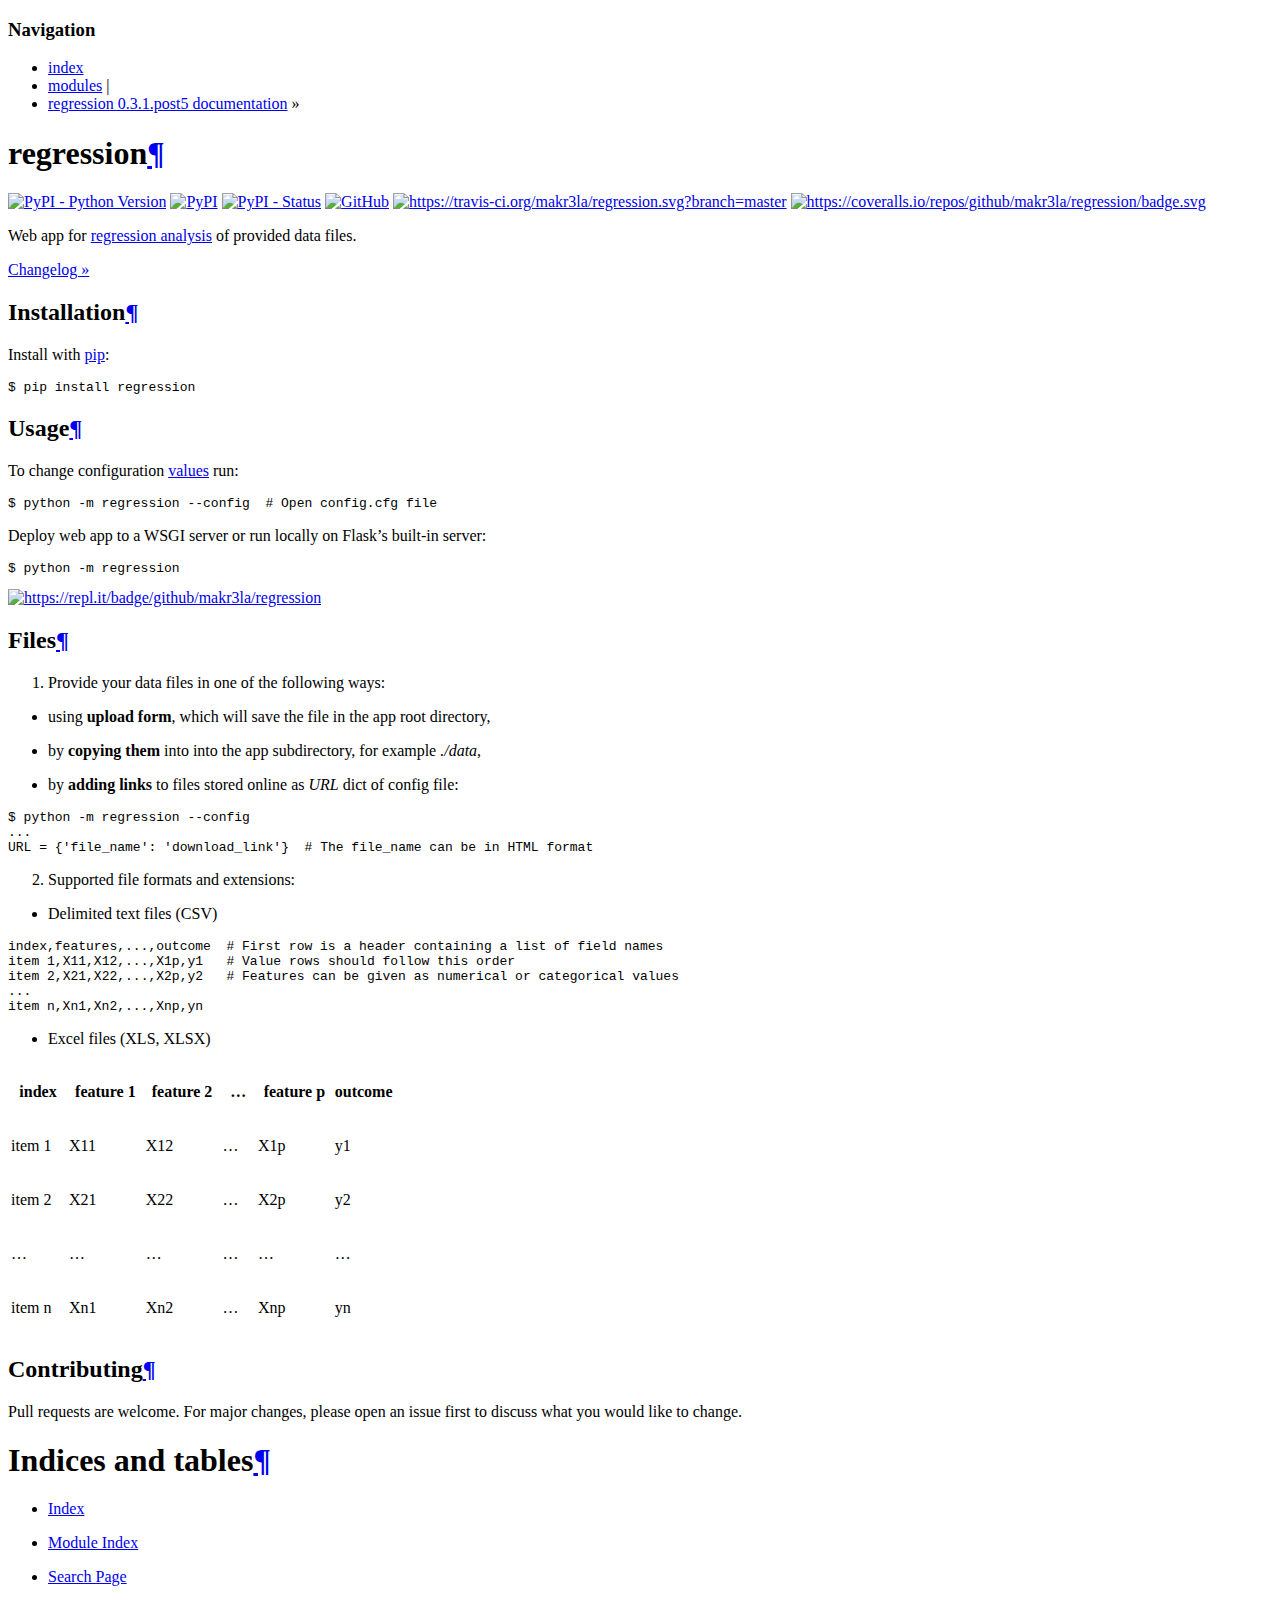
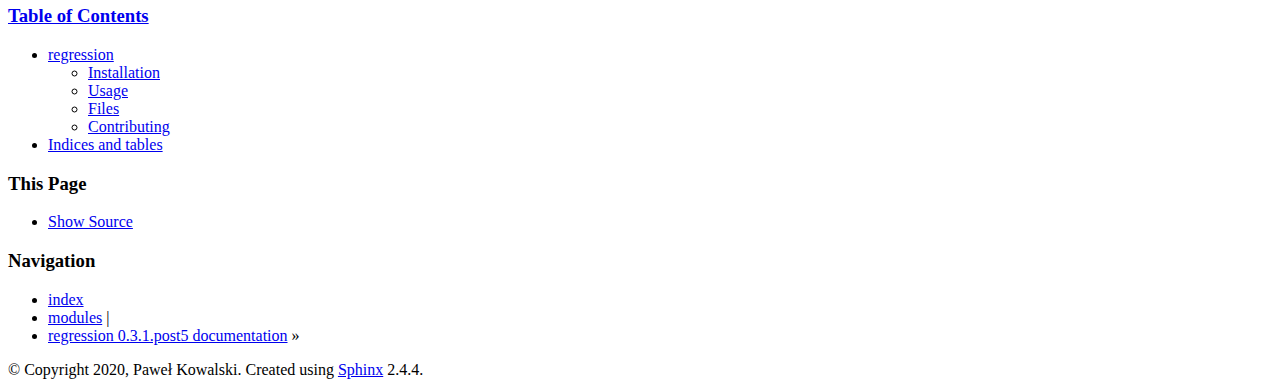
==== index.html @ ebc9d499 "Travis build 49 pushed to gh-pages" ====
<!DOCTYPE html>

<html xmlns="http://www.w3.org/1999/xhtml">
  <head>
    <meta charset="utf-8" />
    <title>regression &#8212; regression 0.3.1.post5 documentation</title>
    <link rel="stylesheet" href="_static/classic.css" type="text/css" />
    <link rel="stylesheet" href="_static/pygments.css" type="text/css" />
    
    <script id="documentation_options" data-url_root="./" src="_static/documentation_options.js"></script>
    <script src="_static/jquery.js"></script>
    <script src="_static/underscore.js"></script>
    <script src="_static/doctools.js"></script>
    <script src="_static/language_data.js"></script>
    
    <link rel="index" title="Index" href="genindex.html" />
    <link rel="search" title="Search" href="search.html" /> 
  </head><body>
    <div class="related" role="navigation" aria-label="related navigation">
      <h3>Navigation</h3>
      <ul>
        <li class="right" style="margin-right: 10px">
          <a href="genindex.html" title="General Index"
             accesskey="I">index</a></li>
        <li class="right" >
          <a href="py-modindex.html" title="Python Module Index"
             >modules</a> |</li>
        <li class="nav-item nav-item-0"><a href="#">regression 0.3.1.post5 documentation</a> &#187;</li> 
      </ul>
    </div>  

    <div class="document">
      <div class="documentwrapper">
        <div class="bodywrapper">
          <div class="body" role="main">
            
  <div class="section" id="regression">
<h1>regression<a class="headerlink" href="#regression" title="Permalink to this headline">¶</a></h1>
<a class="reference external image-reference" href="https://pypi.org/project/regression/"><img alt="PyPI - Python Version" src="https://img.shields.io/pypi/pyversions/regression" /></a>
<a class="reference external image-reference" href="https://pypi.org/project/regression/"><img alt="PyPI" src="https://img.shields.io/pypi/v/regression" /></a>
<a class="reference external image-reference" href="https://pypi.org/project/regression/"><img alt="PyPI - Status" src="https://img.shields.io/pypi/status/regression" /></a>
<a class="reference external image-reference" href="https://github.com/makr3la/regression/blob/master/LICENSE"><img alt="GitHub" src="https://img.shields.io/github/license/makr3la/regression" /></a>
<a class="reference external image-reference" href="https://travis-ci.org/makr3la/regression"><img alt="https://travis-ci.org/makr3la/regression.svg?branch=master" src="https://travis-ci.org/makr3la/regression.svg?branch=master" /></a>
<a class="reference external image-reference" href="https://coveralls.io/github/makr3la/regression"><img alt="https://coveralls.io/repos/github/makr3la/regression/badge.svg" src="https://coveralls.io/repos/github/makr3la/regression/badge.svg" /></a>
<p>Web app for
<a class="reference external" href="https://en.wikipedia.org/wiki/Regression_analysis">regression analysis</a>
of provided data files.</p>
<p><a class="reference external" href="https://github.com/makr3la/regression/releases">Changelog »</a></p>
<div class="section" id="installation">
<h2>Installation<a class="headerlink" href="#installation" title="Permalink to this headline">¶</a></h2>
<p>Install with <a class="reference external" href="https://pip.pypa.io/en/stable/">pip</a>:</p>
<div class="highlight-bash notranslate"><div class="highlight"><pre><span></span>$ pip install regression
</pre></div>
</div>
</div>
<div class="section" id="usage">
<h2>Usage<a class="headerlink" href="#usage" title="Permalink to this headline">¶</a></h2>
<p>To change configuration
<a class="reference external" href="https://flask.palletsprojects.com/en/1.1.x/config/#builtin-configuration-values">values</a>
run:</p>
<div class="highlight-bash notranslate"><div class="highlight"><pre><span></span>$ python -m regression --config  <span class="c1"># Open config.cfg file</span>
</pre></div>
</div>
<p>Deploy web app to a WSGI server or run locally on Flask’s built-in server:</p>
<div class="highlight-bash notranslate"><div class="highlight"><pre><span></span>$ python -m regression
</pre></div>
</div>
<a class="reference external image-reference" href="https://repl.it/github/makr3la/regression"><img alt="https://repl.it/badge/github/makr3la/regression" src="https://repl.it/badge/github/makr3la/regression" /></a>
</div>
<div class="section" id="files">
<h2>Files<a class="headerlink" href="#files" title="Permalink to this headline">¶</a></h2>
<ol class="arabic simple">
<li><p>Provide your data files in one of the following ways:</p></li>
</ol>
<ul class="simple">
<li><p>using <strong>upload form</strong>, which will save the file in the app root directory,</p></li>
<li><p>by <strong>copying them</strong> into into the app subdirectory, for example <em>./data</em>,</p></li>
<li><p>by <strong>adding links</strong> to files stored online as <cite>URL</cite> dict of config file:</p></li>
</ul>
<div class="highlight-bash notranslate"><div class="highlight"><pre><span></span>$ python -m regression --config
...
<span class="nv">URL</span> <span class="o">=</span> <span class="o">{</span><span class="s1">&#39;file_name&#39;</span>: <span class="s1">&#39;download_link&#39;</span><span class="o">}</span>  <span class="c1"># The file_name can be in HTML format</span>
</pre></div>
</div>
<ol class="arabic simple" start="2">
<li><p>Supported file formats and extensions:</p></li>
</ol>
<ul class="simple">
<li><p>Delimited text files (CSV)</p></li>
</ul>
<div class="highlight-bash notranslate"><div class="highlight"><pre><span></span>index,features,...,outcome  <span class="c1"># First row is a header containing a list of field names</span>
item <span class="m">1</span>,X11,X12,...,X1p,y1   <span class="c1"># Value rows should follow this order</span>
item <span class="m">2</span>,X21,X22,...,X2p,y2   <span class="c1"># Features can be given as numerical or categorical values</span>
...
item n,Xn1,Xn2,...,Xnp,yn
</pre></div>
</div>
<ul class="simple">
<li><p>Excel files (XLS, XLSX)</p></li>
</ul>
<table class="docutils align-default">
<colgroup>
<col style="width: 15%" />
<col style="width: 20%" />
<col style="width: 20%" />
<col style="width: 9%" />
<col style="width: 20%" />
<col style="width: 16%" />
</colgroup>
<thead>
<tr class="row-odd"><th class="head"><p>index</p></th>
<th class="head"><p>feature 1</p></th>
<th class="head"><p>feature 2</p></th>
<th class="head"><p>…</p></th>
<th class="head"><p>feature p</p></th>
<th class="head"><p>outcome</p></th>
</tr>
</thead>
<tbody>
<tr class="row-even"><td><p>item 1</p></td>
<td><p>X11</p></td>
<td><p>X12</p></td>
<td><p>…</p></td>
<td><p>X1p</p></td>
<td><p>y1</p></td>
</tr>
<tr class="row-odd"><td><p>item 2</p></td>
<td><p>X21</p></td>
<td><p>X22</p></td>
<td><p>…</p></td>
<td><p>X2p</p></td>
<td><p>y2</p></td>
</tr>
<tr class="row-even"><td><p>…</p></td>
<td><p>…</p></td>
<td><p>…</p></td>
<td><p>…</p></td>
<td><p>…</p></td>
<td><p>…</p></td>
</tr>
<tr class="row-odd"><td><p>item n</p></td>
<td><p>Xn1</p></td>
<td><p>Xn2</p></td>
<td><p>…</p></td>
<td><p>Xnp</p></td>
<td><p>yn</p></td>
</tr>
</tbody>
</table>
</div>
<div class="section" id="contributing">
<h2>Contributing<a class="headerlink" href="#contributing" title="Permalink to this headline">¶</a></h2>
<p>Pull requests are welcome. For major changes, please open an issue first to
discuss what you would like to change.</p>
</div>
</div>
<div class="section" id="indices-and-tables">
<h1>Indices and tables<a class="headerlink" href="#indices-and-tables" title="Permalink to this headline">¶</a></h1>
<ul class="simple">
<li><p><a class="reference internal" href="genindex.html"><span class="std std-ref">Index</span></a></p></li>
<li><p><a class="reference internal" href="py-modindex.html"><span class="std std-ref">Module Index</span></a></p></li>
<li><p><a class="reference internal" href="search.html"><span class="std std-ref">Search Page</span></a></p></li>
</ul>
</div>


          </div>
        </div>
      </div>
      <div class="sphinxsidebar" role="navigation" aria-label="main navigation">
        <div class="sphinxsidebarwrapper">
  <h3><a href="#">Table of Contents</a></h3>
  <ul>
<li><a class="reference internal" href="#">regression</a><ul>
<li><a class="reference internal" href="#installation">Installation</a></li>
<li><a class="reference internal" href="#usage">Usage</a></li>
<li><a class="reference internal" href="#files">Files</a></li>
<li><a class="reference internal" href="#contributing">Contributing</a></li>
</ul>
</li>
<li><a class="reference internal" href="#indices-and-tables">Indices and tables</a></li>
</ul>

  <div role="note" aria-label="source link">
    <h3>This Page</h3>
    <ul class="this-page-menu">
      <li><a href="_sources/index.rst.txt"
            rel="nofollow">Show Source</a></li>
    </ul>
   </div>
<div id="searchbox" style="display: none" role="search">
  <h3 id="searchlabel">Quick search</h3>
    <div class="searchformwrapper">
    <form class="search" action="search.html" method="get">
      <input type="text" name="q" aria-labelledby="searchlabel" />
      <input type="submit" value="Go" />
    </form>
    </div>
</div>
<script>$('#searchbox').show(0);</script>
        </div>
      </div>
      <div class="clearer"></div>
    </div>
    <div class="related" role="navigation" aria-label="related navigation">
      <h3>Navigation</h3>
      <ul>
        <li class="right" style="margin-right: 10px">
          <a href="genindex.html" title="General Index"
             >index</a></li>
        <li class="right" >
          <a href="py-modindex.html" title="Python Module Index"
             >modules</a> |</li>
        <li class="nav-item nav-item-0"><a href="#">regression 0.3.1.post5 documentation</a> &#187;</li> 
      </ul>
    </div>
    <div class="footer" role="contentinfo">
        &#169; Copyright 2020, Paweł Kowalski.
      Created using <a href="http://sphinx-doc.org/">Sphinx</a> 2.4.4.
    </div>
  </body>
</html>
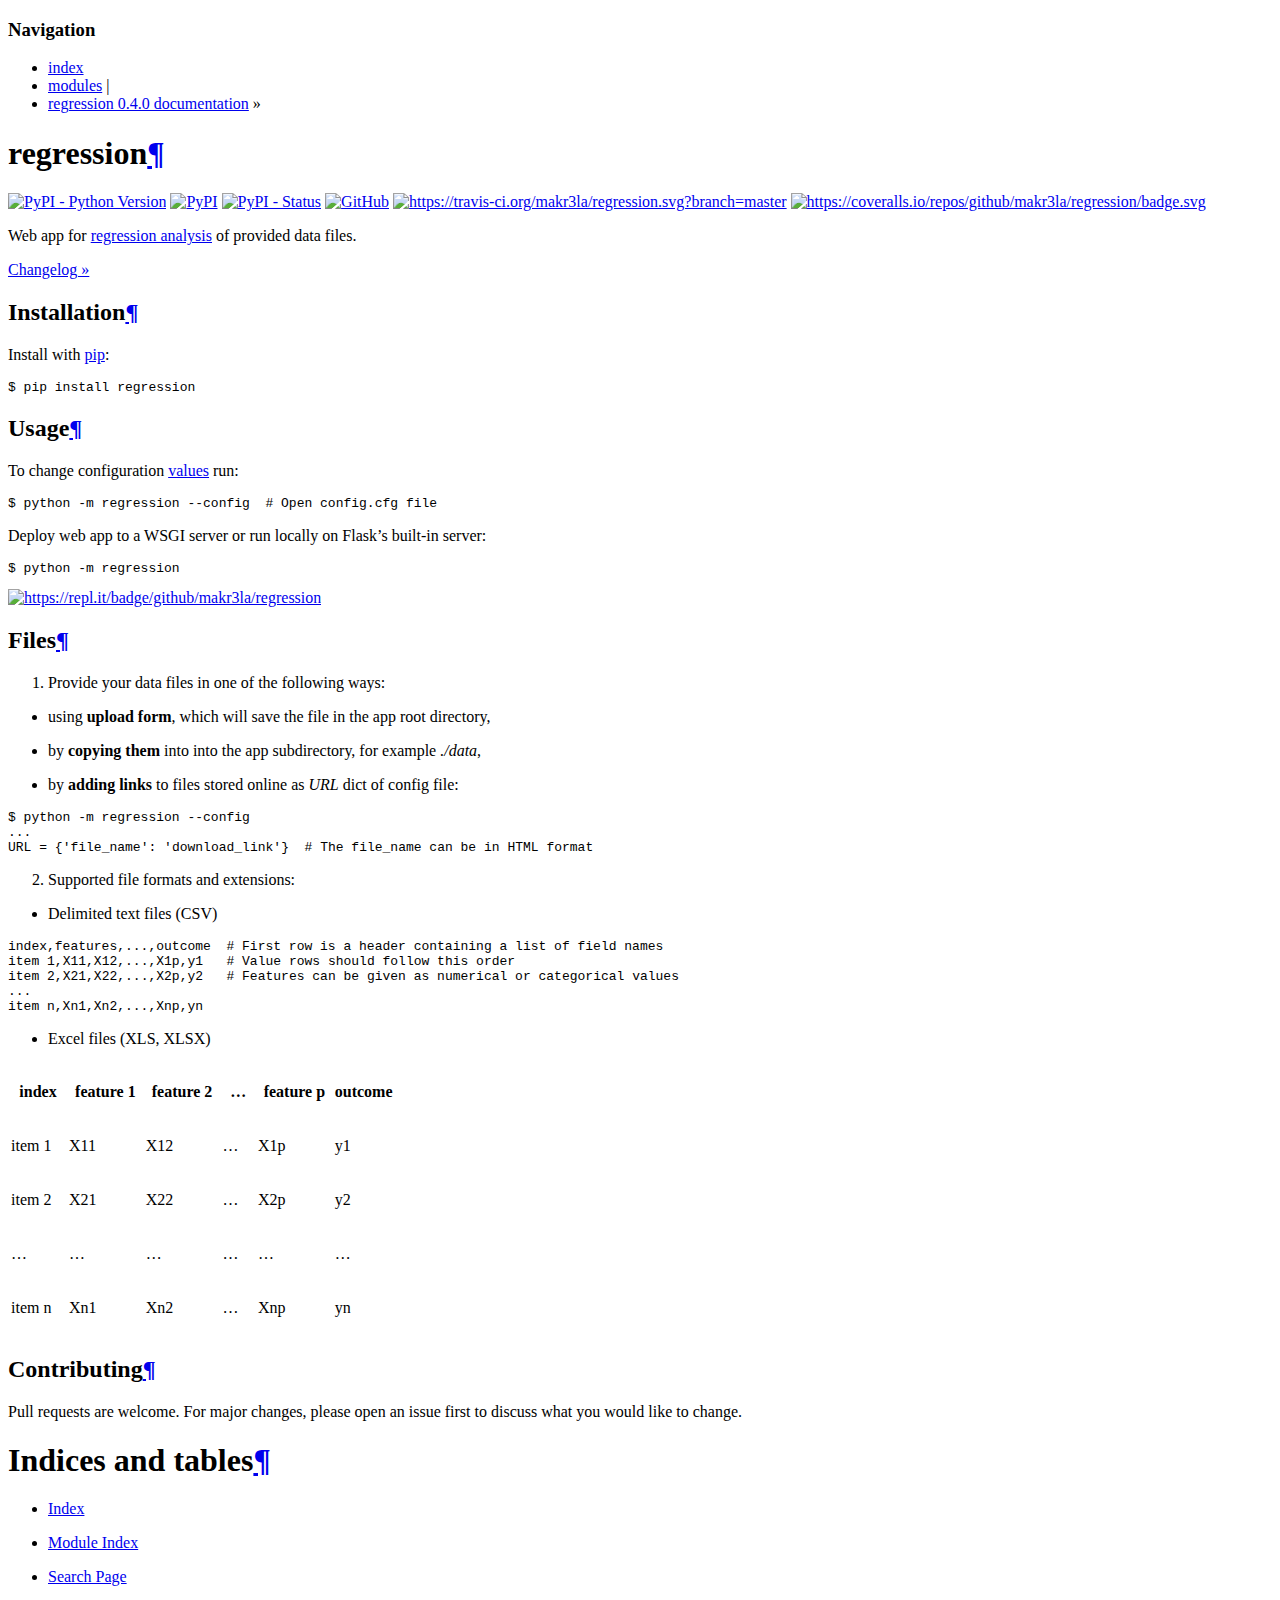
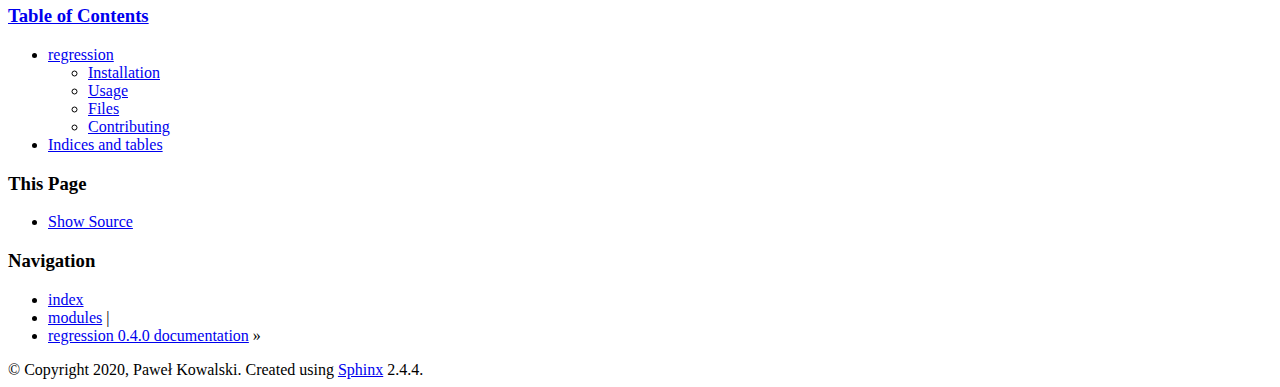
==== commit 44f4625e: "Travis build 58 pushed to gh-pages" ====
--- a/index.html
+++ b/index.html
@@ -4,7 +4,7 @@
 <html xmlns="http://www.w3.org/1999/xhtml">
   <head>
     <meta charset="utf-8" />
-    <title>regression &#8212; regression 0.3.1.post5 documentation</title>
+    <title>regression &#8212; regression 0.4.0 documentation</title>
     <link rel="stylesheet" href="_static/classic.css" type="text/css" />
     <link rel="stylesheet" href="_static/pygments.css" type="text/css" />
     
@@ -26,7 +26,7 @@
         <li class="right" >
           <a href="py-modindex.html" title="Python Module Index"
              >modules</a> |</li>
-        <li class="nav-item nav-item-0"><a href="#">regression 0.3.1.post5 documentation</a> &#187;</li> 
+        <li class="nav-item nav-item-0"><a href="#">regression 0.4.0 documentation</a> &#187;</li> 
       </ul>
     </div>  
 
@@ -212,7 +212,7 @@
         <li class="right" >
           <a href="py-modindex.html" title="Python Module Index"
              >modules</a> |</li>
-        <li class="nav-item nav-item-0"><a href="#">regression 0.3.1.post5 documentation</a> &#187;</li> 
+        <li class="nav-item nav-item-0"><a href="#">regression 0.4.0 documentation</a> &#187;</li> 
       </ul>
     </div>
     <div class="footer" role="contentinfo">
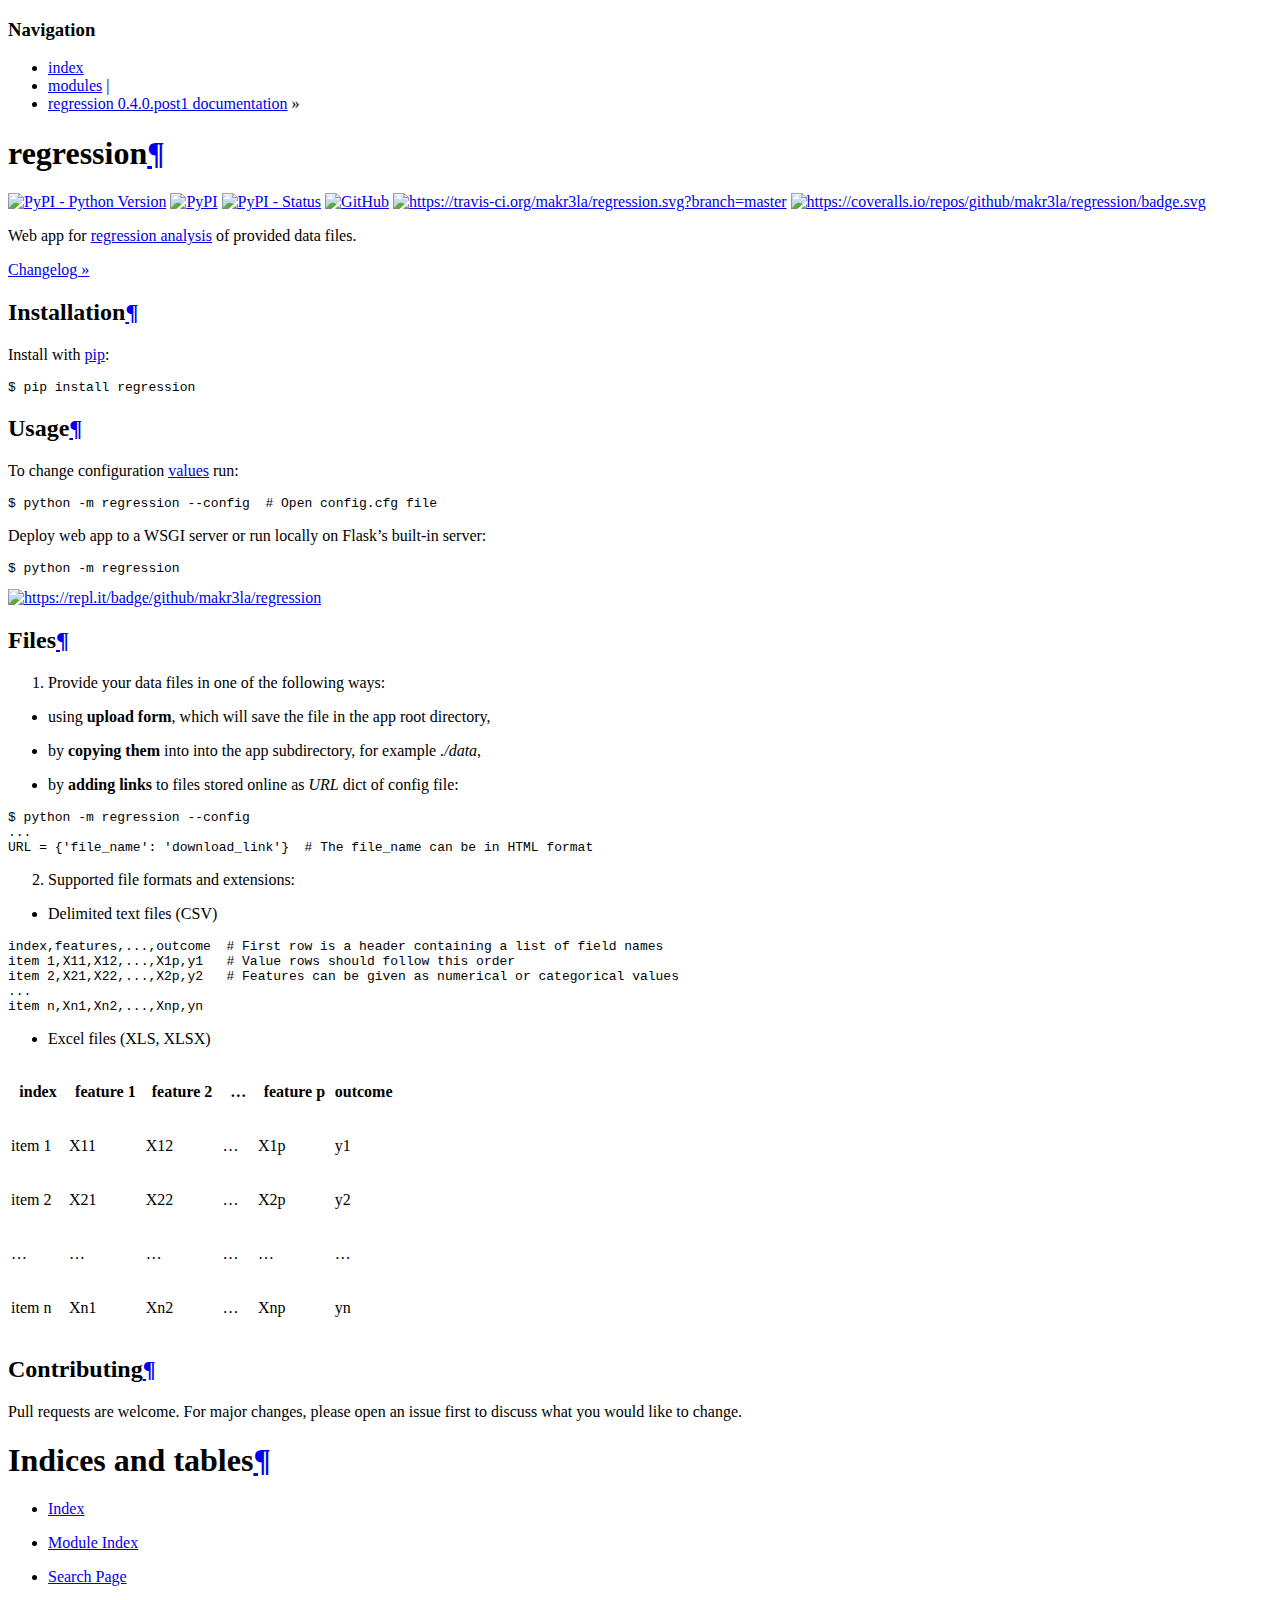
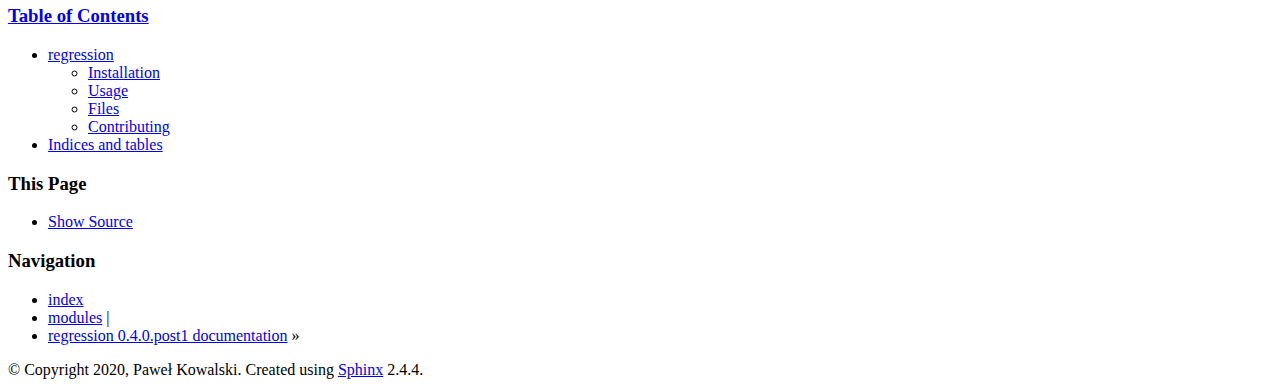
==== commit 7606de2b: "Travis build 59 pushed to gh-pages" ====
--- a/index.html
+++ b/index.html
@@ -4,7 +4,7 @@
 <html xmlns="http://www.w3.org/1999/xhtml">
   <head>
     <meta charset="utf-8" />
-    <title>regression &#8212; regression 0.4.0 documentation</title>
+    <title>regression &#8212; regression 0.4.0.post1 documentation</title>
     <link rel="stylesheet" href="_static/classic.css" type="text/css" />
     <link rel="stylesheet" href="_static/pygments.css" type="text/css" />
     
@@ -26,7 +26,7 @@
         <li class="right" >
           <a href="py-modindex.html" title="Python Module Index"
              >modules</a> |</li>
-        <li class="nav-item nav-item-0"><a href="#">regression 0.4.0 documentation</a> &#187;</li> 
+        <li class="nav-item nav-item-0"><a href="#">regression 0.4.0.post1 documentation</a> &#187;</li> 
       </ul>
     </div>  
 
@@ -212,7 +212,7 @@
         <li class="right" >
           <a href="py-modindex.html" title="Python Module Index"
              >modules</a> |</li>
-        <li class="nav-item nav-item-0"><a href="#">regression 0.4.0 documentation</a> &#187;</li> 
+        <li class="nav-item nav-item-0"><a href="#">regression 0.4.0.post1 documentation</a> &#187;</li> 
       </ul>
     </div>
     <div class="footer" role="contentinfo">
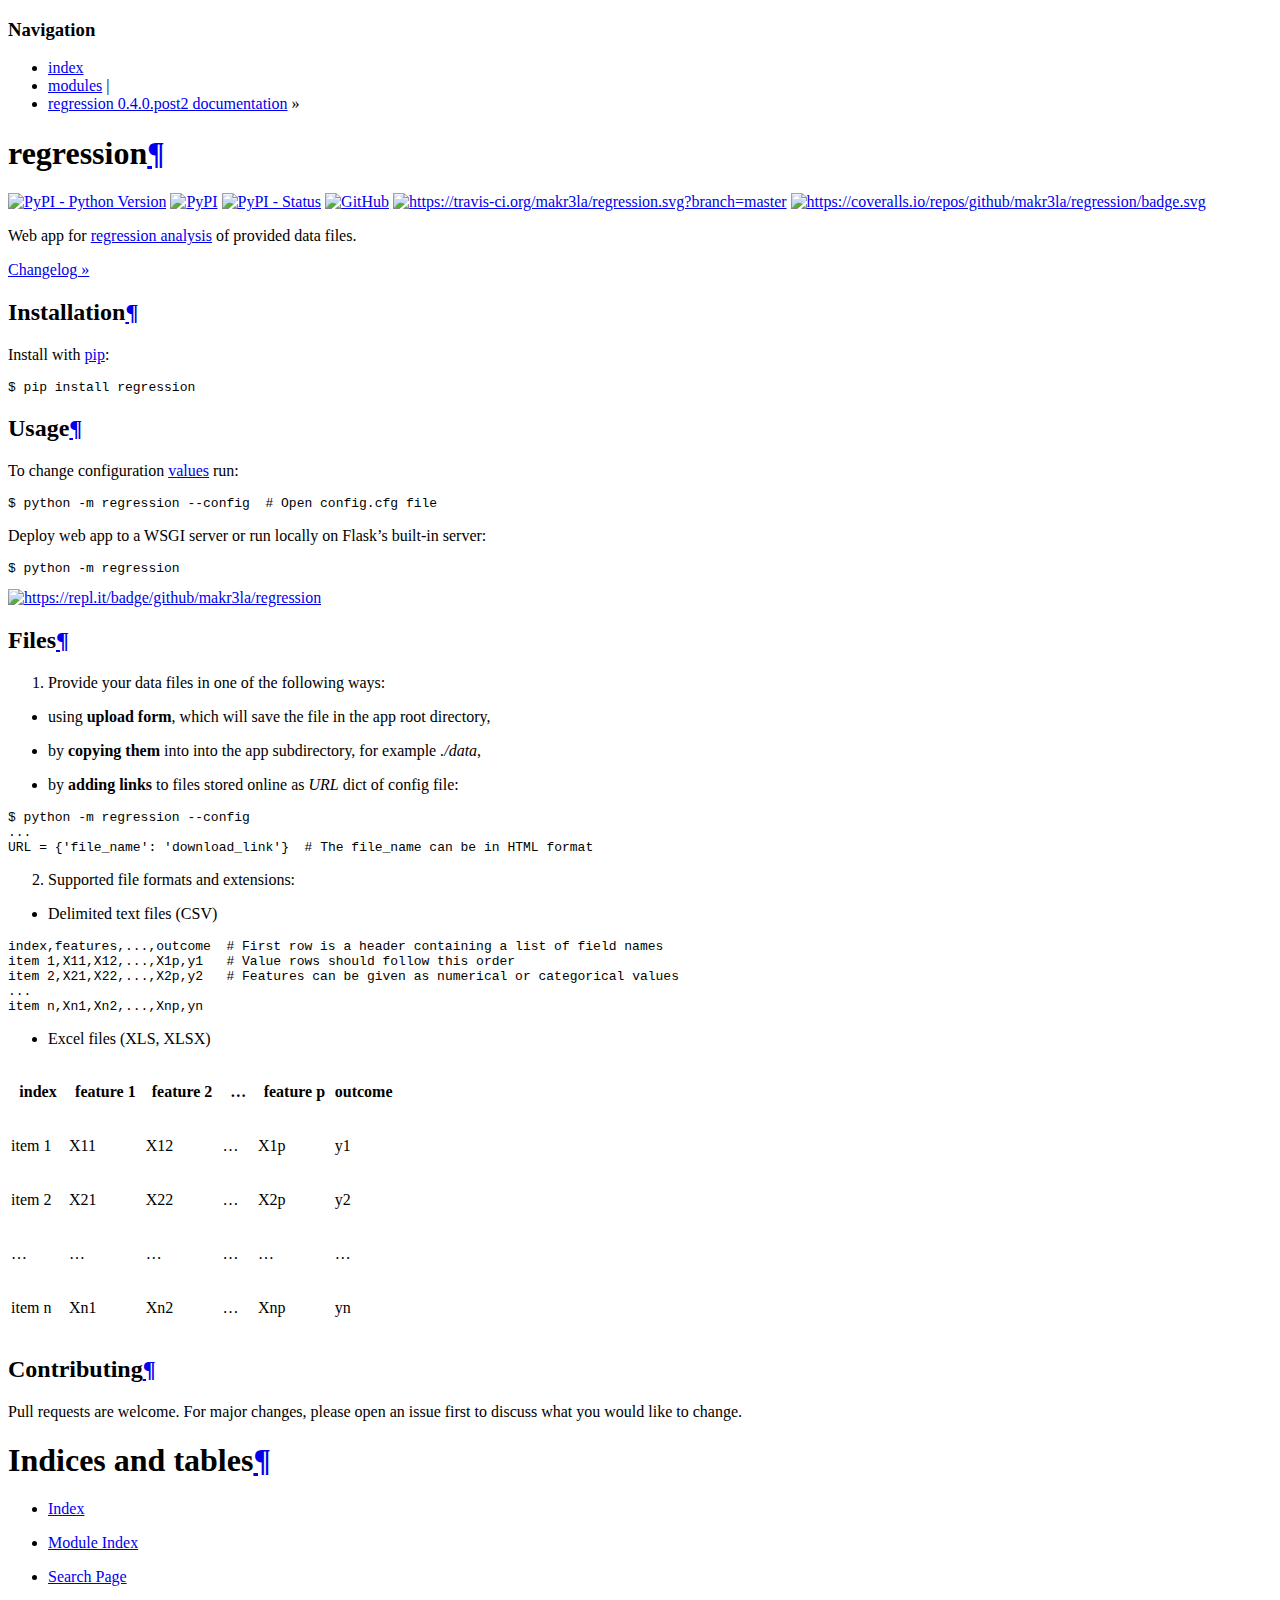
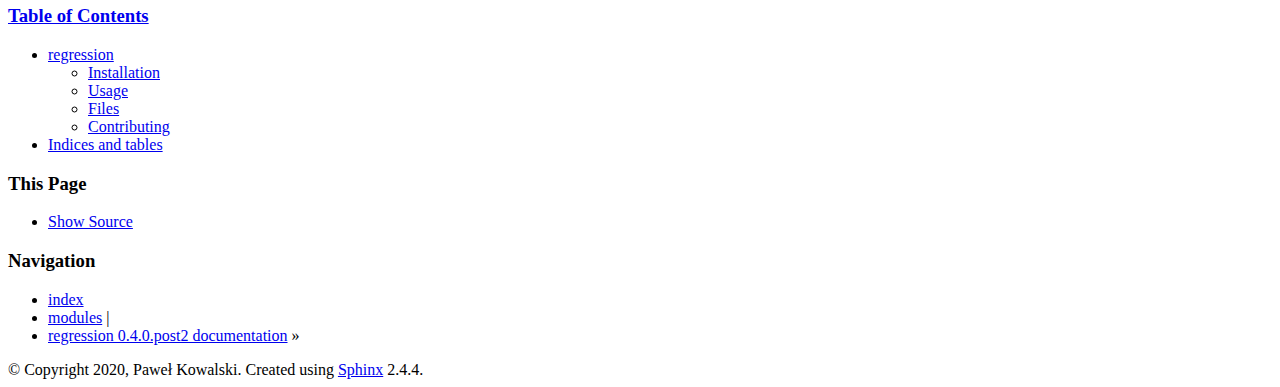
==== commit d4042c6f: "Travis build 60 pushed to gh-pages" ====
--- a/index.html
+++ b/index.html
@@ -4,7 +4,7 @@
 <html xmlns="http://www.w3.org/1999/xhtml">
   <head>
     <meta charset="utf-8" />
-    <title>regression &#8212; regression 0.4.0.post1 documentation</title>
+    <title>regression &#8212; regression 0.4.0.post2 documentation</title>
     <link rel="stylesheet" href="_static/classic.css" type="text/css" />
     <link rel="stylesheet" href="_static/pygments.css" type="text/css" />
     
@@ -26,7 +26,7 @@
         <li class="right" >
           <a href="py-modindex.html" title="Python Module Index"
              >modules</a> |</li>
-        <li class="nav-item nav-item-0"><a href="#">regression 0.4.0.post1 documentation</a> &#187;</li> 
+        <li class="nav-item nav-item-0"><a href="#">regression 0.4.0.post2 documentation</a> &#187;</li> 
       </ul>
     </div>  
 
@@ -212,7 +212,7 @@
         <li class="right" >
           <a href="py-modindex.html" title="Python Module Index"
              >modules</a> |</li>
-        <li class="nav-item nav-item-0"><a href="#">regression 0.4.0.post1 documentation</a> &#187;</li> 
+        <li class="nav-item nav-item-0"><a href="#">regression 0.4.0.post2 documentation</a> &#187;</li> 
       </ul>
     </div>
     <div class="footer" role="contentinfo">
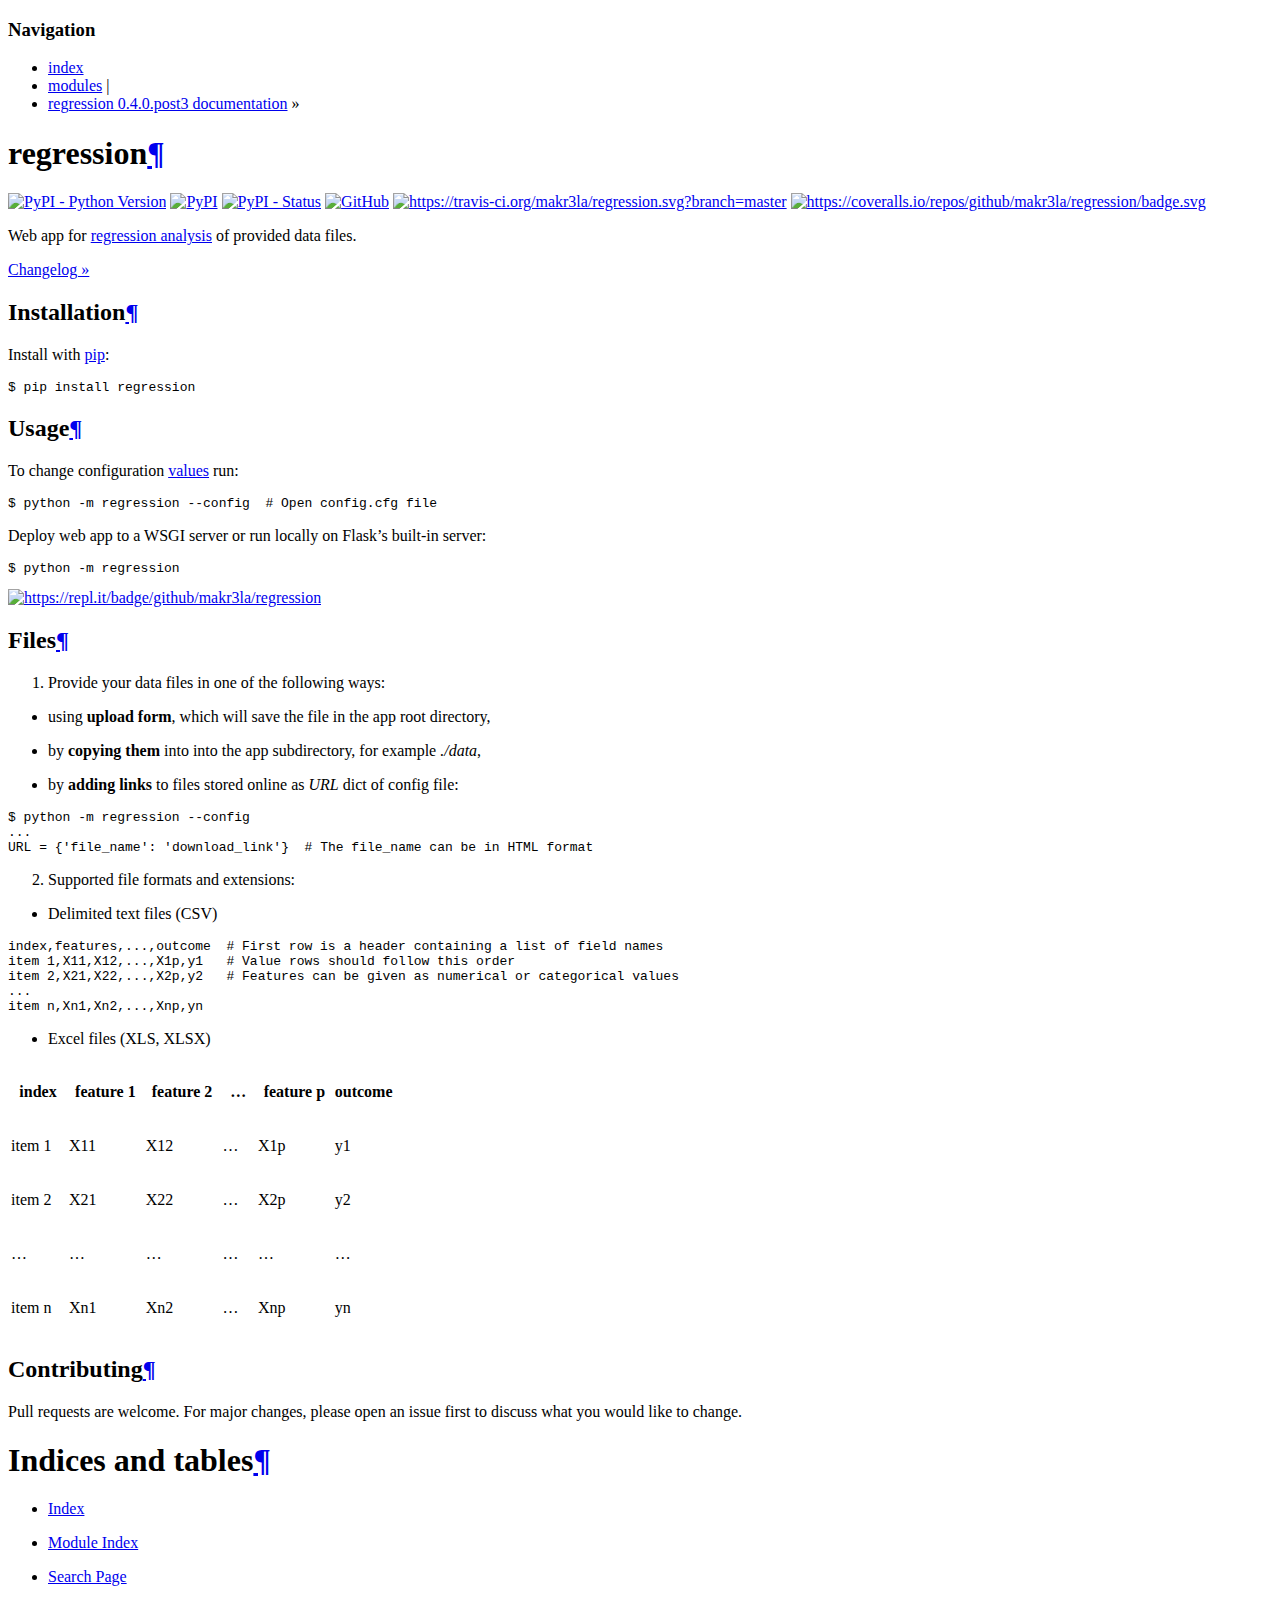
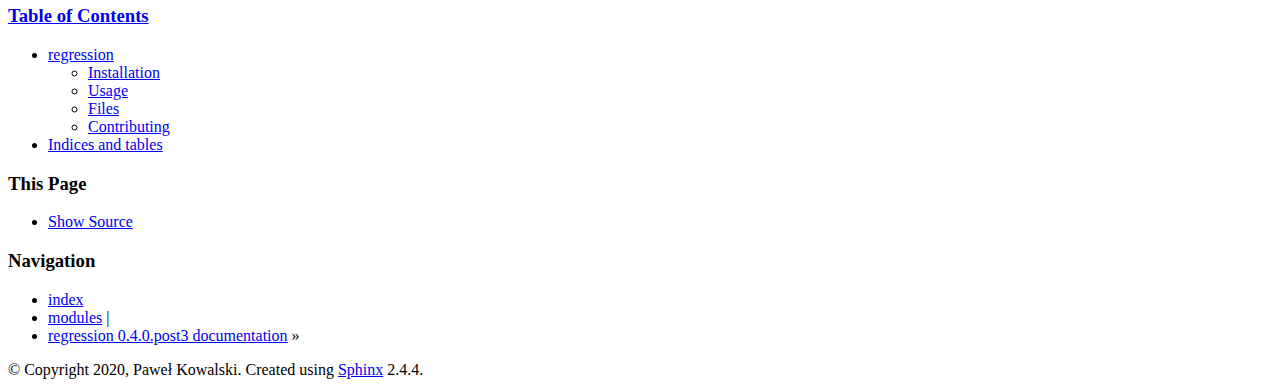
==== commit e4d170bd: "Travis build 62 pushed to gh-pages" ====
--- a/index.html
+++ b/index.html
@@ -4,7 +4,7 @@
 <html xmlns="http://www.w3.org/1999/xhtml">
   <head>
     <meta charset="utf-8" />
-    <title>regression &#8212; regression 0.4.0.post2 documentation</title>
+    <title>regression &#8212; regression 0.4.0.post3 documentation</title>
     <link rel="stylesheet" href="_static/classic.css" type="text/css" />
     <link rel="stylesheet" href="_static/pygments.css" type="text/css" />
     
@@ -26,7 +26,7 @@
         <li class="right" >
           <a href="py-modindex.html" title="Python Module Index"
              >modules</a> |</li>
-        <li class="nav-item nav-item-0"><a href="#">regression 0.4.0.post2 documentation</a> &#187;</li> 
+        <li class="nav-item nav-item-0"><a href="#">regression 0.4.0.post3 documentation</a> &#187;</li> 
       </ul>
     </div>  
 
@@ -212,7 +212,7 @@
         <li class="right" >
           <a href="py-modindex.html" title="Python Module Index"
              >modules</a> |</li>
-        <li class="nav-item nav-item-0"><a href="#">regression 0.4.0.post2 documentation</a> &#187;</li> 
+        <li class="nav-item nav-item-0"><a href="#">regression 0.4.0.post3 documentation</a> &#187;</li> 
       </ul>
     </div>
     <div class="footer" role="contentinfo">
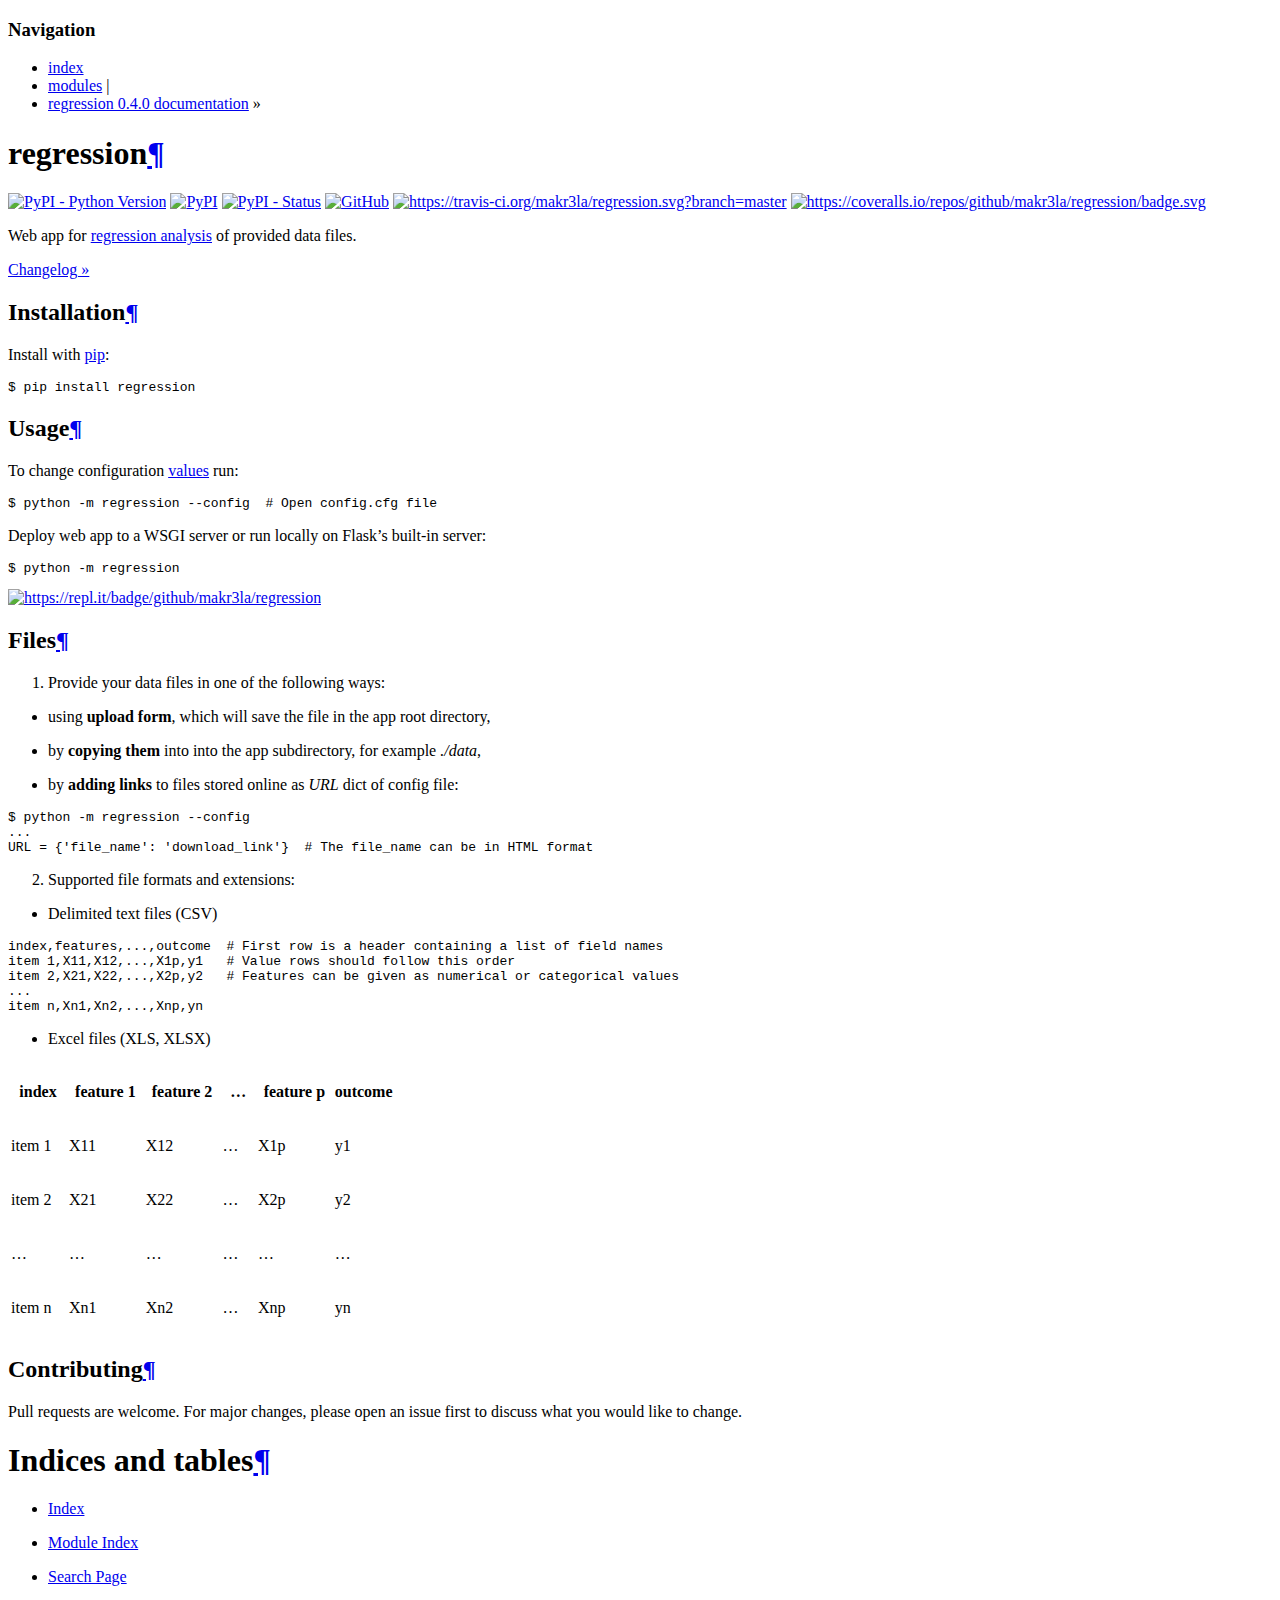
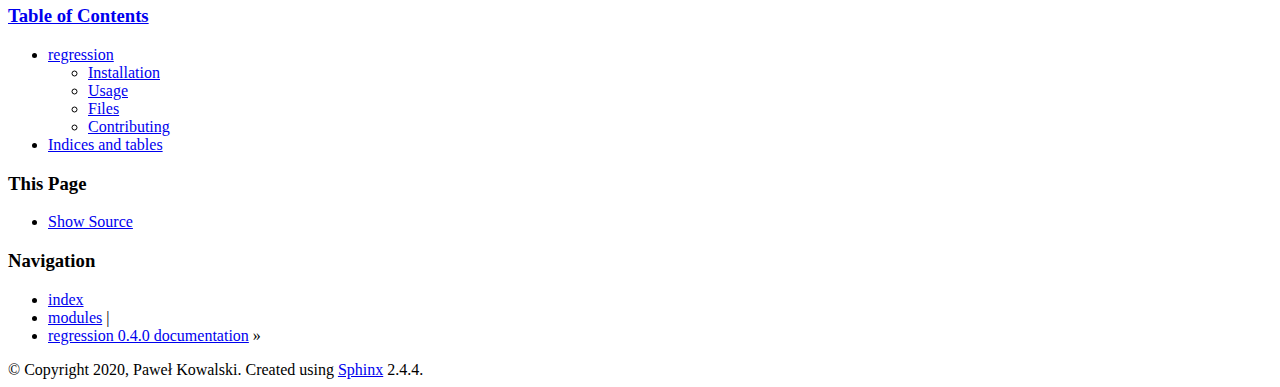
==== commit b3db0d28: "Travis build 65 pushed to gh-pages" ====
--- a/index.html
+++ b/index.html
@@ -4,7 +4,7 @@
 <html xmlns="http://www.w3.org/1999/xhtml">
   <head>
     <meta charset="utf-8" />
-    <title>regression &#8212; regression 0.4.0.post3 documentation</title>
+    <title>regression &#8212; regression 0.4.0 documentation</title>
     <link rel="stylesheet" href="_static/classic.css" type="text/css" />
     <link rel="stylesheet" href="_static/pygments.css" type="text/css" />
     
@@ -26,7 +26,7 @@
         <li class="right" >
           <a href="py-modindex.html" title="Python Module Index"
              >modules</a> |</li>
-        <li class="nav-item nav-item-0"><a href="#">regression 0.4.0.post3 documentation</a> &#187;</li> 
+        <li class="nav-item nav-item-0"><a href="#">regression 0.4.0 documentation</a> &#187;</li> 
       </ul>
     </div>  
 
@@ -212,7 +212,7 @@
         <li class="right" >
           <a href="py-modindex.html" title="Python Module Index"
              >modules</a> |</li>
-        <li class="nav-item nav-item-0"><a href="#">regression 0.4.0.post3 documentation</a> &#187;</li> 
+        <li class="nav-item nav-item-0"><a href="#">regression 0.4.0 documentation</a> &#187;</li> 
       </ul>
     </div>
     <div class="footer" role="contentinfo">
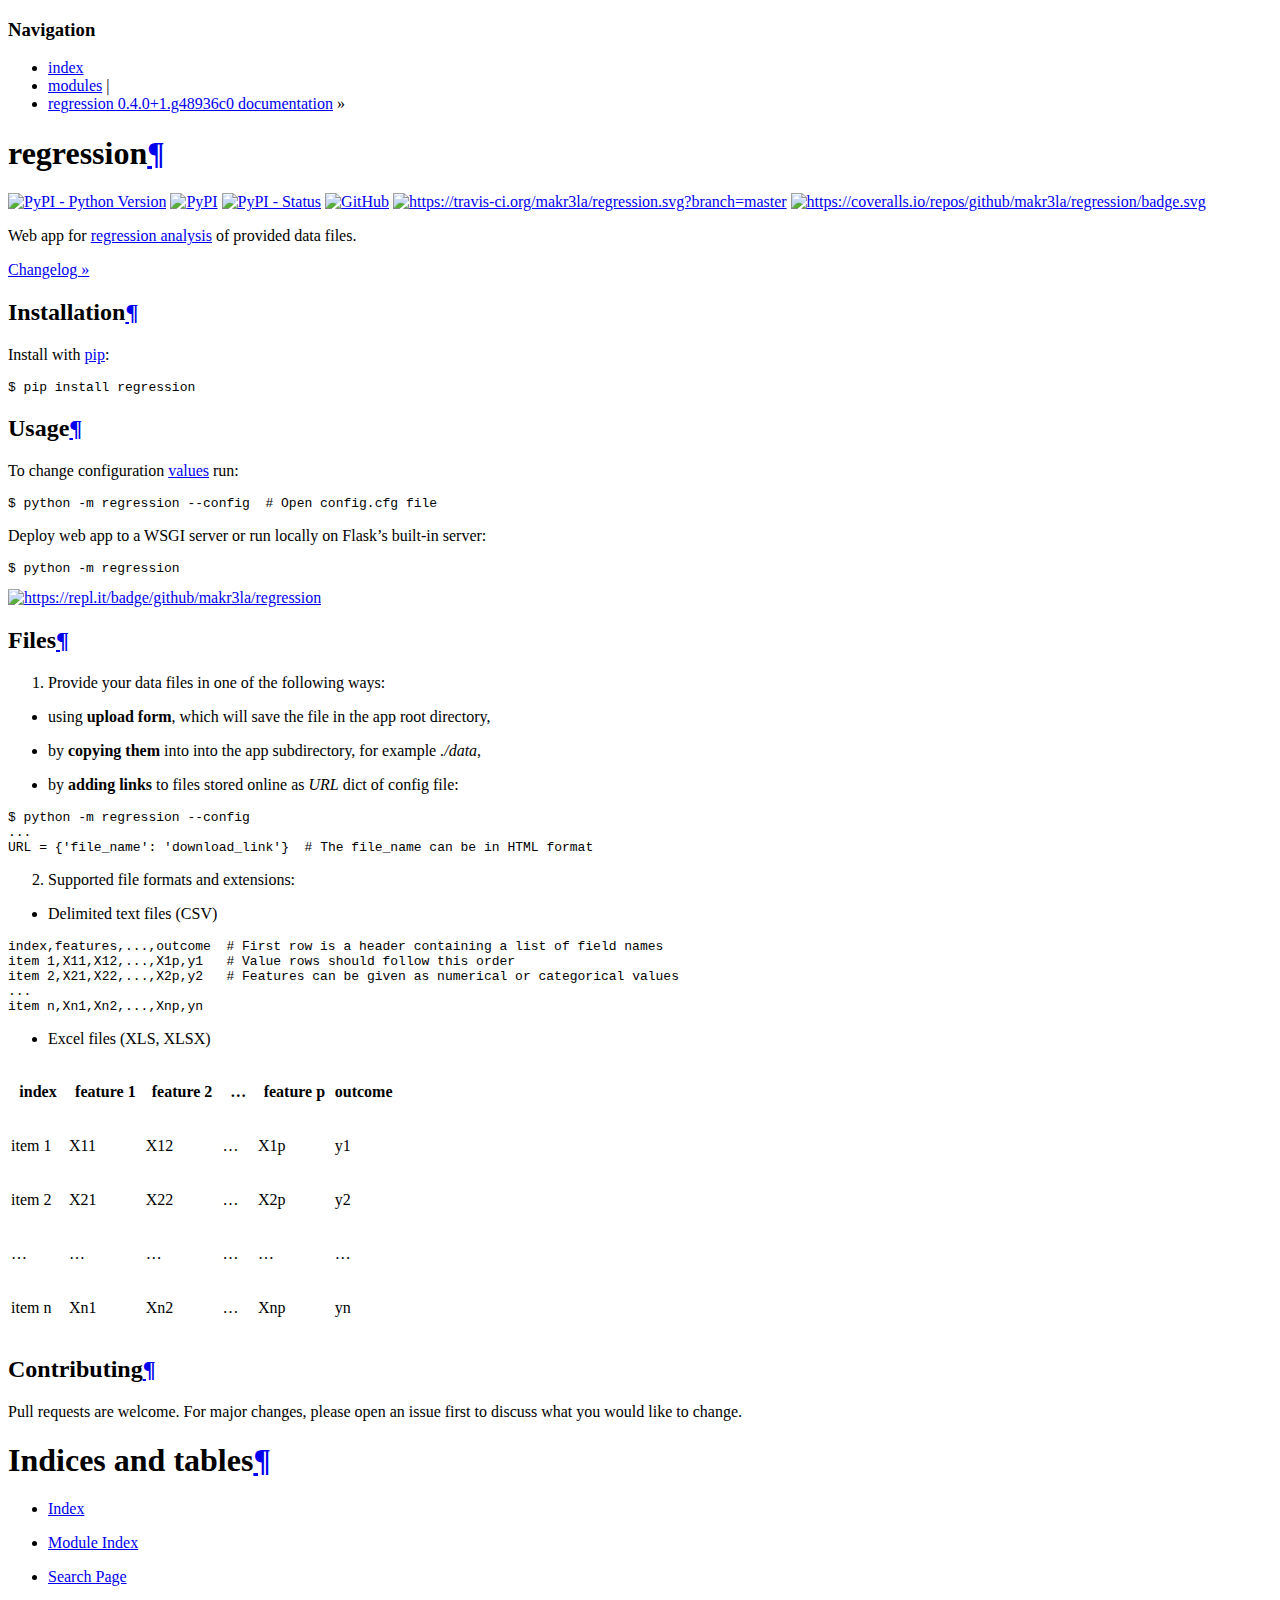
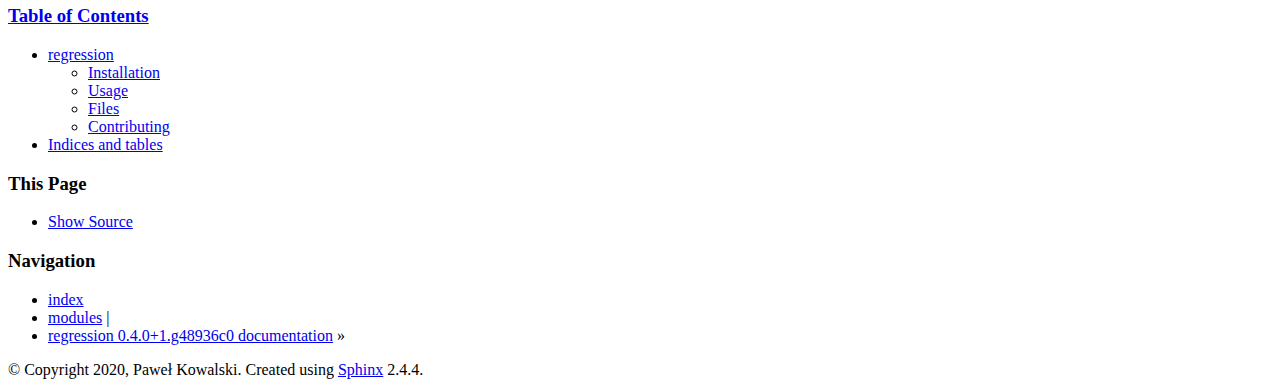
==== commit be8adfcf: "Travis build 68 pushed to gh-pages" ====
--- a/index.html
+++ b/index.html
@@ -4,7 +4,7 @@
 <html xmlns="http://www.w3.org/1999/xhtml">
   <head>
     <meta charset="utf-8" />
-    <title>regression &#8212; regression 0.4.0 documentation</title>
+    <title>regression &#8212; regression 0.4.0+1.g48936c0 documentation</title>
     <link rel="stylesheet" href="_static/classic.css" type="text/css" />
     <link rel="stylesheet" href="_static/pygments.css" type="text/css" />
     
@@ -26,7 +26,7 @@
         <li class="right" >
           <a href="py-modindex.html" title="Python Module Index"
              >modules</a> |</li>
-        <li class="nav-item nav-item-0"><a href="#">regression 0.4.0 documentation</a> &#187;</li> 
+        <li class="nav-item nav-item-0"><a href="#">regression 0.4.0+1.g48936c0 documentation</a> &#187;</li> 
       </ul>
     </div>  
 
@@ -212,7 +212,7 @@
         <li class="right" >
           <a href="py-modindex.html" title="Python Module Index"
              >modules</a> |</li>
-        <li class="nav-item nav-item-0"><a href="#">regression 0.4.0 documentation</a> &#187;</li> 
+        <li class="nav-item nav-item-0"><a href="#">regression 0.4.0+1.g48936c0 documentation</a> &#187;</li> 
       </ul>
     </div>
     <div class="footer" role="contentinfo">
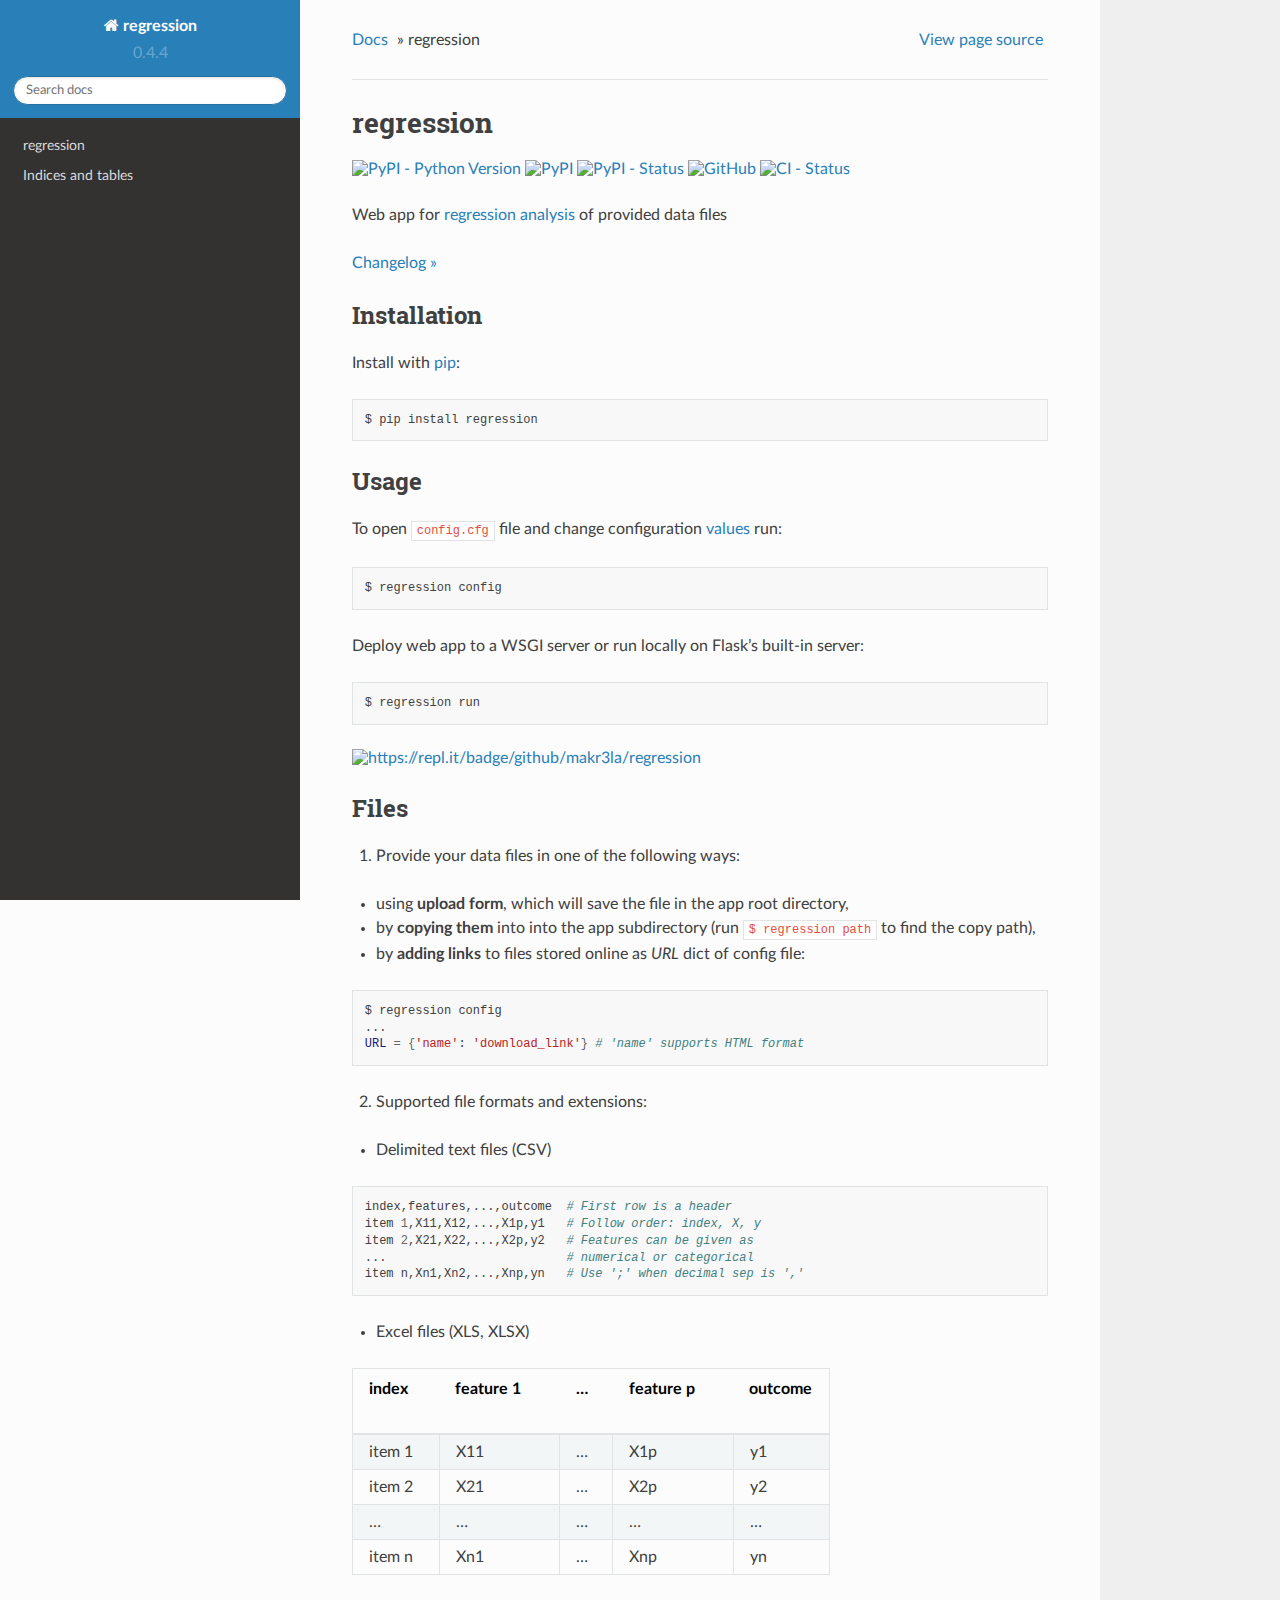
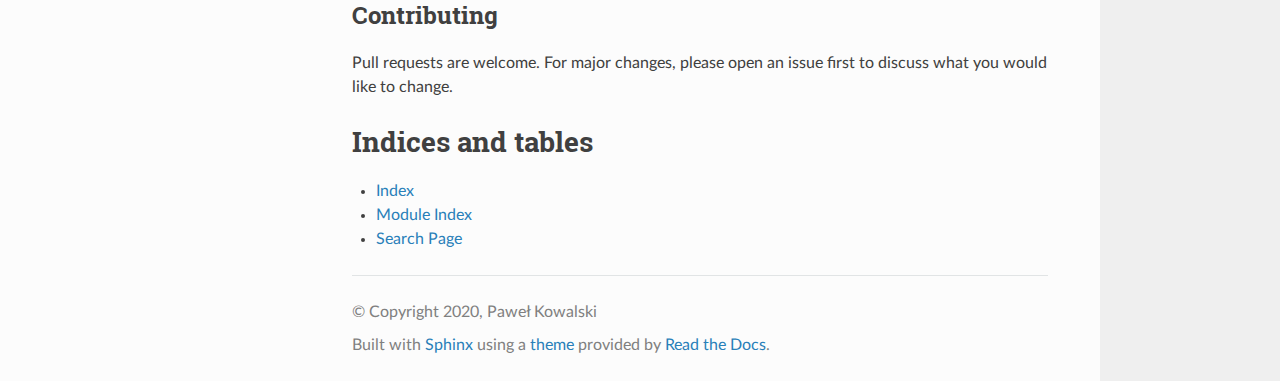
==== commit 536fb993: "Update documentation" ====
--- a/index.html
+++ b/index.html
@@ -1,39 +1,160 @@
+
 
 <!DOCTYPE html>
-
-<html xmlns="http://www.w3.org/1999/xhtml">
-  <head>
-    <meta charset="utf-8" />
-    <title>regression &#8212; regression 0.4.0+1.g48936c0 documentation</title>
-    <link rel="stylesheet" href="_static/classic.css" type="text/css" />
-    <link rel="stylesheet" href="_static/pygments.css" type="text/css" />
-    
-    <script id="documentation_options" data-url_root="./" src="_static/documentation_options.js"></script>
-    <script src="_static/jquery.js"></script>
-    <script src="_static/underscore.js"></script>
-    <script src="_static/doctools.js"></script>
-    <script src="_static/language_data.js"></script>
-    
+<!--[if IE 8]><html class="no-js lt-ie9" lang="en" > <![endif]-->
+<!--[if gt IE 8]><!--> <html class="no-js" lang="en" > <!--<![endif]-->
+<head>
+  <meta charset="utf-8">
+  
+  <meta name="viewport" content="width=device-width, initial-scale=1.0">
+  
+  <title>regression &mdash; regression 0.4.4 documentation</title>
+  
+
+  
+  
+  
+  
+
+  
+  <script type="text/javascript" src="_static/js/modernizr.min.js"></script>
+  
+    
+      <script type="text/javascript" id="documentation_options" data-url_root="./" src="_static/documentation_options.js"></script>
+        <script src="_static/jquery.js"></script>
+        <script src="_static/underscore.js"></script>
+        <script src="_static/doctools.js"></script>
+        <script src="_static/language_data.js"></script>
+    
+    <script type="text/javascript" src="_static/js/theme.js"></script>
+
+    
+
+  
+  <link rel="stylesheet" href="_static/css/theme.css" type="text/css" />
+  <link rel="stylesheet" href="_static/pygments.css" type="text/css" />
     <link rel="index" title="Index" href="genindex.html" />
     <link rel="search" title="Search" href="search.html" /> 
-  </head><body>
-    <div class="related" role="navigation" aria-label="related navigation">
-      <h3>Navigation</h3>
-      <ul>
-        <li class="right" style="margin-right: 10px">
-          <a href="genindex.html" title="General Index"
-             accesskey="I">index</a></li>
-        <li class="right" >
-          <a href="py-modindex.html" title="Python Module Index"
-             >modules</a> |</li>
-        <li class="nav-item nav-item-0"><a href="#">regression 0.4.0+1.g48936c0 documentation</a> &#187;</li> 
-      </ul>
-    </div>  
-
-    <div class="document">
-      <div class="documentwrapper">
-        <div class="bodywrapper">
-          <div class="body" role="main">
+</head>
+
+<body class="wy-body-for-nav">
+
+   
+  <div class="wy-grid-for-nav">
+    
+    <nav data-toggle="wy-nav-shift" class="wy-nav-side">
+      <div class="wy-side-scroll">
+        <div class="wy-side-nav-search" >
+          
+
+          
+            <a href="#" class="icon icon-home"> regression
+          
+
+          
+          </a>
+
+          
+            
+            
+              <div class="version">
+                0.4.4
+              </div>
+            
+          
+
+          
+<div role="search">
+  <form id="rtd-search-form" class="wy-form" action="search.html" method="get">
+    <input type="text" name="q" placeholder="Search docs" />
+    <input type="hidden" name="check_keywords" value="yes" />
+    <input type="hidden" name="area" value="default" />
+  </form>
+</div>
+
+          
+        </div>
+
+        <div class="wy-menu wy-menu-vertical" data-spy="affix" role="navigation" aria-label="main navigation">
+          
+            
+            
+              
+            
+            
+              <!-- Local TOC -->
+              <div class="local-toc"><ul>
+<li><a class="reference internal" href="#">regression</a><ul>
+<li><a class="reference internal" href="#installation">Installation</a></li>
+<li><a class="reference internal" href="#usage">Usage</a></li>
+<li><a class="reference internal" href="#files">Files</a></li>
+<li><a class="reference internal" href="#contributing">Contributing</a></li>
+</ul>
+</li>
+<li><a class="reference internal" href="#indices-and-tables">Indices and tables</a></li>
+</ul>
+</div>
+            
+          
+        </div>
+      </div>
+    </nav>
+
+    <section data-toggle="wy-nav-shift" class="wy-nav-content-wrap">
+
+      
+      <nav class="wy-nav-top" aria-label="top navigation">
+        
+          <i data-toggle="wy-nav-top" class="fa fa-bars"></i>
+          <a href="#">regression</a>
+        
+      </nav>
+
+
+      <div class="wy-nav-content">
+        
+        <div class="rst-content">
+        
+          
+
+
+
+
+
+
+
+
+
+
+
+
+
+
+
+<div role="navigation" aria-label="breadcrumbs navigation">
+
+  <ul class="wy-breadcrumbs">
+    
+      <li><a href="#">Docs</a> &raquo;</li>
+        
+      <li>regression</li>
+    
+    
+      <li class="wy-breadcrumbs-aside">
+        
+            
+            <a href="_sources/index.rst.txt" rel="nofollow"> View page source</a>
+          
+        
+      </li>
+    
+  </ul>
+
+  
+  <hr/>
+</div>
+          <div role="main" class="document" itemscope="itemscope" itemtype="http://schema.org/Article">
+           <div itemprop="articleBody">
             
   <div class="section" id="regression">
 <h1>regression<a class="headerlink" href="#regression" title="Permalink to this headline">¶</a></h1>
@@ -41,11 +162,10 @@
 <a class="reference external image-reference" href="https://pypi.org/project/regression/"><img alt="PyPI" src="https://img.shields.io/pypi/v/regression" /></a>
 <a class="reference external image-reference" href="https://pypi.org/project/regression/"><img alt="PyPI - Status" src="https://img.shields.io/pypi/status/regression" /></a>
 <a class="reference external image-reference" href="https://github.com/makr3la/regression/blob/master/LICENSE"><img alt="GitHub" src="https://img.shields.io/github/license/makr3la/regression" /></a>
-<a class="reference external image-reference" href="https://travis-ci.org/makr3la/regression"><img alt="https://travis-ci.org/makr3la/regression.svg?branch=master" src="https://travis-ci.org/makr3la/regression.svg?branch=master" /></a>
-<a class="reference external image-reference" href="https://coveralls.io/github/makr3la/regression"><img alt="https://coveralls.io/repos/github/makr3la/regression/badge.svg" src="https://coveralls.io/repos/github/makr3la/regression/badge.svg" /></a>
+<a class="reference external image-reference" href="https://github.com/makr3la/regression/actions?query=workflow%3ACI+branch%3Amaster"><img alt="CI - Status" src="https://github.com/makr3la/regression/workflows/CI/badge.svg" /></a>
 <p>Web app for
 <a class="reference external" href="https://en.wikipedia.org/wiki/Regression_analysis">regression analysis</a>
-of provided data files.</p>
+of provided data files</p>
 <p><a class="reference external" href="https://github.com/makr3la/regression/releases">Changelog »</a></p>
 <div class="section" id="installation">
 <h2>Installation<a class="headerlink" href="#installation" title="Permalink to this headline">¶</a></h2>
@@ -56,14 +176,14 @@
 </div>
 <div class="section" id="usage">
 <h2>Usage<a class="headerlink" href="#usage" title="Permalink to this headline">¶</a></h2>
-<p>To change configuration
+<p>To open <code class="docutils literal notranslate"><span class="pre">config.cfg</span></code> file and change configuration
 <a class="reference external" href="https://flask.palletsprojects.com/en/1.1.x/config/#builtin-configuration-values">values</a>
 run:</p>
-<div class="highlight-bash notranslate"><div class="highlight"><pre><span></span>$ python -m regression --config  <span class="c1"># Open config.cfg file</span>
+<div class="highlight-bash notranslate"><div class="highlight"><pre><span></span>$ regression config
 </pre></div>
 </div>
 <p>Deploy web app to a WSGI server or run locally on Flask’s built-in server:</p>
-<div class="highlight-bash notranslate"><div class="highlight"><pre><span></span>$ python -m regression
+<div class="highlight-bash notranslate"><div class="highlight"><pre><span></span>$ regression run
 </pre></div>
 </div>
 <a class="reference external image-reference" href="https://repl.it/github/makr3la/regression"><img alt="https://repl.it/badge/github/makr3la/regression" src="https://repl.it/badge/github/makr3la/regression" /></a>
@@ -75,12 +195,13 @@
 </ol>
 <ul class="simple">
 <li><p>using <strong>upload form</strong>, which will save the file in the app root directory,</p></li>
-<li><p>by <strong>copying them</strong> into into the app subdirectory, for example <em>./data</em>,</p></li>
+<li><p>by <strong>copying them</strong> into into the app subdirectory
+(run <code class="docutils literal notranslate"><span class="pre">$</span> <span class="pre">regression</span> <span class="pre">path</span></code> to find the copy path),</p></li>
 <li><p>by <strong>adding links</strong> to files stored online as <cite>URL</cite> dict of config file:</p></li>
 </ul>
-<div class="highlight-bash notranslate"><div class="highlight"><pre><span></span>$ python -m regression --config
+<div class="highlight-bash notranslate"><div class="highlight"><pre><span></span>$ regression config
 ...
-<span class="nv">URL</span> <span class="o">=</span> <span class="o">{</span><span class="s1">&#39;file_name&#39;</span>: <span class="s1">&#39;download_link&#39;</span><span class="o">}</span>  <span class="c1"># The file_name can be in HTML format</span>
+<span class="nv">URL</span> <span class="o">=</span> <span class="o">{</span><span class="s1">&#39;name&#39;</span>: <span class="s1">&#39;download_link&#39;</span><span class="o">}</span> <span class="c1"># &#39;name&#39; supports HTML format</span>
 </pre></div>
 </div>
 <ol class="arabic simple" start="2">
@@ -89,11 +210,11 @@
 <ul class="simple">
 <li><p>Delimited text files (CSV)</p></li>
 </ul>
-<div class="highlight-bash notranslate"><div class="highlight"><pre><span></span>index,features,...,outcome  <span class="c1"># First row is a header containing a list of field names</span>
-item <span class="m">1</span>,X11,X12,...,X1p,y1   <span class="c1"># Value rows should follow this order</span>
-item <span class="m">2</span>,X21,X22,...,X2p,y2   <span class="c1"># Features can be given as numerical or categorical values</span>
-...
-item n,Xn1,Xn2,...,Xnp,yn
+<div class="highlight-bash notranslate"><div class="highlight"><pre><span></span>index,features,...,outcome  <span class="c1"># First row is a header</span>
+item <span class="m">1</span>,X11,X12,...,X1p,y1   <span class="c1"># Follow order: index, X, y</span>
+item <span class="m">2</span>,X21,X22,...,X2p,y2   <span class="c1"># Features can be given as</span>
+...                         <span class="c1"># numerical or categorical</span>
+item n,Xn1,Xn2,...,Xnp,yn   <span class="c1"># Use &#39;;&#39; when decimal sep is &#39;,&#39;</span>
 </pre></div>
 </div>
 <ul class="simple">
@@ -101,17 +222,15 @@
 </ul>
 <table class="docutils align-default">
 <colgroup>
-<col style="width: 15%" />
+<col style="width: 18%" />
+<col style="width: 25%" />
+<col style="width: 11%" />
+<col style="width: 25%" />
 <col style="width: 20%" />
-<col style="width: 20%" />
-<col style="width: 9%" />
-<col style="width: 20%" />
-<col style="width: 16%" />
 </colgroup>
 <thead>
 <tr class="row-odd"><th class="head"><p>index</p></th>
 <th class="head"><p>feature 1</p></th>
-<th class="head"><p>feature 2</p></th>
 <th class="head"><p>…</p></th>
 <th class="head"><p>feature p</p></th>
 <th class="head"><p>outcome</p></th>
@@ -120,14 +239,12 @@
 <tbody>
 <tr class="row-even"><td><p>item 1</p></td>
 <td><p>X11</p></td>
-<td><p>X12</p></td>
 <td><p>…</p></td>
 <td><p>X1p</p></td>
 <td><p>y1</p></td>
 </tr>
 <tr class="row-odd"><td><p>item 2</p></td>
 <td><p>X21</p></td>
-<td><p>X22</p></td>
 <td><p>…</p></td>
 <td><p>X2p</p></td>
 <td><p>y2</p></td>
@@ -137,11 +254,9 @@
 <td><p>…</p></td>
 <td><p>…</p></td>
 <td><p>…</p></td>
-<td><p>…</p></td>
 </tr>
 <tr class="row-odd"><td><p>item n</p></td>
 <td><p>Xn1</p></td>
-<td><p>Xn2</p></td>
 <td><p>…</p></td>
 <td><p>Xnp</p></td>
 <td><p>yn</p></td>
@@ -165,59 +280,43 @@
 </div>
 
 
+           </div>
+           
           </div>
+          <footer>
+  
+
+  <hr/>
+
+  <div role="contentinfo">
+    <p>
+        &copy; Copyright 2020, Paweł Kowalski
+
+    </p>
+  </div>
+  Built with <a href="http://sphinx-doc.org/">Sphinx</a> using a <a href="https://github.com/rtfd/sphinx_rtd_theme">theme</a> provided by <a href="https://readthedocs.org">Read the Docs</a>. 
+
+</footer>
+
         </div>
       </div>
-      <div class="sphinxsidebar" role="navigation" aria-label="main navigation">
-        <div class="sphinxsidebarwrapper">
-  <h3><a href="#">Table of Contents</a></h3>
-  <ul>
-<li><a class="reference internal" href="#">regression</a><ul>
-<li><a class="reference internal" href="#installation">Installation</a></li>
-<li><a class="reference internal" href="#usage">Usage</a></li>
-<li><a class="reference internal" href="#files">Files</a></li>
-<li><a class="reference internal" href="#contributing">Contributing</a></li>
-</ul>
-</li>
-<li><a class="reference internal" href="#indices-and-tables">Indices and tables</a></li>
-</ul>
-
-  <div role="note" aria-label="source link">
-    <h3>This Page</h3>
-    <ul class="this-page-menu">
-      <li><a href="_sources/index.rst.txt"
-            rel="nofollow">Show Source</a></li>
-    </ul>
-   </div>
-<div id="searchbox" style="display: none" role="search">
-  <h3 id="searchlabel">Quick search</h3>
-    <div class="searchformwrapper">
-    <form class="search" action="search.html" method="get">
-      <input type="text" name="q" aria-labelledby="searchlabel" />
-      <input type="submit" value="Go" />
-    </form>
-    </div>
-</div>
-<script>$('#searchbox').show(0);</script>
-        </div>
-      </div>
-      <div class="clearer"></div>
-    </div>
-    <div class="related" role="navigation" aria-label="related navigation">
-      <h3>Navigation</h3>
-      <ul>
-        <li class="right" style="margin-right: 10px">
-          <a href="genindex.html" title="General Index"
-             >index</a></li>
-        <li class="right" >
-          <a href="py-modindex.html" title="Python Module Index"
-             >modules</a> |</li>
-        <li class="nav-item nav-item-0"><a href="#">regression 0.4.0+1.g48936c0 documentation</a> &#187;</li> 
-      </ul>
-    </div>
-    <div class="footer" role="contentinfo">
-        &#169; Copyright 2020, Paweł Kowalski.
-      Created using <a href="http://sphinx-doc.org/">Sphinx</a> 2.4.4.
-    </div>
-  </body>
+
+    </section>
+
+  </div>
+  
+
+
+  <script type="text/javascript">
+      jQuery(function () {
+          SphinxRtdTheme.Navigation.enable(true);
+      });
+  </script>
+
+  
+  
+    
+   
+
+</body>
 </html>--- a/_static/css/theme.css
+++ b/_static/css/theme.css
@@ -0,0 +1,6 @@
+/* sphinx_rtd_theme version 0.4.3 | MIT license */
+/* Built 20190212 16:02 */
+*{-webkit-box-sizing:border-box;-moz-box-sizing:border-box;box-sizing:border-box}article,aside,details,figcaption,figure,footer,header,hgroup,nav,section{display:block}audio,canvas,video{display:inline-block;*display:inline;*zoom:1}audio:not([controls]){display:none}[hidden]{display:none}*{-webkit-box-sizing:border-box;-moz-box-sizing:border-box;box-sizing:border-box}html{font-size:100%;-webkit-text-size-adjust:100%;-ms-text-size-adjust:100%}body{margin:0}a:hover,a:active{outline:0}abbr[title]{border-bottom:1px dotted}b,strong{font-weight:bold}blockquote{margin:0}dfn{font-style:italic}ins{background:#ff9;color:#000;text-decoration:none}mark{background:#ff0;color:#000;font-style:italic;font-weight:bold}pre,code,.rst-content tt,.rst-content code,kbd,samp{font-family:monospace,serif;_font-family:"courier new",monospace;font-size:1em}pre{white-space:pre}q{quotes:none}q:before,q:after{content:"";content:none}small{font-size:85%}sub,sup{font-size:75%;line-height:0;position:relative;vertical-align:baseline}sup{top:-0.5em}sub{bottom:-0.25em}ul,ol,dl{margin:0;padding:0;list-style:none;list-style-image:none}li{list-style:none}dd{margin:0}img{border:0;-ms-interpolation-mode:bicubic;vertical-align:middle;max-width:100%}svg:not(:root){overflow:hidden}figure{margin:0}form{margin:0}fieldset{border:0;margin:0;padding:0}label{cursor:pointer}legend{border:0;*margin-left:-7px;padding:0;white-space:normal}button,input,select,textarea{font-size:100%;margin:0;vertical-align:baseline;*vertical-align:middle}button,input{line-height:normal}button,input[type="button"],input[type="reset"],input[type="submit"]{cursor:pointer;-webkit-appearance:button;*overflow:visible}button[disabled],input[disabled]{cursor:default}input[type="checkbox"],input[type="radio"]{box-sizing:border-box;padding:0;*width:13px;*height:13px}input[type="search"]{-webkit-appearance:textfield;-moz-box-sizing:content-box;-webkit-box-sizing:content-box;box-sizing:content-box}input[type="search"]::-webkit-search-decoration,input[type="search"]::-webkit-search-cancel-button{-webkit-appearance:none}button::-moz-focus-inner,input::-moz-focus-inner{border:0;padding:0}textarea{overflow:auto;vertical-align:top;resize:vertical}table{border-collapse:collapse;border-spacing:0}td{vertical-align:top}.chromeframe{margin:.2em 0;background:#ccc;color:#000;padding:.2em 0}.ir{display:block;border:0;text-indent:-999em;overflow:hidden;background-color:transparent;background-repeat:no-repeat;text-align:left;direction:ltr;*line-height:0}.ir br{display:none}.hidden{display:none !important;visibility:hidden}.visuallyhidden{border:0;clip:rect(0 0 0 0);height:1px;margin:-1px;overflow:hidden;padding:0;position:absolute;width:1px}.visuallyhidden.focusable:active,.visuallyhidden.focusable:focus{clip:auto;height:auto;margin:0;overflow:visible;position:static;width:auto}.invisible{visibility:hidden}.relative{position:relative}big,small{font-size:100%}@media print{html,body,section{background:none !important}*{box-shadow:none !important;text-shadow:none !important;filter:none !important;-ms-filter:none !important}a,a:visited{text-decoration:underline}.ir a:after,a[href^="javascript:"]:after,a[href^="#"]:after{content:""}pre,blockquote{page-break-inside:avoid}thead{display:table-header-group}tr,img{page-break-inside:avoid}img{max-width:100% !important}@page{margin:.5cm}p,h2,.rst-content .toctree-wrapper p.caption,h3{orphans:3;widows:3}h2,.rst-content .toctree-wrapper p.caption,h3{page-break-after:avoid}}.fa:before,.wy-menu-vertical li span.toctree-expand:before,.wy-menu-vertical li.on a span.toctree-expand:before,.wy-menu-vertical li.current>a span.toctree-expand:before,.rst-content .admonition-title:before,.rst-content h1 .headerlink:before,.rst-content h2 .headerlink:before,.rst-content h3 .headerlink:before,.rst-content h4 .headerlink:before,.rst-content h5 .headerlink:before,.rst-content h6 .headerlink:before,.rst-content dl dt .headerlink:before,.rst-content p.caption .headerlink:before,.rst-content table>caption .headerlink:before,.rst-content .code-block-caption .headerlink:before,.rst-content tt.download span:first-child:before,.rst-content code.download span:first-child:before,.icon:before,.wy-dropdown .caret:before,.wy-inline-validate.wy-inline-validate-success .wy-input-context:before,.wy-inline-validate.wy-inline-validate-danger .wy-input-context:before,.wy-inline-validate.wy-inline-validate-warning .wy-input-context:before,.wy-inline-validate.wy-inline-validate-info .wy-input-context:before,.wy-alert,.rst-content .note,.rst-content .attention,.rst-content .caution,.rst-content .danger,.rst-content .error,.rst-content .hint,.rst-content .important,.rst-content .tip,.rst-content .warning,.rst-content .seealso,.rst-content .admonition-todo,.rst-content .admonition,.btn,input[type="text"],input[type="password"],input[type="email"],input[type="url"],input[type="date"],input[type="month"],input[type="time"],input[type="datetime"],input[type="datetime-local"],input[type="week"],input[type="number"],input[type="search"],input[type="tel"],input[type="color"],select,textarea,.wy-menu-vertical li.on a,.wy-menu-vertical li.current>a,.wy-side-nav-search>a,.wy-side-nav-search .wy-dropdown>a,.wy-nav-top a{-webkit-font-smoothing:antialiased}.clearfix{*zoom:1}.clearfix:before,.clearfix:after{display:table;content:""}.clearfix:after{clear:both}/*!
+ *  Font Awesome 4.7.0 by @davegandy - http://fontawesome.io - @fontawesome
+ *  License - http://fontawesome.io/license (Font: SIL OFL 1.1, CSS: MIT License)
+ */@font-face{font-family:'FontAwesome';src:url("../fonts/fontawesome-webfont.eot?v=4.7.0");src:url("../fonts/fontawesome-webfont.eot?#iefix&v=4.7.0") format("embedded-opentype"),url("../fonts/fontawesome-webfont.woff2?v=4.7.0") format("woff2"),url("../fonts/fontawesome-webfont.woff?v=4.7.0") format("woff"),url("../fonts/fontawesome-webfont.ttf?v=4.7.0") format("truetype"),url("../fonts/fontawesome-webfont.svg?v=4.7.0#fontawesomeregular") format("svg");font-weight:normal;font-style:normal}.fa,.wy-menu-vertical li span.toctree-expand,.wy-menu-vertical li.on a span.toctree-expand,.wy-menu-vertical li.current>a span.toctree-expand,.rst-content .admonition-title,.rst-content h1 .headerlink,.rst-content h2 .headerlink,.rst-content h3 .headerlink,.rst-content h4 .headerlink,.rst-content h5 .headerlink,.rst-content h6 .headerlink,.rst-content dl dt .headerlink,.rst-content p.caption .headerlink,.rst-content table>caption .headerlink,.rst-content .code-block-caption .headerlink,.rst-content tt.download span:first-child,.rst-content code.download span:first-child,.icon{display:inline-block;font:normal normal normal 14px/1 FontAwesome;font-size:inherit;text-rendering:auto;-webkit-font-smoothing:antialiased;-moz-osx-font-smoothing:grayscale}.fa-lg{font-size:1.3333333333em;line-height:.75em;vertical-align:-15%}.fa-2x{font-size:2em}.fa-3x{font-size:3em}.fa-4x{font-size:4em}.fa-5x{font-size:5em}.fa-fw{width:1.2857142857em;text-align:center}.fa-ul{padding-left:0;margin-left:2.1428571429em;list-style-type:none}.fa-ul>li{position:relative}.fa-li{position:absolute;left:-2.1428571429em;width:2.1428571429em;top:.1428571429em;text-align:center}.fa-li.fa-lg{left:-1.8571428571em}.fa-border{padding:.2em .25em .15em;border:solid 0.08em #eee;border-radius:.1em}.fa-pull-left{float:left}.fa-pull-right{float:right}.fa.fa-pull-left,.wy-menu-vertical li span.fa-pull-left.toctree-expand,.wy-menu-vertical li.on a span.fa-pull-left.toctree-expand,.wy-menu-vertical li.current>a span.fa-pull-left.toctree-expand,.rst-content .fa-pull-left.admonition-title,.rst-content h1 .fa-pull-left.headerlink,.rst-content h2 .fa-pull-left.headerlink,.rst-content h3 .fa-pull-left.headerlink,.rst-content h4 .fa-pull-left.headerlink,.rst-content h5 .fa-pull-left.headerlink,.rst-content h6 .fa-pull-left.headerlink,.rst-content dl dt .fa-pull-left.headerlink,.rst-content p.caption .fa-pull-left.headerlink,.rst-content table>caption .fa-pull-left.headerlink,.rst-content .code-block-caption .fa-pull-left.headerlink,.rst-content tt.download span.fa-pull-left:first-child,.rst-content code.download span.fa-pull-left:first-child,.fa-pull-left.icon{margin-right:.3em}.fa.fa-pull-right,.wy-menu-vertical li span.fa-pull-right.toctree-expand,.wy-menu-vertical li.on a span.fa-pull-right.toctree-expand,.wy-menu-vertical li.current>a span.fa-pull-right.toctree-expand,.rst-content .fa-pull-right.admonition-title,.rst-content h1 .fa-pull-right.headerlink,.rst-content h2 .fa-pull-right.headerlink,.rst-content h3 .fa-pull-right.headerlink,.rst-content h4 .fa-pull-right.headerlink,.rst-content h5 .fa-pull-right.headerlink,.rst-content h6 .fa-pull-right.headerlink,.rst-content dl dt .fa-pull-right.headerlink,.rst-content p.caption .fa-pull-right.headerlink,.rst-content table>caption .fa-pull-right.headerlink,.rst-content .code-block-caption .fa-pull-right.headerlink,.rst-content tt.download span.fa-pull-right:first-child,.rst-content code.download span.fa-pull-right:first-child,.fa-pull-right.icon{margin-left:.3em}.pull-right{float:right}.pull-left{float:left}.fa.pull-left,.wy-menu-vertical li span.pull-left.toctree-expand,.wy-menu-vertical li.on a span.pull-left.toctree-expand,.wy-menu-vertical li.current>a span.pull-left.toctree-expand,.rst-content .pull-left.admonition-title,.rst-content h1 .pull-left.headerlink,.rst-content h2 .pull-left.headerlink,.rst-content h3 .pull-left.headerlink,.rst-content h4 .pull-left.headerlink,.rst-content h5 .pull-left.headerlink,.rst-content h6 .pull-left.headerlink,.rst-content dl dt .pull-left.headerlink,.rst-content p.caption .pull-left.headerlink,.rst-content table>caption .pull-left.headerlink,.rst-content .code-block-caption .pull-left.headerlink,.rst-content tt.download span.pull-left:first-child,.rst-content code.download span.pull-left:first-child,.pull-left.icon{margin-right:.3em}.fa.pull-right,.wy-menu-vertical li span.pull-right.toctree-expand,.wy-menu-vertical li.on a span.pull-right.toctree-expand,.wy-menu-vertical li.current>a span.pull-right.toctree-expand,.rst-content .pull-right.admonition-title,.rst-content h1 .pull-right.headerlink,.rst-content h2 .pull-right.headerlink,.rst-content h3 .pull-right.headerlink,.rst-content h4 .pull-right.headerlink,.rst-content h5 .pull-right.headerlink,.rst-content h6 .pull-right.headerlink,.rst-content dl dt .pull-right.headerlink,.rst-content p.caption .pull-right.headerlink,.rst-content table>caption .pull-right.headerlink,.rst-content .code-block-caption .pull-right.headerlink,.rst-content tt.download span.pull-right:first-child,.rst-content code.download span.pull-right:first-child,.pull-right.icon{margin-left:.3em}.fa-spin{-webkit-animation:fa-spin 2s infinite linear;animation:fa-spin 2s infinite linear}.fa-pulse{-webkit-animation:fa-spin 1s infinite steps(8);animation:fa-spin 1s infinite steps(8)}@-webkit-keyframes fa-spin{0%{-webkit-transform:rotate(0deg);transform:rotate(0deg)}100%{-webkit-transform:rotate(359deg);transform:rotate(359deg)}}@keyframes fa-spin{0%{-webkit-transform:rotate(0deg);transform:rotate(0deg)}100%{-webkit-transform:rotate(359deg);transform:rotate(359deg)}}.fa-rotate-90{-ms-filter:"progid:DXImageTransform.Microsoft.BasicImage(rotation=1)";-webkit-transform:rotate(90deg);-ms-transform:rotate(90deg);transform:rotate(90deg)}.fa-rotate-180{-ms-filter:"progid:DXImageTransform.Microsoft.BasicImage(rotation=2)";-webkit-transform:rotate(180deg);-ms-transform:rotate(180deg);transform:rotate(180deg)}.fa-rotate-270{-ms-filter:"progid:DXImageTransform.Microsoft.BasicImage(rotation=3)";-webkit-transform:rotate(270deg);-ms-transform:rotate(270deg);transform:rotate(270deg)}.fa-flip-horizontal{-ms-filter:"progid:DXImageTransform.Microsoft.BasicImage(rotation=0, mirror=1)";-webkit-transform:scale(-1, 1);-ms-transform:scale(-1, 1);transform:scale(-1, 1)}.fa-flip-vertical{-ms-filter:"progid:DXImageTransform.Microsoft.BasicImage(rotation=2, mirror=1)";-webkit-transform:scale(1, -1);-ms-transform:scale(1, -1);transform:scale(1, -1)}:root .fa-rotate-90,:root .fa-rotate-180,:root .fa-rotate-270,:root .fa-flip-horizontal,:root .fa-flip-vertical{filter:none}.fa-stack{position:relative;display:inline-block;width:2em;height:2em;line-height:2em;vertical-align:middle}.fa-stack-1x,.fa-stack-2x{position:absolute;left:0;width:100%;text-align:center}.fa-stack-1x{line-height:inherit}.fa-stack-2x{font-size:2em}.fa-inverse{color:#fff}.fa-glass:before{content:""}.fa-music:before{content:""}.fa-search:before,.icon-search:before{content:""}.fa-envelope-o:before{content:""}.fa-heart:before{content:""}.fa-star:before{content:""}.fa-star-o:before{content:""}.fa-user:before{content:""}.fa-film:before{content:""}.fa-th-large:before{content:""}.fa-th:before{content:""}.fa-th-list:before{content:""}.fa-check:before{content:""}.fa-remove:before,.fa-close:before,.fa-times:before{content:""}.fa-search-plus:before{content:""}.fa-search-minus:before{content:""}.fa-power-off:before{content:""}.fa-signal:before{content:""}.fa-gear:before,.fa-cog:before{content:""}.fa-trash-o:before{content:""}.fa-home:before,.icon-home:before{content:""}.fa-file-o:before{content:""}.fa-clock-o:before{content:""}.fa-road:before{content:""}.fa-download:before,.rst-content tt.download span:first-child:before,.rst-content code.download span:first-child:before{content:""}.fa-arrow-circle-o-down:before{content:""}.fa-arrow-circle-o-up:before{content:""}.fa-inbox:before{content:""}.fa-play-circle-o:before{content:""}.fa-rotate-right:before,.fa-repeat:before{content:""}.fa-refresh:before{content:""}.fa-list-alt:before{content:""}.fa-lock:before{content:""}.fa-flag:before{content:""}.fa-headphones:before{content:""}.fa-volume-off:before{content:""}.fa-volume-down:before{content:""}.fa-volume-up:before{content:""}.fa-qrcode:before{content:""}.fa-barcode:before{content:""}.fa-tag:before{content:""}.fa-tags:before{content:""}.fa-book:before,.icon-book:before{content:""}.fa-bookmark:before{content:""}.fa-print:before{content:""}.fa-camera:before{content:""}.fa-font:before{content:""}.fa-bold:before{content:""}.fa-italic:before{content:""}.fa-text-height:before{content:""}.fa-text-width:before{content:""}.fa-align-left:before{content:""}.fa-align-center:before{content:""}.fa-align-right:before{content:""}.fa-align-justify:before{content:""}.fa-list:before{content:""}.fa-dedent:before,.fa-outdent:before{content:""}.fa-indent:before{content:""}.fa-video-camera:before{content:""}.fa-photo:before,.fa-image:before,.fa-picture-o:before{content:""}.fa-pencil:before{content:""}.fa-map-marker:before{content:""}.fa-adjust:before{content:""}.fa-tint:before{content:""}.fa-edit:before,.fa-pencil-square-o:before{content:""}.fa-share-square-o:before{content:""}.fa-check-square-o:before{content:""}.fa-arrows:before{content:""}.fa-step-backward:before{content:""}.fa-fast-backward:before{content:""}.fa-backward:before{content:""}.fa-play:before{content:""}.fa-pause:before{content:""}.fa-stop:before{content:""}.fa-forward:before{content:""}.fa-fast-forward:before{content:""}.fa-step-forward:before{content:""}.fa-eject:before{content:""}.fa-chevron-left:before{content:""}.fa-chevron-right:before{content:""}.fa-plus-circle:before{content:""}.fa-minus-circle:before{content:""}.fa-times-circle:before,.wy-inline-validate.wy-inline-validate-danger .wy-input-context:before{content:""}.fa-check-circle:before,.wy-inline-validate.wy-inline-validate-success .wy-input-context:before{content:""}.fa-question-circle:before{content:""}.fa-info-circle:before{content:""}.fa-crosshairs:before{content:""}.fa-times-circle-o:before{content:""}.fa-check-circle-o:before{content:""}.fa-ban:before{content:""}.fa-arrow-left:before{content:""}.fa-arrow-right:before{content:""}.fa-arrow-up:before{content:""}.fa-arrow-down:before{content:""}.fa-mail-forward:before,.fa-share:before{content:""}.fa-expand:before{content:""}.fa-compress:before{content:""}.fa-plus:before{content:""}.fa-minus:before{content:""}.fa-asterisk:before{content:""}.fa-exclamation-circle:before,.wy-inline-validate.wy-inline-validate-warning .wy-input-context:before,.wy-inline-validate.wy-inline-validate-info .wy-input-context:before,.rst-content .admonition-title:before{content:""}.fa-gift:before{content:""}.fa-leaf:before{content:""}.fa-fire:before,.icon-fire:before{content:""}.fa-eye:before{content:""}.fa-eye-slash:before{content:""}.fa-warning:before,.fa-exclamation-triangle:before{content:""}.fa-plane:before{content:""}.fa-calendar:before{content:""}.fa-random:before{content:""}.fa-comment:before{content:""}.fa-magnet:before{content:""}.fa-chevron-up:before{content:""}.fa-chevron-down:before{content:""}.fa-retweet:before{content:""}.fa-shopping-cart:before{content:""}.fa-folder:before{content:""}.fa-folder-open:before{content:""}.fa-arrows-v:before{content:""}.fa-arrows-h:before{content:""}.fa-bar-chart-o:before,.fa-bar-chart:before{content:""}.fa-twitter-square:before{content:""}.fa-facebook-square:before{content:""}.fa-camera-retro:before{content:""}.fa-key:before{content:""}.fa-gears:before,.fa-cogs:before{content:""}.fa-comments:before{content:""}.fa-thumbs-o-up:before{content:""}.fa-thumbs-o-down:before{content:""}.fa-star-half:before{content:""}.fa-heart-o:before{content:""}.fa-sign-out:before{content:""}.fa-linkedin-square:before{content:""}.fa-thumb-tack:before{content:""}.fa-external-link:before{content:""}.fa-sign-in:before{content:""}.fa-trophy:before{content:""}.fa-github-square:before{content:""}.fa-upload:before{content:""}.fa-lemon-o:before{content:""}.fa-phone:before{content:""}.fa-square-o:before{content:""}.fa-bookmark-o:before{content:""}.fa-phone-square:before{content:""}.fa-twitter:before{content:""}.fa-facebook-f:before,.fa-facebook:before{content:""}.fa-github:before,.icon-github:before{content:""}.fa-unlock:before{content:""}.fa-credit-card:before{content:""}.fa-feed:before,.fa-rss:before{content:""}.fa-hdd-o:before{content:""}.fa-bullhorn:before{content:""}.fa-bell:before{content:""}.fa-certificate:before{content:""}.fa-hand-o-right:before{content:""}.fa-hand-o-left:before{content:""}.fa-hand-o-up:before{content:""}.fa-hand-o-down:before{content:""}.fa-arrow-circle-left:before,.icon-circle-arrow-left:before{content:""}.fa-arrow-circle-right:before,.icon-circle-arrow-right:before{content:""}.fa-arrow-circle-up:before{content:""}.fa-arrow-circle-down:before{content:""}.fa-globe:before{content:""}.fa-wrench:before{content:""}.fa-tasks:before{content:""}.fa-filter:before{content:""}.fa-briefcase:before{content:""}.fa-arrows-alt:before{content:""}.fa-group:before,.fa-users:before{content:""}.fa-chain:before,.fa-link:before,.icon-link:before{content:""}.fa-cloud:before{content:""}.fa-flask:before{content:""}.fa-cut:before,.fa-scissors:before{content:""}.fa-copy:before,.fa-files-o:before{content:""}.fa-paperclip:before{content:""}.fa-save:before,.fa-floppy-o:before{content:""}.fa-square:before{content:""}.fa-navicon:before,.fa-reorder:before,.fa-bars:before{content:""}.fa-list-ul:before{content:""}.fa-list-ol:before{content:""}.fa-strikethrough:before{content:""}.fa-underline:before{content:""}.fa-table:before{content:""}.fa-magic:before{content:""}.fa-truck:before{content:""}.fa-pinterest:before{content:""}.fa-pinterest-square:before{content:""}.fa-google-plus-square:before{content:""}.fa-google-plus:before{content:""}.fa-money:before{content:""}.fa-caret-down:before,.wy-dropdown .caret:before,.icon-caret-down:before{content:""}.fa-caret-up:before{content:""}.fa-caret-left:before{content:""}.fa-caret-right:before{content:""}.fa-columns:before{content:""}.fa-unsorted:before,.fa-sort:before{content:""}.fa-sort-down:before,.fa-sort-desc:before{content:""}.fa-sort-up:before,.fa-sort-asc:before{content:""}.fa-envelope:before{content:""}.fa-linkedin:before{content:""}.fa-rotate-left:before,.fa-undo:before{content:""}.fa-legal:before,.fa-gavel:before{content:""}.fa-dashboard:before,.fa-tachometer:before{content:""}.fa-comment-o:before{content:""}.fa-comments-o:before{content:""}.fa-flash:before,.fa-bolt:before{content:""}.fa-sitemap:before{content:""}.fa-umbrella:before{content:""}.fa-paste:before,.fa-clipboard:before{content:""}.fa-lightbulb-o:before{content:""}.fa-exchange:before{content:""}.fa-cloud-download:before{content:""}.fa-cloud-upload:before{content:""}.fa-user-md:before{content:""}.fa-stethoscope:before{content:""}.fa-suitcase:before{content:""}.fa-bell-o:before{content:""}.fa-coffee:before{content:""}.fa-cutlery:before{content:""}.fa-file-text-o:before{content:""}.fa-building-o:before{content:""}.fa-hospital-o:before{content:""}.fa-ambulance:before{content:""}.fa-medkit:before{content:""}.fa-fighter-jet:before{content:""}.fa-beer:before{content:""}.fa-h-square:before{content:""}.fa-plus-square:before{content:""}.fa-angle-double-left:before{content:""}.fa-angle-double-right:before{content:""}.fa-angle-double-up:before{content:""}.fa-angle-double-down:before{content:""}.fa-angle-left:before{content:""}.fa-angle-right:before{content:""}.fa-angle-up:before{content:""}.fa-angle-down:before{content:""}.fa-desktop:before{content:""}.fa-laptop:before{content:""}.fa-tablet:before{content:""}.fa-mobile-phone:before,.fa-mobile:before{content:""}.fa-circle-o:before{content:""}.fa-quote-left:before{content:""}.fa-quote-right:before{content:""}.fa-spinner:before{content:""}.fa-circle:before{content:""}.fa-mail-reply:before,.fa-reply:before{content:""}.fa-github-alt:before{content:""}.fa-folder-o:before{content:""}.fa-folder-open-o:before{content:""}.fa-smile-o:before{content:""}.fa-frown-o:before{content:""}.fa-meh-o:before{content:""}.fa-gamepad:before{content:""}.fa-keyboard-o:before{content:""}.fa-flag-o:before{content:""}.fa-flag-checkered:before{content:""}.fa-terminal:before{content:""}.fa-code:before{content:""}.fa-mail-reply-all:before,.fa-reply-all:before{content:""}.fa-star-half-empty:before,.fa-star-half-full:before,.fa-star-half-o:before{content:""}.fa-location-arrow:before{content:""}.fa-crop:before{content:""}.fa-code-fork:before{content:""}.fa-unlink:before,.fa-chain-broken:before{content:""}.fa-question:before{content:""}.fa-info:before{content:""}.fa-exclamation:before{content:""}.fa-superscript:before{content:""}.fa-subscript:before{content:""}.fa-eraser:before{content:""}.fa-puzzle-piece:before{content:""}.fa-microphone:before{content:""}.fa-microphone-slash:before{content:""}.fa-shield:before{content:""}.fa-calendar-o:before{content:""}.fa-fire-extinguisher:before{content:""}.fa-rocket:before{content:""}.fa-maxcdn:before{content:""}.fa-chevron-circle-left:before{content:""}.fa-chevron-circle-right:before{content:""}.fa-chevron-circle-up:before{content:""}.fa-chevron-circle-down:before{content:""}.fa-html5:before{content:""}.fa-css3:before{content:""}.fa-anchor:before{content:""}.fa-unlock-alt:before{content:""}.fa-bullseye:before{content:""}.fa-ellipsis-h:before{content:""}.fa-ellipsis-v:before{content:""}.fa-rss-square:before{content:""}.fa-play-circle:before{content:""}.fa-ticket:before{content:""}.fa-minus-square:before{content:""}.fa-minus-square-o:before,.wy-menu-vertical li.on a span.toctree-expand:before,.wy-menu-vertical li.current>a span.toctree-expand:before{content:""}.fa-level-up:before{content:""}.fa-level-down:before{content:""}.fa-check-square:before{content:""}.fa-pencil-square:before{content:""}.fa-external-link-square:before{content:""}.fa-share-square:before{content:""}.fa-compass:before{content:""}.fa-toggle-down:before,.fa-caret-square-o-down:before{content:""}.fa-toggle-up:before,.fa-caret-square-o-up:before{content:""}.fa-toggle-right:before,.fa-caret-square-o-right:before{content:""}.fa-euro:before,.fa-eur:before{content:""}.fa-gbp:before{content:""}.fa-dollar:before,.fa-usd:before{content:""}.fa-rupee:before,.fa-inr:before{content:""}.fa-cny:before,.fa-rmb:before,.fa-yen:before,.fa-jpy:before{content:""}.fa-ruble:before,.fa-rouble:before,.fa-rub:before{content:""}.fa-won:before,.fa-krw:before{content:""}.fa-bitcoin:before,.fa-btc:before{content:""}.fa-file:before{content:""}.fa-file-text:before{content:""}.fa-sort-alpha-asc:before{content:""}.fa-sort-alpha-desc:before{content:""}.fa-sort-amount-asc:before{content:""}.fa-sort-amount-desc:before{content:""}.fa-sort-numeric-asc:before{content:""}.fa-sort-numeric-desc:before{content:""}.fa-thumbs-up:before{content:""}.fa-thumbs-down:before{content:""}.fa-youtube-square:before{content:""}.fa-youtube:before{content:""}.fa-xing:before{content:""}.fa-xing-square:before{content:""}.fa-youtube-play:before{content:""}.fa-dropbox:before{content:""}.fa-stack-overflow:before{content:""}.fa-instagram:before{content:""}.fa-flickr:before{content:""}.fa-adn:before{content:""}.fa-bitbucket:before,.icon-bitbucket:before{content:""}.fa-bitbucket-square:before{content:""}.fa-tumblr:before{content:""}.fa-tumblr-square:before{content:""}.fa-long-arrow-down:before{content:""}.fa-long-arrow-up:before{content:""}.fa-long-arrow-left:before{content:""}.fa-long-arrow-right:before{content:""}.fa-apple:before{content:""}.fa-windows:before{content:""}.fa-android:before{content:""}.fa-linux:before{content:""}.fa-dribbble:before{content:""}.fa-skype:before{content:""}.fa-foursquare:before{content:""}.fa-trello:before{content:""}.fa-female:before{content:""}.fa-male:before{content:""}.fa-gittip:before,.fa-gratipay:before{content:""}.fa-sun-o:before{content:""}.fa-moon-o:before{content:""}.fa-archive:before{content:""}.fa-bug:before{content:""}.fa-vk:before{content:""}.fa-weibo:before{content:""}.fa-renren:before{content:""}.fa-pagelines:before{content:""}.fa-stack-exchange:before{content:""}.fa-arrow-circle-o-right:before{content:""}.fa-arrow-circle-o-left:before{content:""}.fa-toggle-left:before,.fa-caret-square-o-left:before{content:""}.fa-dot-circle-o:before{content:""}.fa-wheelchair:before{content:""}.fa-vimeo-square:before{content:""}.fa-turkish-lira:before,.fa-try:before{content:""}.fa-plus-square-o:before,.wy-menu-vertical li span.toctree-expand:before{content:""}.fa-space-shuttle:before{content:""}.fa-slack:before{content:""}.fa-envelope-square:before{content:""}.fa-wordpress:before{content:""}.fa-openid:before{content:""}.fa-institution:before,.fa-bank:before,.fa-university:before{content:""}.fa-mortar-board:before,.fa-graduation-cap:before{content:""}.fa-yahoo:before{content:""}.fa-google:before{content:""}.fa-reddit:before{content:""}.fa-reddit-square:before{content:""}.fa-stumbleupon-circle:before{content:""}.fa-stumbleupon:before{content:""}.fa-delicious:before{content:""}.fa-digg:before{content:""}.fa-pied-piper-pp:before{content:""}.fa-pied-piper-alt:before{content:""}.fa-drupal:before{content:""}.fa-joomla:before{content:""}.fa-language:before{content:""}.fa-fax:before{content:""}.fa-building:before{content:""}.fa-child:before{content:""}.fa-paw:before{content:""}.fa-spoon:before{content:""}.fa-cube:before{content:""}.fa-cubes:before{content:""}.fa-behance:before{content:""}.fa-behance-square:before{content:""}.fa-steam:before{content:""}.fa-steam-square:before{content:""}.fa-recycle:before{content:""}.fa-automobile:before,.fa-car:before{content:""}.fa-cab:before,.fa-taxi:before{content:""}.fa-tree:before{content:""}.fa-spotify:before{content:""}.fa-deviantart:before{content:""}.fa-soundcloud:before{content:""}.fa-database:before{content:""}.fa-file-pdf-o:before{content:""}.fa-file-word-o:before{content:""}.fa-file-excel-o:before{content:""}.fa-file-powerpoint-o:before{content:""}.fa-file-photo-o:before,.fa-file-picture-o:before,.fa-file-image-o:before{content:""}.fa-file-zip-o:before,.fa-file-archive-o:before{content:""}.fa-file-sound-o:before,.fa-file-audio-o:before{content:""}.fa-file-movie-o:before,.fa-file-video-o:before{content:""}.fa-file-code-o:before{content:""}.fa-vine:before{content:""}.fa-codepen:before{content:""}.fa-jsfiddle:before{content:""}.fa-life-bouy:before,.fa-life-buoy:before,.fa-life-saver:before,.fa-support:before,.fa-life-ring:before{content:""}.fa-circle-o-notch:before{content:""}.fa-ra:before,.fa-resistance:before,.fa-rebel:before{content:""}.fa-ge:before,.fa-empire:before{content:""}.fa-git-square:before{content:""}.fa-git:before{content:""}.fa-y-combinator-square:before,.fa-yc-square:before,.fa-hacker-news:before{content:""}.fa-tencent-weibo:before{content:""}.fa-qq:before{content:""}.fa-wechat:before,.fa-weixin:before{content:""}.fa-send:before,.fa-paper-plane:before{content:""}.fa-send-o:before,.fa-paper-plane-o:before{content:""}.fa-history:before{content:""}.fa-circle-thin:before{content:""}.fa-header:before{content:""}.fa-paragraph:before{content:""}.fa-sliders:before{content:""}.fa-share-alt:before{content:""}.fa-share-alt-square:before{content:""}.fa-bomb:before{content:""}.fa-soccer-ball-o:before,.fa-futbol-o:before{content:""}.fa-tty:before{content:""}.fa-binoculars:before{content:""}.fa-plug:before{content:""}.fa-slideshare:before{content:""}.fa-twitch:before{content:""}.fa-yelp:before{content:""}.fa-newspaper-o:before{content:""}.fa-wifi:before{content:""}.fa-calculator:before{content:""}.fa-paypal:before{content:""}.fa-google-wallet:before{content:""}.fa-cc-visa:before{content:""}.fa-cc-mastercard:before{content:""}.fa-cc-discover:before{content:""}.fa-cc-amex:before{content:""}.fa-cc-paypal:before{content:""}.fa-cc-stripe:before{content:""}.fa-bell-slash:before{content:""}.fa-bell-slash-o:before{content:""}.fa-trash:before{content:""}.fa-copyright:before{content:""}.fa-at:before{content:""}.fa-eyedropper:before{content:""}.fa-paint-brush:before{content:""}.fa-birthday-cake:before{content:""}.fa-area-chart:before{content:""}.fa-pie-chart:before{content:""}.fa-line-chart:before{content:""}.fa-lastfm:before{content:""}.fa-lastfm-square:before{content:""}.fa-toggle-off:before{content:""}.fa-toggle-on:before{content:""}.fa-bicycle:before{content:""}.fa-bus:before{content:""}.fa-ioxhost:before{content:""}.fa-angellist:before{content:""}.fa-cc:before{content:""}.fa-shekel:before,.fa-sheqel:before,.fa-ils:before{content:""}.fa-meanpath:before{content:""}.fa-buysellads:before{content:""}.fa-connectdevelop:before{content:""}.fa-dashcube:before{content:""}.fa-forumbee:before{content:""}.fa-leanpub:before{content:""}.fa-sellsy:before{content:""}.fa-shirtsinbulk:before{content:""}.fa-simplybuilt:before{content:""}.fa-skyatlas:before{content:""}.fa-cart-plus:before{content:""}.fa-cart-arrow-down:before{content:""}.fa-diamond:before{content:""}.fa-ship:before{content:""}.fa-user-secret:before{content:""}.fa-motorcycle:before{content:""}.fa-street-view:before{content:""}.fa-heartbeat:before{content:""}.fa-venus:before{content:""}.fa-mars:before{content:""}.fa-mercury:before{content:""}.fa-intersex:before,.fa-transgender:before{content:""}.fa-transgender-alt:before{content:""}.fa-venus-double:before{content:""}.fa-mars-double:before{content:""}.fa-venus-mars:before{content:""}.fa-mars-stroke:before{content:""}.fa-mars-stroke-v:before{content:""}.fa-mars-stroke-h:before{content:""}.fa-neuter:before{content:""}.fa-genderless:before{content:""}.fa-facebook-official:before{content:""}.fa-pinterest-p:before{content:""}.fa-whatsapp:before{content:""}.fa-server:before{content:""}.fa-user-plus:before{content:""}.fa-user-times:before{content:""}.fa-hotel:before,.fa-bed:before{content:""}.fa-viacoin:before{content:""}.fa-train:before{content:""}.fa-subway:before{content:""}.fa-medium:before{content:""}.fa-yc:before,.fa-y-combinator:before{content:""}.fa-optin-monster:before{content:""}.fa-opencart:before{content:""}.fa-expeditedssl:before{content:""}.fa-battery-4:before,.fa-battery:before,.fa-battery-full:before{content:""}.fa-battery-3:before,.fa-battery-three-quarters:before{content:""}.fa-battery-2:before,.fa-battery-half:before{content:""}.fa-battery-1:before,.fa-battery-quarter:before{content:""}.fa-battery-0:before,.fa-battery-empty:before{content:""}.fa-mouse-pointer:before{content:""}.fa-i-cursor:before{content:""}.fa-object-group:before{content:""}.fa-object-ungroup:before{content:""}.fa-sticky-note:before{content:""}.fa-sticky-note-o:before{content:""}.fa-cc-jcb:before{content:""}.fa-cc-diners-club:before{content:""}.fa-clone:before{content:""}.fa-balance-scale:before{content:""}.fa-hourglass-o:before{content:""}.fa-hourglass-1:before,.fa-hourglass-start:before{content:""}.fa-hourglass-2:before,.fa-hourglass-half:before{content:""}.fa-hourglass-3:before,.fa-hourglass-end:before{content:""}.fa-hourglass:before{content:""}.fa-hand-grab-o:before,.fa-hand-rock-o:before{content:""}.fa-hand-stop-o:before,.fa-hand-paper-o:before{content:""}.fa-hand-scissors-o:before{content:""}.fa-hand-lizard-o:before{content:""}.fa-hand-spock-o:before{content:""}.fa-hand-pointer-o:before{content:""}.fa-hand-peace-o:before{content:""}.fa-trademark:before{content:""}.fa-registered:before{content:""}.fa-creative-commons:before{content:""}.fa-gg:before{content:""}.fa-gg-circle:before{content:""}.fa-tripadvisor:before{content:""}.fa-odnoklassniki:before{content:""}.fa-odnoklassniki-square:before{content:""}.fa-get-pocket:before{content:""}.fa-wikipedia-w:before{content:""}.fa-safari:before{content:""}.fa-chrome:before{content:""}.fa-firefox:before{content:""}.fa-opera:before{content:""}.fa-internet-explorer:before{content:""}.fa-tv:before,.fa-television:before{content:""}.fa-contao:before{content:""}.fa-500px:before{content:""}.fa-amazon:before{content:""}.fa-calendar-plus-o:before{content:""}.fa-calendar-minus-o:before{content:""}.fa-calendar-times-o:before{content:""}.fa-calendar-check-o:before{content:""}.fa-industry:before{content:""}.fa-map-pin:before{content:""}.fa-map-signs:before{content:""}.fa-map-o:before{content:""}.fa-map:before{content:""}.fa-commenting:before{content:""}.fa-commenting-o:before{content:""}.fa-houzz:before{content:""}.fa-vimeo:before{content:""}.fa-black-tie:before{content:""}.fa-fonticons:before{content:""}.fa-reddit-alien:before{content:""}.fa-edge:before{content:""}.fa-credit-card-alt:before{content:""}.fa-codiepie:before{content:""}.fa-modx:before{content:""}.fa-fort-awesome:before{content:""}.fa-usb:before{content:""}.fa-product-hunt:before{content:""}.fa-mixcloud:before{content:""}.fa-scribd:before{content:""}.fa-pause-circle:before{content:""}.fa-pause-circle-o:before{content:""}.fa-stop-circle:before{content:""}.fa-stop-circle-o:before{content:""}.fa-shopping-bag:before{content:""}.fa-shopping-basket:before{content:""}.fa-hashtag:before{content:""}.fa-bluetooth:before{content:""}.fa-bluetooth-b:before{content:""}.fa-percent:before{content:""}.fa-gitlab:before,.icon-gitlab:before{content:""}.fa-wpbeginner:before{content:""}.fa-wpforms:before{content:""}.fa-envira:before{content:""}.fa-universal-access:before{content:""}.fa-wheelchair-alt:before{content:""}.fa-question-circle-o:before{content:""}.fa-blind:before{content:""}.fa-audio-description:before{content:""}.fa-volume-control-phone:before{content:""}.fa-braille:before{content:""}.fa-assistive-listening-systems:before{content:""}.fa-asl-interpreting:before,.fa-american-sign-language-interpreting:before{content:""}.fa-deafness:before,.fa-hard-of-hearing:before,.fa-deaf:before{content:""}.fa-glide:before{content:""}.fa-glide-g:before{content:""}.fa-signing:before,.fa-sign-language:before{content:""}.fa-low-vision:before{content:""}.fa-viadeo:before{content:""}.fa-viadeo-square:before{content:""}.fa-snapchat:before{content:""}.fa-snapchat-ghost:before{content:""}.fa-snapchat-square:before{content:""}.fa-pied-piper:before{content:""}.fa-first-order:before{content:""}.fa-yoast:before{content:""}.fa-themeisle:before{content:""}.fa-google-plus-circle:before,.fa-google-plus-official:before{content:""}.fa-fa:before,.fa-font-awesome:before{content:""}.fa-handshake-o:before{content:""}.fa-envelope-open:before{content:""}.fa-envelope-open-o:before{content:""}.fa-linode:before{content:""}.fa-address-book:before{content:""}.fa-address-book-o:before{content:""}.fa-vcard:before,.fa-address-card:before{content:""}.fa-vcard-o:before,.fa-address-card-o:before{content:""}.fa-user-circle:before{content:""}.fa-user-circle-o:before{content:""}.fa-user-o:before{content:""}.fa-id-badge:before{content:""}.fa-drivers-license:before,.fa-id-card:before{content:""}.fa-drivers-license-o:before,.fa-id-card-o:before{content:""}.fa-quora:before{content:""}.fa-free-code-camp:before{content:""}.fa-telegram:before{content:""}.fa-thermometer-4:before,.fa-thermometer:before,.fa-thermometer-full:before{content:""}.fa-thermometer-3:before,.fa-thermometer-three-quarters:before{content:""}.fa-thermometer-2:before,.fa-thermometer-half:before{content:""}.fa-thermometer-1:before,.fa-thermometer-quarter:before{content:""}.fa-thermometer-0:before,.fa-thermometer-empty:before{content:""}.fa-shower:before{content:""}.fa-bathtub:before,.fa-s15:before,.fa-bath:before{content:""}.fa-podcast:before{content:""}.fa-window-maximize:before{content:""}.fa-window-minimize:before{content:""}.fa-window-restore:before{content:""}.fa-times-rectangle:before,.fa-window-close:before{content:""}.fa-times-rectangle-o:before,.fa-window-close-o:before{content:""}.fa-bandcamp:before{content:""}.fa-grav:before{content:""}.fa-etsy:before{content:""}.fa-imdb:before{content:""}.fa-ravelry:before{content:""}.fa-eercast:before{content:""}.fa-microchip:before{content:""}.fa-snowflake-o:before{content:""}.fa-superpowers:before{content:""}.fa-wpexplorer:before{content:""}.fa-meetup:before{content:""}.sr-only{position:absolute;width:1px;height:1px;padding:0;margin:-1px;overflow:hidden;clip:rect(0, 0, 0, 0);border:0}.sr-only-focusable:active,.sr-only-focusable:focus{position:static;width:auto;height:auto;margin:0;overflow:visible;clip:auto}.fa,.wy-menu-vertical li span.toctree-expand,.wy-menu-vertical li.on a span.toctree-expand,.wy-menu-vertical li.current>a span.toctree-expand,.rst-content .admonition-title,.rst-content h1 .headerlink,.rst-content h2 .headerlink,.rst-content h3 .headerlink,.rst-content h4 .headerlink,.rst-content h5 .headerlink,.rst-content h6 .headerlink,.rst-content dl dt .headerlink,.rst-content p.caption .headerlink,.rst-content table>caption .headerlink,.rst-content .code-block-caption .headerlink,.rst-content tt.download span:first-child,.rst-content code.download span:first-child,.icon,.wy-dropdown .caret,.wy-inline-validate.wy-inline-validate-success .wy-input-context,.wy-inline-validate.wy-inline-validate-danger .wy-input-context,.wy-inline-validate.wy-inline-validate-warning .wy-input-context,.wy-inline-validate.wy-inline-validate-info .wy-input-context{font-family:inherit}.fa:before,.wy-menu-vertical li span.toctree-expand:before,.wy-menu-vertical li.on a span.toctree-expand:before,.wy-menu-vertical li.current>a span.toctree-expand:before,.rst-content .admonition-title:before,.rst-content h1 .headerlink:before,.rst-content h2 .headerlink:before,.rst-content h3 .headerlink:before,.rst-content h4 .headerlink:before,.rst-content h5 .headerlink:before,.rst-content h6 .headerlink:before,.rst-content dl dt .headerlink:before,.rst-content p.caption .headerlink:before,.rst-content table>caption .headerlink:before,.rst-content .code-block-caption .headerlink:before,.rst-content tt.download span:first-child:before,.rst-content code.download span:first-child:before,.icon:before,.wy-dropdown .caret:before,.wy-inline-validate.wy-inline-validate-success .wy-input-context:before,.wy-inline-validate.wy-inline-validate-danger .wy-input-context:before,.wy-inline-validate.wy-inline-validate-warning .wy-input-context:before,.wy-inline-validate.wy-inline-validate-info .wy-input-context:before{font-family:"FontAwesome";display:inline-block;font-style:normal;font-weight:normal;line-height:1;text-decoration:inherit}a .fa,a .wy-menu-vertical li span.toctree-expand,.wy-menu-vertical li a span.toctree-expand,.wy-menu-vertical li.on a span.toctree-expand,.wy-menu-vertical li.current>a span.toctree-expand,a .rst-content .admonition-title,.rst-content a .admonition-title,a .rst-content h1 .headerlink,.rst-content h1 a .headerlink,a .rst-content h2 .headerlink,.rst-content h2 a .headerlink,a .rst-content h3 .headerlink,.rst-content h3 a .headerlink,a .rst-content h4 .headerlink,.rst-content h4 a .headerlink,a .rst-content h5 .headerlink,.rst-content h5 a .headerlink,a .rst-content h6 .headerlink,.rst-content h6 a .headerlink,a .rst-content dl dt .headerlink,.rst-content dl dt a .headerlink,a .rst-content p.caption .headerlink,.rst-content p.caption a .headerlink,a .rst-content table>caption .headerlink,.rst-content table>caption a .headerlink,a .rst-content .code-block-caption .headerlink,.rst-content .code-block-caption a .headerlink,a .rst-content tt.download span:first-child,.rst-content tt.download a span:first-child,a .rst-content code.download span:first-child,.rst-content code.download a span:first-child,a .icon{display:inline-block;text-decoration:inherit}.btn .fa,.btn .wy-menu-vertical li span.toctree-expand,.wy-menu-vertical li .btn span.toctree-expand,.btn .wy-menu-vertical li.on a span.toctree-expand,.wy-menu-vertical li.on a .btn span.toctree-expand,.btn .wy-menu-vertical li.current>a span.toctree-expand,.wy-menu-vertical li.current>a .btn span.toctree-expand,.btn .rst-content .admonition-title,.rst-content .btn .admonition-title,.btn .rst-content h1 .headerlink,.rst-content h1 .btn .headerlink,.btn .rst-content h2 .headerlink,.rst-content h2 .btn .headerlink,.btn .rst-content h3 .headerlink,.rst-content h3 .btn .headerlink,.btn .rst-content h4 .headerlink,.rst-content h4 .btn .headerlink,.btn .rst-content h5 .headerlink,.rst-content h5 .btn .headerlink,.btn .rst-content h6 .headerlink,.rst-content h6 .btn .headerlink,.btn .rst-content dl dt .headerlink,.rst-content dl dt .btn .headerlink,.btn .rst-content p.caption .headerlink,.rst-content p.caption .btn .headerlink,.btn .rst-content table>caption .headerlink,.rst-content table>caption .btn .headerlink,.btn .rst-content .code-block-caption .headerlink,.rst-content .code-block-caption .btn .headerlink,.btn .rst-content tt.download span:first-child,.rst-content tt.download .btn span:first-child,.btn .rst-content code.download span:first-child,.rst-content code.download .btn span:first-child,.btn .icon,.nav .fa,.nav .wy-menu-vertical li span.toctree-expand,.wy-menu-vertical li .nav span.toctree-expand,.nav .wy-menu-vertical li.on a span.toctree-expand,.wy-menu-vertical li.on a .nav span.toctree-expand,.nav .wy-menu-vertical li.current>a span.toctree-expand,.wy-menu-vertical li.current>a .nav span.toctree-expand,.nav .rst-content .admonition-title,.rst-content .nav .admonition-title,.nav .rst-content h1 .headerlink,.rst-content h1 .nav .headerlink,.nav .rst-content h2 .headerlink,.rst-content h2 .nav .headerlink,.nav .rst-content h3 .headerlink,.rst-content h3 .nav .headerlink,.nav .rst-content h4 .headerlink,.rst-content h4 .nav .headerlink,.nav .rst-content h5 .headerlink,.rst-content h5 .nav .headerlink,.nav .rst-content h6 .headerlink,.rst-content h6 .nav .headerlink,.nav .rst-content dl dt .headerlink,.rst-content dl dt .nav .headerlink,.nav .rst-content p.caption .headerlink,.rst-content p.caption .nav .headerlink,.nav .rst-content table>caption .headerlink,.rst-content table>caption .nav .headerlink,.nav .rst-content .code-block-caption .headerlink,.rst-content .code-block-caption .nav .headerlink,.nav .rst-content tt.download span:first-child,.rst-content tt.download .nav span:first-child,.nav .rst-content code.download span:first-child,.rst-content code.download .nav span:first-child,.nav .icon{display:inline}.btn .fa.fa-large,.btn .wy-menu-vertical li span.fa-large.toctree-expand,.wy-menu-vertical li .btn span.fa-large.toctree-expand,.btn .rst-content .fa-large.admonition-title,.rst-content .btn .fa-large.admonition-title,.btn .rst-content h1 .fa-large.headerlink,.rst-content h1 .btn .fa-large.headerlink,.btn .rst-content h2 .fa-large.headerlink,.rst-content h2 .btn .fa-large.headerlink,.btn .rst-content h3 .fa-large.headerlink,.rst-content h3 .btn .fa-large.headerlink,.btn .rst-content h4 .fa-large.headerlink,.rst-content h4 .btn .fa-large.headerlink,.btn .rst-content h5 .fa-large.headerlink,.rst-content h5 .btn .fa-large.headerlink,.btn .rst-content h6 .fa-large.headerlink,.rst-content h6 .btn .fa-large.headerlink,.btn .rst-content dl dt .fa-large.headerlink,.rst-content dl dt .btn .fa-large.headerlink,.btn .rst-content p.caption .fa-large.headerlink,.rst-content p.caption .btn .fa-large.headerlink,.btn .rst-content table>caption .fa-large.headerlink,.rst-content table>caption .btn .fa-large.headerlink,.btn .rst-content .code-block-caption .fa-large.headerlink,.rst-content .code-block-caption .btn .fa-large.headerlink,.btn .rst-content tt.download span.fa-large:first-child,.rst-content tt.download .btn span.fa-large:first-child,.btn .rst-content code.download span.fa-large:first-child,.rst-content code.download .btn span.fa-large:first-child,.btn .fa-large.icon,.nav .fa.fa-large,.nav .wy-menu-vertical li span.fa-large.toctree-expand,.wy-menu-vertical li .nav span.fa-large.toctree-expand,.nav .rst-content .fa-large.admonition-title,.rst-content .nav .fa-large.admonition-title,.nav .rst-content h1 .fa-large.headerlink,.rst-content h1 .nav .fa-large.headerlink,.nav .rst-content h2 .fa-large.headerlink,.rst-content h2 .nav .fa-large.headerlink,.nav .rst-content h3 .fa-large.headerlink,.rst-content h3 .nav .fa-large.headerlink,.nav .rst-content h4 .fa-large.headerlink,.rst-content h4 .nav .fa-large.headerlink,.nav .rst-content h5 .fa-large.headerlink,.rst-content h5 .nav .fa-large.headerlink,.nav .rst-content h6 .fa-large.headerlink,.rst-content h6 .nav .fa-large.headerlink,.nav .rst-content dl dt .fa-large.headerlink,.rst-content dl dt .nav .fa-large.headerlink,.nav .rst-content p.caption .fa-large.headerlink,.rst-content p.caption .nav .fa-large.headerlink,.nav .rst-content table>caption .fa-large.headerlink,.rst-content table>caption .nav .fa-large.headerlink,.nav .rst-content .code-block-caption .fa-large.headerlink,.rst-content .code-block-caption .nav .fa-large.headerlink,.nav .rst-content tt.download span.fa-large:first-child,.rst-content tt.download .nav span.fa-large:first-child,.nav .rst-content code.download span.fa-large:first-child,.rst-content code.download .nav span.fa-large:first-child,.nav .fa-large.icon{line-height:.9em}.btn .fa.fa-spin,.btn .wy-menu-vertical li span.fa-spin.toctree-expand,.wy-menu-vertical li .btn span.fa-spin.toctree-expand,.btn .rst-content .fa-spin.admonition-title,.rst-content .btn .fa-spin.admonition-title,.btn .rst-content h1 .fa-spin.headerlink,.rst-content h1 .btn .fa-spin.headerlink,.btn .rst-content h2 .fa-spin.headerlink,.rst-content h2 .btn .fa-spin.headerlink,.btn .rst-content h3 .fa-spin.headerlink,.rst-content h3 .btn .fa-spin.headerlink,.btn .rst-content h4 .fa-spin.headerlink,.rst-content h4 .btn .fa-spin.headerlink,.btn .rst-content h5 .fa-spin.headerlink,.rst-content h5 .btn .fa-spin.headerlink,.btn .rst-content h6 .fa-spin.headerlink,.rst-content h6 .btn .fa-spin.headerlink,.btn .rst-content dl dt .fa-spin.headerlink,.rst-content dl dt .btn .fa-spin.headerlink,.btn .rst-content p.caption .fa-spin.headerlink,.rst-content p.caption .btn .fa-spin.headerlink,.btn .rst-content table>caption .fa-spin.headerlink,.rst-content table>caption .btn .fa-spin.headerlink,.btn .rst-content .code-block-caption .fa-spin.headerlink,.rst-content .code-block-caption .btn .fa-spin.headerlink,.btn .rst-content tt.download span.fa-spin:first-child,.rst-content tt.download .btn span.fa-spin:first-child,.btn .rst-content code.download span.fa-spin:first-child,.rst-content code.download .btn span.fa-spin:first-child,.btn .fa-spin.icon,.nav .fa.fa-spin,.nav .wy-menu-vertical li span.fa-spin.toctree-expand,.wy-menu-vertical li .nav span.fa-spin.toctree-expand,.nav .rst-content .fa-spin.admonition-title,.rst-content .nav .fa-spin.admonition-title,.nav .rst-content h1 .fa-spin.headerlink,.rst-content h1 .nav .fa-spin.headerlink,.nav .rst-content h2 .fa-spin.headerlink,.rst-content h2 .nav .fa-spin.headerlink,.nav .rst-content h3 .fa-spin.headerlink,.rst-content h3 .nav .fa-spin.headerlink,.nav .rst-content h4 .fa-spin.headerlink,.rst-content h4 .nav .fa-spin.headerlink,.nav .rst-content h5 .fa-spin.headerlink,.rst-content h5 .nav .fa-spin.headerlink,.nav .rst-content h6 .fa-spin.headerlink,.rst-content h6 .nav .fa-spin.headerlink,.nav .rst-content dl dt .fa-spin.headerlink,.rst-content dl dt .nav .fa-spin.headerlink,.nav .rst-content p.caption .fa-spin.headerlink,.rst-content p.caption .nav .fa-spin.headerlink,.nav .rst-content table>caption .fa-spin.headerlink,.rst-content table>caption .nav .fa-spin.headerlink,.nav .rst-content .code-block-caption .fa-spin.headerlink,.rst-content .code-block-caption .nav .fa-spin.headerlink,.nav .rst-content tt.download span.fa-spin:first-child,.rst-content tt.download .nav span.fa-spin:first-child,.nav .rst-content code.download span.fa-spin:first-child,.rst-content code.download .nav span.fa-spin:first-child,.nav .fa-spin.icon{display:inline-block}.btn.fa:before,.wy-menu-vertical li span.btn.toctree-expand:before,.rst-content .btn.admonition-title:before,.rst-content h1 .btn.headerlink:before,.rst-content h2 .btn.headerlink:before,.rst-content h3 .btn.headerlink:before,.rst-content h4 .btn.headerlink:before,.rst-content h5 .btn.headerlink:before,.rst-content h6 .btn.headerlink:before,.rst-content dl dt .btn.headerlink:before,.rst-content p.caption .btn.headerlink:before,.rst-content table>caption .btn.headerlink:before,.rst-content .code-block-caption .btn.headerlink:before,.rst-content tt.download span.btn:first-child:before,.rst-content code.download span.btn:first-child:before,.btn.icon:before{opacity:.5;-webkit-transition:opacity .05s ease-in;-moz-transition:opacity .05s ease-in;transition:opacity .05s ease-in}.btn.fa:hover:before,.wy-menu-vertical li span.btn.toctree-expand:hover:before,.rst-content .btn.admonition-title:hover:before,.rst-content h1 .btn.headerlink:hover:before,.rst-content h2 .btn.headerlink:hover:before,.rst-content h3 .btn.headerlink:hover:before,.rst-content h4 .btn.headerlink:hover:before,.rst-content h5 .btn.headerlink:hover:before,.rst-content h6 .btn.headerlink:hover:before,.rst-content dl dt .btn.headerlink:hover:before,.rst-content p.caption .btn.headerlink:hover:before,.rst-content table>caption .btn.headerlink:hover:before,.rst-content .code-block-caption .btn.headerlink:hover:before,.rst-content tt.download span.btn:first-child:hover:before,.rst-content code.download span.btn:first-child:hover:before,.btn.icon:hover:before{opacity:1}.btn-mini .fa:before,.btn-mini .wy-menu-vertical li span.toctree-expand:before,.wy-menu-vertical li .btn-mini span.toctree-expand:before,.btn-mini .rst-content .admonition-title:before,.rst-content .btn-mini .admonition-title:before,.btn-mini .rst-content h1 .headerlink:before,.rst-content h1 .btn-mini .headerlink:before,.btn-mini .rst-content h2 .headerlink:before,.rst-content h2 .btn-mini .headerlink:before,.btn-mini .rst-content h3 .headerlink:before,.rst-content h3 .btn-mini .headerlink:before,.btn-mini .rst-content h4 .headerlink:before,.rst-content h4 .btn-mini .headerlink:before,.btn-mini .rst-content h5 .headerlink:before,.rst-content h5 .btn-mini .headerlink:before,.btn-mini .rst-content h6 .headerlink:before,.rst-content h6 .btn-mini .headerlink:before,.btn-mini .rst-content dl dt .headerlink:before,.rst-content dl dt .btn-mini .headerlink:before,.btn-mini .rst-content p.caption .headerlink:before,.rst-content p.caption .btn-mini .headerlink:before,.btn-mini .rst-content table>caption .headerlink:before,.rst-content table>caption .btn-mini .headerlink:before,.btn-mini .rst-content .code-block-caption .headerlink:before,.rst-content .code-block-caption .btn-mini .headerlink:before,.btn-mini .rst-content tt.download span:first-child:before,.rst-content tt.download .btn-mini span:first-child:before,.btn-mini .rst-content code.download span:first-child:before,.rst-content code.download .btn-mini span:first-child:before,.btn-mini .icon:before{font-size:14px;vertical-align:-15%}.wy-alert,.rst-content .note,.rst-content .attention,.rst-content .caution,.rst-content .danger,.rst-content .error,.rst-content .hint,.rst-content .important,.rst-content .tip,.rst-content .warning,.rst-content .seealso,.rst-content .admonition-todo,.rst-content .admonition{padding:12px;line-height:24px;margin-bottom:24px;background:#e7f2fa}.wy-alert-title,.rst-content .admonition-title{color:#fff;font-weight:bold;display:block;color:#fff;background:#6ab0de;margin:-12px;padding:6px 12px;margin-bottom:12px}.wy-alert.wy-alert-danger,.rst-content .wy-alert-danger.note,.rst-content .wy-alert-danger.attention,.rst-content .wy-alert-danger.caution,.rst-content .danger,.rst-content .error,.rst-content .wy-alert-danger.hint,.rst-content .wy-alert-danger.important,.rst-content .wy-alert-danger.tip,.rst-content .wy-alert-danger.warning,.rst-content .wy-alert-danger.seealso,.rst-content .wy-alert-danger.admonition-todo,.rst-content .wy-alert-danger.admonition{background:#fdf3f2}.wy-alert.wy-alert-danger .wy-alert-title,.rst-content .wy-alert-danger.note .wy-alert-title,.rst-content .wy-alert-danger.attention .wy-alert-title,.rst-content .wy-alert-danger.caution .wy-alert-title,.rst-content .danger .wy-alert-title,.rst-content .error .wy-alert-title,.rst-content .wy-alert-danger.hint .wy-alert-title,.rst-content .wy-alert-danger.important .wy-alert-title,.rst-content .wy-alert-danger.tip .wy-alert-title,.rst-content .wy-alert-danger.warning .wy-alert-title,.rst-content .wy-alert-danger.seealso .wy-alert-title,.rst-content .wy-alert-danger.admonition-todo .wy-alert-title,.rst-content .wy-alert-danger.admonition .wy-alert-title,.wy-alert.wy-alert-danger .rst-content .admonition-title,.rst-content .wy-alert.wy-alert-danger .admonition-title,.rst-content .wy-alert-danger.note .admonition-title,.rst-content .wy-alert-danger.attention .admonition-title,.rst-content .wy-alert-danger.caution .admonition-title,.rst-content .danger .admonition-title,.rst-content .error .admonition-title,.rst-content .wy-alert-danger.hint .admonition-title,.rst-content .wy-alert-danger.important .admonition-title,.rst-content .wy-alert-danger.tip .admonition-title,.rst-content .wy-alert-danger.warning .admonition-title,.rst-content .wy-alert-danger.seealso .admonition-title,.rst-content .wy-alert-danger.admonition-todo .admonition-title,.rst-content .wy-alert-danger.admonition .admonition-title{background:#f29f97}.wy-alert.wy-alert-warning,.rst-content .wy-alert-warning.note,.rst-content .attention,.rst-content .caution,.rst-content .wy-alert-warning.danger,.rst-content .wy-alert-warning.error,.rst-content .wy-alert-warning.hint,.rst-content .wy-alert-warning.important,.rst-content .wy-alert-warning.tip,.rst-content .warning,.rst-content .wy-alert-warning.seealso,.rst-content .admonition-todo,.rst-content .wy-alert-warning.admonition{background:#ffedcc}.wy-alert.wy-alert-warning .wy-alert-title,.rst-content .wy-alert-warning.note .wy-alert-title,.rst-content .attention .wy-alert-title,.rst-content .caution .wy-alert-title,.rst-content .wy-alert-warning.danger .wy-alert-title,.rst-content .wy-alert-warning.error .wy-alert-title,.rst-content .wy-alert-warning.hint .wy-alert-title,.rst-content .wy-alert-warning.important .wy-alert-title,.rst-content .wy-alert-warning.tip .wy-alert-title,.rst-content .warning .wy-alert-title,.rst-content .wy-alert-warning.seealso .wy-alert-title,.rst-content .admonition-todo .wy-alert-title,.rst-content .wy-alert-warning.admonition .wy-alert-title,.wy-alert.wy-alert-warning .rst-content .admonition-title,.rst-content .wy-alert.wy-alert-warning .admonition-title,.rst-content .wy-alert-warning.note .admonition-title,.rst-content .attention .admonition-title,.rst-content .caution .admonition-title,.rst-content .wy-alert-warning.danger .admonition-title,.rst-content .wy-alert-warning.error .admonition-title,.rst-content .wy-alert-warning.hint .admonition-title,.rst-content .wy-alert-warning.important .admonition-title,.rst-content .wy-alert-warning.tip .admonition-title,.rst-content .warning .admonition-title,.rst-content .wy-alert-warning.seealso .admonition-title,.rst-content .admonition-todo .admonition-title,.rst-content .wy-alert-warning.admonition .admonition-title{background:#f0b37e}.wy-alert.wy-alert-info,.rst-content .note,.rst-content .wy-alert-info.attention,.rst-content .wy-alert-info.caution,.rst-content .wy-alert-info.danger,.rst-content .wy-alert-info.error,.rst-content .wy-alert-info.hint,.rst-content .wy-alert-info.important,.rst-content .wy-alert-info.tip,.rst-content .wy-alert-info.warning,.rst-content .seealso,.rst-content .wy-alert-info.admonition-todo,.rst-content .wy-alert-info.admonition{background:#e7f2fa}.wy-alert.wy-alert-info .wy-alert-title,.rst-content .note .wy-alert-title,.rst-content .wy-alert-info.attention .wy-alert-title,.rst-content .wy-alert-info.caution .wy-alert-title,.rst-content .wy-alert-info.danger .wy-alert-title,.rst-content .wy-alert-info.error .wy-alert-title,.rst-content .wy-alert-info.hint .wy-alert-title,.rst-content .wy-alert-info.important .wy-alert-title,.rst-content .wy-alert-info.tip .wy-alert-title,.rst-content .wy-alert-info.warning .wy-alert-title,.rst-content .seealso .wy-alert-title,.rst-content .wy-alert-info.admonition-todo .wy-alert-title,.rst-content .wy-alert-info.admonition .wy-alert-title,.wy-alert.wy-alert-info .rst-content .admonition-title,.rst-content .wy-alert.wy-alert-info .admonition-title,.rst-content .note .admonition-title,.rst-content .wy-alert-info.attention .admonition-title,.rst-content .wy-alert-info.caution .admonition-title,.rst-content .wy-alert-info.danger .admonition-title,.rst-content .wy-alert-info.error .admonition-title,.rst-content .wy-alert-info.hint .admonition-title,.rst-content .wy-alert-info.important .admonition-title,.rst-content .wy-alert-info.tip .admonition-title,.rst-content .wy-alert-info.warning .admonition-title,.rst-content .seealso .admonition-title,.rst-content .wy-alert-info.admonition-todo .admonition-title,.rst-content .wy-alert-info.admonition .admonition-title{background:#6ab0de}.wy-alert.wy-alert-success,.rst-content .wy-alert-success.note,.rst-content .wy-alert-success.attention,.rst-content .wy-alert-success.caution,.rst-content .wy-alert-success.danger,.rst-content .wy-alert-success.error,.rst-content .hint,.rst-content .important,.rst-content .tip,.rst-content .wy-alert-success.warning,.rst-content .wy-alert-success.seealso,.rst-content .wy-alert-success.admonition-todo,.rst-content .wy-alert-success.admonition{background:#dbfaf4}.wy-alert.wy-alert-success .wy-alert-title,.rst-content .wy-alert-success.note .wy-alert-title,.rst-content .wy-alert-success.attention .wy-alert-title,.rst-content .wy-alert-success.caution .wy-alert-title,.rst-content .wy-alert-success.danger .wy-alert-title,.rst-content .wy-alert-success.error .wy-alert-title,.rst-content .hint .wy-alert-title,.rst-content .important .wy-alert-title,.rst-content .tip .wy-alert-title,.rst-content .wy-alert-success.warning .wy-alert-title,.rst-content .wy-alert-success.seealso .wy-alert-title,.rst-content .wy-alert-success.admonition-todo .wy-alert-title,.rst-content .wy-alert-success.admonition .wy-alert-title,.wy-alert.wy-alert-success .rst-content .admonition-title,.rst-content .wy-alert.wy-alert-success .admonition-title,.rst-content .wy-alert-success.note .admonition-title,.rst-content .wy-alert-success.attention .admonition-title,.rst-content .wy-alert-success.caution .admonition-title,.rst-content .wy-alert-success.danger .admonition-title,.rst-content .wy-alert-success.error .admonition-title,.rst-content .hint .admonition-title,.rst-content .important .admonition-title,.rst-content .tip .admonition-title,.rst-content .wy-alert-success.warning .admonition-title,.rst-content .wy-alert-success.seealso .admonition-title,.rst-content .wy-alert-success.admonition-todo .admonition-title,.rst-content .wy-alert-success.admonition .admonition-title{background:#1abc9c}.wy-alert.wy-alert-neutral,.rst-content .wy-alert-neutral.note,.rst-content .wy-alert-neutral.attention,.rst-content .wy-alert-neutral.caution,.rst-content .wy-alert-neutral.danger,.rst-content .wy-alert-neutral.error,.rst-content .wy-alert-neutral.hint,.rst-content .wy-alert-neutral.important,.rst-content .wy-alert-neutral.tip,.rst-content .wy-alert-neutral.warning,.rst-content .wy-alert-neutral.seealso,.rst-content .wy-alert-neutral.admonition-todo,.rst-content .wy-alert-neutral.admonition{background:#f3f6f6}.wy-alert.wy-alert-neutral .wy-alert-title,.rst-content .wy-alert-neutral.note .wy-alert-title,.rst-content .wy-alert-neutral.attention .wy-alert-title,.rst-content .wy-alert-neutral.caution .wy-alert-title,.rst-content .wy-alert-neutral.danger .wy-alert-title,.rst-content .wy-alert-neutral.error .wy-alert-title,.rst-content .wy-alert-neutral.hint .wy-alert-title,.rst-content .wy-alert-neutral.important .wy-alert-title,.rst-content .wy-alert-neutral.tip .wy-alert-title,.rst-content .wy-alert-neutral.warning .wy-alert-title,.rst-content .wy-alert-neutral.seealso .wy-alert-title,.rst-content .wy-alert-neutral.admonition-todo .wy-alert-title,.rst-content .wy-alert-neutral.admonition .wy-alert-title,.wy-alert.wy-alert-neutral .rst-content .admonition-title,.rst-content .wy-alert.wy-alert-neutral .admonition-title,.rst-content .wy-alert-neutral.note .admonition-title,.rst-content .wy-alert-neutral.attention .admonition-title,.rst-content .wy-alert-neutral.caution .admonition-title,.rst-content .wy-alert-neutral.danger .admonition-title,.rst-content .wy-alert-neutral.error .admonition-title,.rst-content .wy-alert-neutral.hint .admonition-title,.rst-content .wy-alert-neutral.important .admonition-title,.rst-content .wy-alert-neutral.tip .admonition-title,.rst-content .wy-alert-neutral.warning .admonition-title,.rst-content .wy-alert-neutral.seealso .admonition-title,.rst-content .wy-alert-neutral.admonition-todo .admonition-title,.rst-content .wy-alert-neutral.admonition .admonition-title{color:#404040;background:#e1e4e5}.wy-alert.wy-alert-neutral a,.rst-content .wy-alert-neutral.note a,.rst-content .wy-alert-neutral.attention a,.rst-content .wy-alert-neutral.caution a,.rst-content .wy-alert-neutral.danger a,.rst-content .wy-alert-neutral.error a,.rst-content .wy-alert-neutral.hint a,.rst-content .wy-alert-neutral.important a,.rst-content .wy-alert-neutral.tip a,.rst-content .wy-alert-neutral.warning a,.rst-content .wy-alert-neutral.seealso a,.rst-content .wy-alert-neutral.admonition-todo a,.rst-content .wy-alert-neutral.admonition a{color:#2980B9}.wy-alert p:last-child,.rst-content .note p:last-child,.rst-content .attention p:last-child,.rst-content .caution p:last-child,.rst-content .danger p:last-child,.rst-content .error p:last-child,.rst-content .hint p:last-child,.rst-content .important p:last-child,.rst-content .tip p:last-child,.rst-content .warning p:last-child,.rst-content .seealso p:last-child,.rst-content .admonition-todo p:last-child,.rst-content .admonition p:last-child{margin-bottom:0}.wy-tray-container{position:fixed;bottom:0px;left:0;z-index:600}.wy-tray-container li{display:block;width:300px;background:transparent;color:#fff;text-align:center;box-shadow:0 5px 5px 0 rgba(0,0,0,0.1);padding:0 24px;min-width:20%;opacity:0;height:0;line-height:56px;overflow:hidden;-webkit-transition:all .3s ease-in;-moz-transition:all .3s ease-in;transition:all .3s ease-in}.wy-tray-container li.wy-tray-item-success{background:#27AE60}.wy-tray-container li.wy-tray-item-info{background:#2980B9}.wy-tray-container li.wy-tray-item-warning{background:#E67E22}.wy-tray-container li.wy-tray-item-danger{background:#E74C3C}.wy-tray-container li.on{opacity:1;height:56px}@media screen and (max-width: 768px){.wy-tray-container{bottom:auto;top:0;width:100%}.wy-tray-container li{width:100%}}button{font-size:100%;margin:0;vertical-align:baseline;*vertical-align:middle;cursor:pointer;line-height:normal;-webkit-appearance:button;*overflow:visible}button::-moz-focus-inner,input::-moz-focus-inner{border:0;padding:0}button[disabled]{cursor:default}.btn{display:inline-block;border-radius:2px;line-height:normal;white-space:nowrap;text-align:center;cursor:pointer;font-size:100%;padding:6px 12px 8px 12px;color:#fff;border:1px solid rgba(0,0,0,0.1);background-color:#27AE60;text-decoration:none;font-weight:normal;font-family:"Lato","proxima-nova","Helvetica Neue",Arial,sans-serif;box-shadow:0px 1px 2px -1px rgba(255,255,255,0.5) inset,0px -2px 0px 0px rgba(0,0,0,0.1) inset;outline-none:false;vertical-align:middle;*display:inline;zoom:1;-webkit-user-drag:none;-webkit-user-select:none;-moz-user-select:none;-ms-user-select:none;user-select:none;-webkit-transition:all .1s linear;-moz-transition:all .1s linear;transition:all .1s linear}.btn-hover{background:#2e8ece;color:#fff}.btn:hover{background:#2cc36b;color:#fff}.btn:focus{background:#2cc36b;outline:0}.btn:active{box-shadow:0px -1px 0px 0px rgba(0,0,0,0.05) inset,0px 2px 0px 0px rgba(0,0,0,0.1) inset;padding:8px 12px 6px 12px}.btn:visited{color:#fff}.btn:disabled{background-image:none;filter:progid:DXImageTransform.Microsoft.gradient(enabled = false);filter:alpha(opacity=40);opacity:.4;cursor:not-allowed;box-shadow:none}.btn-disabled{background-image:none;filter:progid:DXImageTransform.Microsoft.gradient(enabled = false);filter:alpha(opacity=40);opacity:.4;cursor:not-allowed;box-shadow:none}.btn-disabled:hover,.btn-disabled:focus,.btn-disabled:active{background-image:none;filter:progid:DXImageTransform.Microsoft.gradient(enabled = false);filter:alpha(opacity=40);opacity:.4;cursor:not-allowed;box-shadow:none}.btn::-moz-focus-inner{padding:0;border:0}.btn-small{font-size:80%}.btn-info{background-color:#2980B9 !important}.btn-info:hover{background-color:#2e8ece !important}.btn-neutral{background-color:#f3f6f6 !important;color:#404040 !important}.btn-neutral:hover{background-color:#e5ebeb !important;color:#404040}.btn-neutral:visited{color:#404040 !important}.btn-success{background-color:#27AE60 !important}.btn-success:hover{background-color:#295 !important}.btn-danger{background-color:#E74C3C !important}.btn-danger:hover{background-color:#ea6153 !important}.btn-warning{background-color:#E67E22 !important}.btn-warning:hover{background-color:#e98b39 !important}.btn-invert{background-color:#222}.btn-invert:hover{background-color:#2f2f2f !important}.btn-link{background-color:transparent !important;color:#2980B9;box-shadow:none;border-color:transparent !important}.btn-link:hover{background-color:transparent !important;color:#409ad5 !important;box-shadow:none}.btn-link:active{background-color:transparent !important;color:#409ad5 !important;box-shadow:none}.btn-link:visited{color:#9B59B6}.wy-btn-group .btn,.wy-control .btn{vertical-align:middle}.wy-btn-group{margin-bottom:24px;*zoom:1}.wy-btn-group:before,.wy-btn-group:after{display:table;content:""}.wy-btn-group:after{clear:both}.wy-dropdown{position:relative;display:inline-block}.wy-dropdown-active .wy-dropdown-menu{display:block}.wy-dropdown-menu{position:absolute;left:0;display:none;float:left;top:100%;min-width:100%;background:#fcfcfc;z-index:100;border:solid 1px #cfd7dd;box-shadow:0 2px 2px 0 rgba(0,0,0,0.1);padding:12px}.wy-dropdown-menu>dd>a{display:block;clear:both;color:#404040;white-space:nowrap;font-size:90%;padding:0 12px;cursor:pointer}.wy-dropdown-menu>dd>a:hover{background:#2980B9;color:#fff}.wy-dropdown-menu>dd.divider{border-top:solid 1px #cfd7dd;margin:6px 0}.wy-dropdown-menu>dd.search{padding-bottom:12px}.wy-dropdown-menu>dd.search input[type="search"]{width:100%}.wy-dropdown-menu>dd.call-to-action{background:#e3e3e3;text-transform:uppercase;font-weight:500;font-size:80%}.wy-dropdown-menu>dd.call-to-action:hover{background:#e3e3e3}.wy-dropdown-menu>dd.call-to-action .btn{color:#fff}.wy-dropdown.wy-dropdown-up .wy-dropdown-menu{bottom:100%;top:auto;left:auto;right:0}.wy-dropdown.wy-dropdown-bubble .wy-dropdown-menu{background:#fcfcfc;margin-top:2px}.wy-dropdown.wy-dropdown-bubble .wy-dropdown-menu a{padding:6px 12px}.wy-dropdown.wy-dropdown-bubble .wy-dropdown-menu a:hover{background:#2980B9;color:#fff}.wy-dropdown.wy-dropdown-left .wy-dropdown-menu{right:0;left:auto;text-align:right}.wy-dropdown-arrow:before{content:" ";border-bottom:5px solid #f5f5f5;border-left:5px solid transparent;border-right:5px solid transparent;position:absolute;display:block;top:-4px;left:50%;margin-left:-3px}.wy-dropdown-arrow.wy-dropdown-arrow-left:before{left:11px}.wy-form-stacked select{display:block}.wy-form-aligned input,.wy-form-aligned textarea,.wy-form-aligned select,.wy-form-aligned .wy-help-inline,.wy-form-aligned label{display:inline-block;*display:inline;*zoom:1;vertical-align:middle}.wy-form-aligned .wy-control-group>label{display:inline-block;vertical-align:middle;width:10em;margin:6px 12px 0 0;float:left}.wy-form-aligned .wy-control{float:left}.wy-form-aligned .wy-control label{display:block}.wy-form-aligned .wy-control select{margin-top:6px}fieldset{border:0;margin:0;padding:0}legend{display:block;width:100%;border:0;padding:0;white-space:normal;margin-bottom:24px;font-size:150%;*margin-left:-7px}label{display:block;margin:0 0 .3125em 0;color:#333;font-size:90%}input,select,textarea{font-size:100%;margin:0;vertical-align:baseline;*vertical-align:middle}.wy-control-group{margin-bottom:24px;*zoom:1;max-width:68em;margin-left:auto;margin-right:auto;*zoom:1}.wy-control-group:before,.wy-control-group:after{display:table;content:""}.wy-control-group:after{clear:both}.wy-control-group:before,.wy-control-group:after{display:table;content:""}.wy-control-group:after{clear:both}.wy-control-group.wy-control-group-required>label:after{content:" *";color:#E74C3C}.wy-control-group .wy-form-full,.wy-control-group .wy-form-halves,.wy-control-group .wy-form-thirds{padding-bottom:12px}.wy-control-group .wy-form-full select,.wy-control-group .wy-form-halves select,.wy-control-group .wy-form-thirds select{width:100%}.wy-control-group .wy-form-full input[type="text"],.wy-control-group .wy-form-full input[type="password"],.wy-control-group .wy-form-full input[type="email"],.wy-control-group .wy-form-full input[type="url"],.wy-control-group .wy-form-full input[type="date"],.wy-control-group .wy-form-full input[type="month"],.wy-control-group .wy-form-full input[type="time"],.wy-control-group .wy-form-full input[type="datetime"],.wy-control-group .wy-form-full input[type="datetime-local"],.wy-control-group .wy-form-full input[type="week"],.wy-control-group .wy-form-full input[type="number"],.wy-control-group .wy-form-full input[type="search"],.wy-control-group .wy-form-full input[type="tel"],.wy-control-group .wy-form-full input[type="color"],.wy-control-group .wy-form-halves input[type="text"],.wy-control-group .wy-form-halves input[type="password"],.wy-control-group .wy-form-halves input[type="email"],.wy-control-group .wy-form-halves input[type="url"],.wy-control-group .wy-form-halves input[type="date"],.wy-control-group .wy-form-halves input[type="month"],.wy-control-group .wy-form-halves input[type="time"],.wy-control-group .wy-form-halves input[type="datetime"],.wy-control-group .wy-form-halves input[type="datetime-local"],.wy-control-group .wy-form-halves input[type="week"],.wy-control-group .wy-form-halves input[type="number"],.wy-control-group .wy-form-halves input[type="search"],.wy-control-group .wy-form-halves input[type="tel"],.wy-control-group .wy-form-halves input[type="color"],.wy-control-group .wy-form-thirds input[type="text"],.wy-control-group .wy-form-thirds input[type="password"],.wy-control-group .wy-form-thirds input[type="email"],.wy-control-group .wy-form-thirds input[type="url"],.wy-control-group .wy-form-thirds input[type="date"],.wy-control-group .wy-form-thirds input[type="month"],.wy-control-group .wy-form-thirds input[type="time"],.wy-control-group .wy-form-thirds input[type="datetime"],.wy-control-group .wy-form-thirds input[type="datetime-local"],.wy-control-group .wy-form-thirds input[type="week"],.wy-control-group .wy-form-thirds input[type="number"],.wy-control-group .wy-form-thirds input[type="search"],.wy-control-group .wy-form-thirds input[type="tel"],.wy-control-group .wy-form-thirds input[type="color"]{width:100%}.wy-control-group .wy-form-full{float:left;display:block;margin-right:2.3576515979%;width:100%;margin-right:0}.wy-control-group .wy-form-full:last-child{margin-right:0}.wy-control-group .wy-form-halves{float:left;display:block;margin-right:2.3576515979%;width:48.821174201%}.wy-control-group .wy-form-halves:last-child{margin-right:0}.wy-control-group .wy-form-halves:nth-of-type(2n){margin-right:0}.wy-control-group .wy-form-halves:nth-of-type(2n+1){clear:left}.wy-control-group .wy-form-thirds{float:left;display:block;margin-right:2.3576515979%;width:31.7615656014%}.wy-control-group .wy-form-thirds:last-child{margin-right:0}.wy-control-group .wy-form-thirds:nth-of-type(3n){margin-right:0}.wy-control-group .wy-form-thirds:nth-of-type(3n+1){clear:left}.wy-control-group.wy-control-group-no-input .wy-control{margin:6px 0 0 0;font-size:90%}.wy-control-no-input{display:inline-block;margin:6px 0 0 0;font-size:90%}.wy-control-group.fluid-input input[type="text"],.wy-control-group.fluid-input input[type="password"],.wy-control-group.fluid-input input[type="email"],.wy-control-group.fluid-input input[type="url"],.wy-control-group.fluid-input input[type="date"],.wy-control-group.fluid-input input[type="month"],.wy-control-group.fluid-input input[type="time"],.wy-control-group.fluid-input input[type="datetime"],.wy-control-group.fluid-input input[type="datetime-local"],.wy-control-group.fluid-input input[type="week"],.wy-control-group.fluid-input input[type="number"],.wy-control-group.fluid-input input[type="search"],.wy-control-group.fluid-input input[type="tel"],.wy-control-group.fluid-input input[type="color"]{width:100%}.wy-form-message-inline{display:inline-block;padding-left:.3em;color:#666;vertical-align:middle;font-size:90%}.wy-form-message{display:block;color:#999;font-size:70%;margin-top:.3125em;font-style:italic}.wy-form-message p{font-size:inherit;font-style:italic;margin-bottom:6px}.wy-form-message p:last-child{margin-bottom:0}input{line-height:normal}input[type="button"],input[type="reset"],input[type="submit"]{-webkit-appearance:button;cursor:pointer;font-family:"Lato","proxima-nova","Helvetica Neue",Arial,sans-serif;*overflow:visible}input[type="text"],input[type="password"],input[type="email"],input[type="url"],input[type="date"],input[type="month"],input[type="time"],input[type="datetime"],input[type="datetime-local"],input[type="week"],input[type="number"],input[type="search"],input[type="tel"],input[type="color"]{-webkit-appearance:none;padding:6px;display:inline-block;border:1px solid #ccc;font-size:80%;font-family:"Lato","proxima-nova","Helvetica Neue",Arial,sans-serif;box-shadow:inset 0 1px 3px #ddd;border-radius:0;-webkit-transition:border .3s linear;-moz-transition:border .3s linear;transition:border .3s linear}input[type="datetime-local"]{padding:.34375em .625em}input[disabled]{cursor:default}input[type="checkbox"],input[type="radio"]{-webkit-box-sizing:border-box;-moz-box-sizing:border-box;box-sizing:border-box;padding:0;margin-right:.3125em;*height:13px;*width:13px}input[type="search"]{-webkit-box-sizing:border-box;-moz-box-sizing:border-box;box-sizing:border-box}input[type="search"]::-webkit-search-cancel-button,input[type="search"]::-webkit-search-decoration{-webkit-appearance:none}input[type="text"]:focus,input[type="password"]:focus,input[type="email"]:focus,input[type="url"]:focus,input[type="date"]:focus,input[type="month"]:focus,input[type="time"]:focus,input[type="datetime"]:focus,input[type="datetime-local"]:focus,input[type="week"]:focus,input[type="number"]:focus,input[type="search"]:focus,input[type="tel"]:focus,input[type="color"]:focus{outline:0;outline:thin dotted \9;border-color:#333}input.no-focus:focus{border-color:#ccc !important}input[type="file"]:focus,input[type="radio"]:focus,input[type="checkbox"]:focus{outline:thin dotted #333;outline:1px auto #129FEA}input[type="text"][disabled],input[type="password"][disabled],input[type="email"][disabled],input[type="url"][disabled],input[type="date"][disabled],input[type="month"][disabled],input[type="time"][disabled],input[type="datetime"][disabled],input[type="datetime-local"][disabled],input[type="week"][disabled],input[type="number"][disabled],input[type="search"][disabled],input[type="tel"][disabled],input[type="color"][disabled]{cursor:not-allowed;background-color:#fafafa}input:focus:invalid,textarea:focus:invalid,select:focus:invalid{color:#E74C3C;border:1px solid #E74C3C}input:focus:invalid:focus,textarea:focus:invalid:focus,select:focus:invalid:focus{border-color:#E74C3C}input[type="file"]:focus:invalid:focus,input[type="radio"]:focus:invalid:focus,input[type="checkbox"]:focus:invalid:focus{outline-color:#E74C3C}input.wy-input-large{padding:12px;font-size:100%}textarea{overflow:auto;vertical-align:top;width:100%;font-family:"Lato","proxima-nova","Helvetica Neue",Arial,sans-serif}select,textarea{padding:.5em .625em;display:inline-block;border:1px solid #ccc;font-size:80%;box-shadow:inset 0 1px 3px #ddd;-webkit-transition:border .3s linear;-moz-transition:border .3s linear;transition:border .3s linear}select{border:1px solid #ccc;background-color:#fff}select[multiple]{height:auto}select:focus,textarea:focus{outline:0}select[disabled],textarea[disabled],input[readonly],select[readonly],textarea[readonly]{cursor:not-allowed;background-color:#fafafa}input[type="radio"][disabled],input[type="checkbox"][disabled]{cursor:not-allowed}.wy-checkbox,.wy-radio{margin:6px 0;color:#404040;display:block}.wy-checkbox input,.wy-radio input{vertical-align:baseline}.wy-form-message-inline{display:inline-block;*display:inline;*zoom:1;vertical-align:middle}.wy-input-prefix,.wy-input-suffix{white-space:nowrap;padding:6px}.wy-input-prefix .wy-input-context,.wy-input-suffix .wy-input-context{line-height:27px;padding:0 8px;display:inline-block;font-size:80%;background-color:#f3f6f6;border:solid 1px #ccc;color:#999}.wy-input-suffix .wy-input-context{border-left:0}.wy-input-prefix .wy-input-context{border-right:0}.wy-switch{position:relative;display:block;height:24px;margin-top:12px;cursor:pointer}.wy-switch:before{position:absolute;content:"";display:block;left:0;top:0;width:36px;height:12px;border-radius:4px;background:#ccc;-webkit-transition:all .2s ease-in-out;-moz-transition:all .2s ease-in-out;transition:all .2s ease-in-out}.wy-switch:after{position:absolute;content:"";display:block;width:18px;height:18px;border-radius:4px;background:#999;left:-3px;top:-3px;-webkit-transition:all .2s ease-in-out;-moz-transition:all .2s ease-in-out;transition:all .2s ease-in-out}.wy-switch span{position:absolute;left:48px;display:block;font-size:12px;color:#ccc;line-height:1}.wy-switch.active:before{background:#1e8449}.wy-switch.active:after{left:24px;background:#27AE60}.wy-switch.disabled{cursor:not-allowed;opacity:.8}.wy-control-group.wy-control-group-error .wy-form-message,.wy-control-group.wy-control-group-error>label{color:#E74C3C}.wy-control-group.wy-control-group-error input[type="text"],.wy-control-group.wy-control-group-error input[type="password"],.wy-control-group.wy-control-group-error input[type="email"],.wy-control-group.wy-control-group-error input[type="url"],.wy-control-group.wy-control-group-error input[type="date"],.wy-control-group.wy-control-group-error input[type="month"],.wy-control-group.wy-control-group-error input[type="time"],.wy-control-group.wy-control-group-error input[type="datetime"],.wy-control-group.wy-control-group-error input[type="datetime-local"],.wy-control-group.wy-control-group-error input[type="week"],.wy-control-group.wy-control-group-error input[type="number"],.wy-control-group.wy-control-group-error input[type="search"],.wy-control-group.wy-control-group-error input[type="tel"],.wy-control-group.wy-control-group-error input[type="color"]{border:solid 1px #E74C3C}.wy-control-group.wy-control-group-error textarea{border:solid 1px #E74C3C}.wy-inline-validate{white-space:nowrap}.wy-inline-validate .wy-input-context{padding:.5em .625em;display:inline-block;font-size:80%}.wy-inline-validate.wy-inline-validate-success .wy-input-context{color:#27AE60}.wy-inline-validate.wy-inline-validate-danger .wy-input-context{color:#E74C3C}.wy-inline-validate.wy-inline-validate-warning .wy-input-context{color:#E67E22}.wy-inline-validate.wy-inline-validate-info .wy-input-context{color:#2980B9}.rotate-90{-webkit-transform:rotate(90deg);-moz-transform:rotate(90deg);-ms-transform:rotate(90deg);-o-transform:rotate(90deg);transform:rotate(90deg)}.rotate-180{-webkit-transform:rotate(180deg);-moz-transform:rotate(180deg);-ms-transform:rotate(180deg);-o-transform:rotate(180deg);transform:rotate(180deg)}.rotate-270{-webkit-transform:rotate(270deg);-moz-transform:rotate(270deg);-ms-transform:rotate(270deg);-o-transform:rotate(270deg);transform:rotate(270deg)}.mirror{-webkit-transform:scaleX(-1);-moz-transform:scaleX(-1);-ms-transform:scaleX(-1);-o-transform:scaleX(-1);transform:scaleX(-1)}.mirror.rotate-90{-webkit-transform:scaleX(-1) rotate(90deg);-moz-transform:scaleX(-1) rotate(90deg);-ms-transform:scaleX(-1) rotate(90deg);-o-transform:scaleX(-1) rotate(90deg);transform:scaleX(-1) rotate(90deg)}.mirror.rotate-180{-webkit-transform:scaleX(-1) rotate(180deg);-moz-transform:scaleX(-1) rotate(180deg);-ms-transform:scaleX(-1) rotate(180deg);-o-transform:scaleX(-1) rotate(180deg);transform:scaleX(-1) rotate(180deg)}.mirror.rotate-270{-webkit-transform:scaleX(-1) rotate(270deg);-moz-transform:scaleX(-1) rotate(270deg);-ms-transform:scaleX(-1) rotate(270deg);-o-transform:scaleX(-1) rotate(270deg);transform:scaleX(-1) rotate(270deg)}@media only screen and (max-width: 480px){.wy-form button[type="submit"]{margin:.7em 0 0}.wy-form input[type="text"],.wy-form input[type="password"],.wy-form input[type="email"],.wy-form input[type="url"],.wy-form input[type="date"],.wy-form input[type="month"],.wy-form input[type="time"],.wy-form input[type="datetime"],.wy-form input[type="datetime-local"],.wy-form input[type="week"],.wy-form input[type="number"],.wy-form input[type="search"],.wy-form input[type="tel"],.wy-form input[type="color"]{margin-bottom:.3em;display:block}.wy-form label{margin-bottom:.3em;display:block}.wy-form input[type="password"],.wy-form input[type="email"],.wy-form input[type="url"],.wy-form input[type="date"],.wy-form input[type="month"],.wy-form input[type="time"],.wy-form input[type="datetime"],.wy-form input[type="datetime-local"],.wy-form input[type="week"],.wy-form input[type="number"],.wy-form input[type="search"],.wy-form input[type="tel"],.wy-form input[type="color"]{margin-bottom:0}.wy-form-aligned .wy-control-group label{margin-bottom:.3em;text-align:left;display:block;width:100%}.wy-form-aligned .wy-control{margin:1.5em 0 0 0}.wy-form .wy-help-inline,.wy-form-message-inline,.wy-form-message{display:block;font-size:80%;padding:6px 0}}@media screen and (max-width: 768px){.tablet-hide{display:none}}@media screen and (max-width: 480px){.mobile-hide{display:none}}.float-left{float:left}.float-right{float:right}.full-width{width:100%}.wy-table,.rst-content table.docutils,.rst-content table.field-list{border-collapse:collapse;border-spacing:0;empty-cells:show;margin-bottom:24px}.wy-table caption,.rst-content table.docutils caption,.rst-content table.field-list caption{color:#000;font:italic 85%/1 arial,sans-serif;padding:1em 0;text-align:center}.wy-table td,.rst-content table.docutils td,.rst-content table.field-list td,.wy-table th,.rst-content table.docutils th,.rst-content table.field-list th{font-size:90%;margin:0;overflow:visible;padding:8px 16px}.wy-table td:first-child,.rst-content table.docutils td:first-child,.rst-content table.field-list td:first-child,.wy-table th:first-child,.rst-content table.docutils th:first-child,.rst-content table.field-list th:first-child{border-left-width:0}.wy-table thead,.rst-content table.docutils thead,.rst-content table.field-list thead{color:#000;text-align:left;vertical-align:bottom;white-space:nowrap}.wy-table thead th,.rst-content table.docutils thead th,.rst-content table.field-list thead th{font-weight:bold;border-bottom:solid 2px #e1e4e5}.wy-table td,.rst-content table.docutils td,.rst-content table.field-list td{background-color:transparent;vertical-align:middle}.wy-table td p,.rst-content table.docutils td p,.rst-content table.field-list td p{line-height:18px}.wy-table td p:last-child,.rst-content table.docutils td p:last-child,.rst-content table.field-list td p:last-child{margin-bottom:0}.wy-table .wy-table-cell-min,.rst-content table.docutils .wy-table-cell-min,.rst-content table.field-list .wy-table-cell-min{width:1%;padding-right:0}.wy-table .wy-table-cell-min input[type=checkbox],.rst-content table.docutils .wy-table-cell-min input[type=checkbox],.rst-content table.field-list .wy-table-cell-min input[type=checkbox],.wy-table .wy-table-cell-min input[type=checkbox],.rst-content table.docutils .wy-table-cell-min input[type=checkbox],.rst-content table.field-list .wy-table-cell-min input[type=checkbox]{margin:0}.wy-table-secondary{color:gray;font-size:90%}.wy-table-tertiary{color:gray;font-size:80%}.wy-table-odd td,.wy-table-striped tr:nth-child(2n-1) td,.rst-content table.docutils:not(.field-list) tr:nth-child(2n-1) td{background-color:#f3f6f6}.wy-table-backed{background-color:#f3f6f6}.wy-table-bordered-all,.rst-content table.docutils{border:1px solid #e1e4e5}.wy-table-bordered-all td,.rst-content table.docutils td{border-bottom:1px solid #e1e4e5;border-left:1px solid #e1e4e5}.wy-table-bordered-all tbody>tr:last-child td,.rst-content table.docutils tbody>tr:last-child td{border-bottom-width:0}.wy-table-bordered{border:1px solid #e1e4e5}.wy-table-bordered-rows td{border-bottom:1px solid #e1e4e5}.wy-table-bordered-rows tbody>tr:last-child td{border-bottom-width:0}.wy-table-horizontal tbody>tr:last-child td{border-bottom-width:0}.wy-table-horizontal td,.wy-table-horizontal th{border-width:0 0 1px 0;border-bottom:1px solid #e1e4e5}.wy-table-horizontal tbody>tr:last-child td{border-bottom-width:0}.wy-table-responsive{margin-bottom:24px;max-width:100%;overflow:auto}.wy-table-responsive table{margin-bottom:0 !important}.wy-table-responsive table td,.wy-table-responsive table th{white-space:nowrap}a{color:#2980B9;text-decoration:none;cursor:pointer}a:hover{color:#3091d1}a:visited{color:#9B59B6}html{height:100%;overflow-x:hidden}body{font-family:"Lato","proxima-nova","Helvetica Neue",Arial,sans-serif;font-weight:normal;color:#404040;min-height:100%;overflow-x:hidden;background:#edf0f2}.wy-text-left{text-align:left}.wy-text-center{text-align:center}.wy-text-right{text-align:right}.wy-text-large{font-size:120%}.wy-text-normal{font-size:100%}.wy-text-small,small{font-size:80%}.wy-text-strike{text-decoration:line-through}.wy-text-warning{color:#E67E22 !important}a.wy-text-warning:hover{color:#eb9950 !important}.wy-text-info{color:#2980B9 !important}a.wy-text-info:hover{color:#409ad5 !important}.wy-text-success{color:#27AE60 !important}a.wy-text-success:hover{color:#36d278 !important}.wy-text-danger{color:#E74C3C !important}a.wy-text-danger:hover{color:#ed7669 !important}.wy-text-neutral{color:#404040 !important}a.wy-text-neutral:hover{color:#595959 !important}h1,h2,.rst-content .toctree-wrapper p.caption,h3,h4,h5,h6,legend{margin-top:0;font-weight:700;font-family:"Roboto Slab","ff-tisa-web-pro","Georgia",Arial,sans-serif}p{line-height:24px;margin:0;font-size:16px;margin-bottom:24px}h1{font-size:175%}h2,.rst-content .toctree-wrapper p.caption{font-size:150%}h3{font-size:125%}h4{font-size:115%}h5{font-size:110%}h6{font-size:100%}hr{display:block;height:1px;border:0;border-top:1px solid #e1e4e5;margin:24px 0;padding:0}code,.rst-content tt,.rst-content code{white-space:nowrap;max-width:100%;background:#fff;border:solid 1px #e1e4e5;font-size:75%;padding:0 5px;font-family:SFMono-Regular,Menlo,Monaco,Consolas,"Liberation Mono","Courier New",Courier,monospace;color:#E74C3C;overflow-x:auto}code.code-large,.rst-content tt.code-large{font-size:90%}.wy-plain-list-disc,.rst-content .section ul,.rst-content .toctree-wrapper ul,article ul{list-style:disc;line-height:24px;margin-bottom:24px}.wy-plain-list-disc li,.rst-content .section ul li,.rst-content .toctree-wrapper ul li,article ul li{list-style:disc;margin-left:24px}.wy-plain-list-disc li p:last-child,.rst-content .section ul li p:last-child,.rst-content .toctree-wrapper ul li p:last-child,article ul li p:last-child{margin-bottom:0}.wy-plain-list-disc li ul,.rst-content .section ul li ul,.rst-content .toctree-wrapper ul li ul,article ul li ul{margin-bottom:0}.wy-plain-list-disc li li,.rst-content .section ul li li,.rst-content .toctree-wrapper ul li li,article ul li li{list-style:circle}.wy-plain-list-disc li li li,.rst-content .section ul li li li,.rst-content .toctree-wrapper ul li li li,article ul li li li{list-style:square}.wy-plain-list-disc li ol li,.rst-content .section ul li ol li,.rst-content .toctree-wrapper ul li ol li,article ul li ol li{list-style:decimal}.wy-plain-list-decimal,.rst-content .section ol,.rst-content ol.arabic,article ol{list-style:decimal;line-height:24px;margin-bottom:24px}.wy-plain-list-decimal li,.rst-content .section ol li,.rst-content ol.arabic li,article ol li{list-style:decimal;margin-left:24px}.wy-plain-list-decimal li p:last-child,.rst-content .section ol li p:last-child,.rst-content ol.arabic li p:last-child,article ol li p:last-child{margin-bottom:0}.wy-plain-list-decimal li ul,.rst-content .section ol li ul,.rst-content ol.arabic li ul,article ol li ul{margin-bottom:0}.wy-plain-list-decimal li ul li,.rst-content .section ol li ul li,.rst-content ol.arabic li ul li,article ol li ul li{list-style:disc}.wy-breadcrumbs{*zoom:1}.wy-breadcrumbs:before,.wy-breadcrumbs:after{display:table;content:""}.wy-breadcrumbs:after{clear:both}.wy-breadcrumbs li{display:inline-block}.wy-breadcrumbs li.wy-breadcrumbs-aside{float:right}.wy-breadcrumbs li a{display:inline-block;padding:5px}.wy-breadcrumbs li a:first-child{padding-left:0}.wy-breadcrumbs li code,.wy-breadcrumbs li .rst-content tt,.rst-content .wy-breadcrumbs li tt{padding:5px;border:none;background:none}.wy-breadcrumbs li code.literal,.wy-breadcrumbs li .rst-content tt.literal,.rst-content .wy-breadcrumbs li tt.literal{color:#404040}.wy-breadcrumbs-extra{margin-bottom:0;color:#b3b3b3;font-size:80%;display:inline-block}@media screen and (max-width: 480px){.wy-breadcrumbs-extra{display:none}.wy-breadcrumbs li.wy-breadcrumbs-aside{display:none}}@media print{.wy-breadcrumbs li.wy-breadcrumbs-aside{display:none}}html{font-size:16px}.wy-affix{position:fixed;top:1.618em}.wy-menu a:hover{text-decoration:none}.wy-menu-horiz{*zoom:1}.wy-menu-horiz:before,.wy-menu-horiz:after{display:table;content:""}.wy-menu-horiz:after{clear:both}.wy-menu-horiz ul,.wy-menu-horiz li{display:inline-block}.wy-menu-horiz li:hover{background:rgba(255,255,255,0.1)}.wy-menu-horiz li.divide-left{border-left:solid 1px #404040}.wy-menu-horiz li.divide-right{border-right:solid 1px #404040}.wy-menu-horiz a{height:32px;display:inline-block;line-height:32px;padding:0 16px}.wy-menu-vertical{width:300px}.wy-menu-vertical header,.wy-menu-vertical p.caption{color:#3a7ca8;height:32px;display:inline-block;line-height:32px;padding:0 1.618em;margin:12px 0 0 0;display:block;font-weight:bold;text-transform:uppercase;font-size:85%;white-space:nowrap}.wy-menu-vertical ul{margin-bottom:0}.wy-menu-vertical li.divide-top{border-top:solid 1px #404040}.wy-menu-vertical li.divide-bottom{border-bottom:solid 1px #404040}.wy-menu-vertical li.current{background:#e3e3e3}.wy-menu-vertical li.current a{color:gray;border-right:solid 1px #c9c9c9;padding:.4045em 2.427em}.wy-menu-vertical li.current a:hover{background:#d6d6d6}.wy-menu-vertical li code,.wy-menu-vertical li .rst-content tt,.rst-content .wy-menu-vertical li tt{border:none;background:inherit;color:inherit;padding-left:0;padding-right:0}.wy-menu-vertical li span.toctree-expand{display:block;float:left;margin-left:-1.2em;font-size:.8em;line-height:1.6em;color:#4d4d4d}.wy-menu-vertical li.on a,.wy-menu-vertical li.current>a{color:#404040;padding:.4045em 1.618em;font-weight:bold;position:relative;background:#fcfcfc;border:none;padding-left:1.618em -4px}.wy-menu-vertical li.on a:hover,.wy-menu-vertical li.current>a:hover{background:#fcfcfc}.wy-menu-vertical li.on a:hover span.toctree-expand,.wy-menu-vertical li.current>a:hover span.toctree-expand{color:gray}.wy-menu-vertical li.on a span.toctree-expand,.wy-menu-vertical li.current>a span.toctree-expand{display:block;font-size:.8em;line-height:1.6em;color:#333}.wy-menu-vertical li.toctree-l1.current>a{border-bottom:solid 1px #c9c9c9;border-top:solid 1px #c9c9c9}.wy-menu-vertical li.toctree-l2 a,.wy-menu-vertical li.toctree-l3 a,.wy-menu-vertical li.toctree-l4 a{color:#404040}.wy-menu-vertical li.toctree-l1.current li.toctree-l2>ul,.wy-menu-vertical li.toctree-l2.current li.toctree-l3>ul{display:none}.wy-menu-vertical li.toctree-l1.current li.toctree-l2.current>ul,.wy-menu-vertical li.toctree-l2.current li.toctree-l3.current>ul{display:block}.wy-menu-vertical li.toctree-l2.current>a{background:#c9c9c9;padding:.4045em 2.427em}.wy-menu-vertical li.toctree-l2.current li.toctree-l3>a{display:block;background:#c9c9c9;padding:.4045em 4.045em}.wy-menu-vertical li.toctree-l2 a:hover span.toctree-expand{color:gray}.wy-menu-vertical li.toctree-l2 span.toctree-expand{color:#a3a3a3}.wy-menu-vertical li.toctree-l3{font-size:.9em}.wy-menu-vertical li.toctree-l3.current>a{background:#bdbdbd;padding:.4045em 4.045em}.wy-menu-vertical li.toctree-l3.current li.toctree-l4>a{display:block;background:#bdbdbd;padding:.4045em 5.663em}.wy-menu-vertical li.toctree-l3 a:hover span.toctree-expand{color:gray}.wy-menu-vertical li.toctree-l3 span.toctree-expand{color:#969696}.wy-menu-vertical li.toctree-l4{font-size:.9em}.wy-menu-vertical li.current ul{display:block}.wy-menu-vertical li ul{margin-bottom:0;display:none}.wy-menu-vertical li ul li a{margin-bottom:0;color:#d9d9d9;font-weight:normal}.wy-menu-vertical a{display:inline-block;line-height:18px;padding:.4045em 1.618em;display:block;position:relative;font-size:90%;color:#d9d9d9}.wy-menu-vertical a:hover{background-color:#4e4a4a;cursor:pointer}.wy-menu-vertical a:hover span.toctree-expand{color:#d9d9d9}.wy-menu-vertical a:active{background-color:#2980B9;cursor:pointer;color:#fff}.wy-menu-vertical a:active span.toctree-expand{color:#fff}.wy-side-nav-search{display:block;width:300px;padding:.809em;margin-bottom:.809em;z-index:200;background-color:#2980B9;text-align:center;padding:.809em;display:block;color:#fcfcfc;margin-bottom:.809em}.wy-side-nav-search input[type=text]{width:100%;border-radius:50px;padding:6px 12px;border-color:#2472a4}.wy-side-nav-search img{display:block;margin:auto auto .809em auto;height:45px;width:45px;background-color:#2980B9;padding:5px;border-radius:100%}.wy-side-nav-search>a,.wy-side-nav-search .wy-dropdown>a{color:#fcfcfc;font-size:100%;font-weight:bold;display:inline-block;padding:4px 6px;margin-bottom:.809em}.wy-side-nav-search>a:hover,.wy-side-nav-search .wy-dropdown>a:hover{background:rgba(255,255,255,0.1)}.wy-side-nav-search>a img.logo,.wy-side-nav-search .wy-dropdown>a img.logo{display:block;margin:0 auto;height:auto;width:auto;border-radius:0;max-width:100%;background:transparent}.wy-side-nav-search>a.icon img.logo,.wy-side-nav-search .wy-dropdown>a.icon img.logo{margin-top:.85em}.wy-side-nav-search>div.version{margin-top:-.4045em;margin-bottom:.809em;font-weight:normal;color:rgba(255,255,255,0.3)}.wy-nav .wy-menu-vertical header{color:#2980B9}.wy-nav .wy-menu-vertical a{color:#b3b3b3}.wy-nav .wy-menu-vertical a:hover{background-color:#2980B9;color:#fff}[data-menu-wrap]{-webkit-transition:all .2s ease-in;-moz-transition:all .2s ease-in;transition:all .2s ease-in;position:absolute;opacity:1;width:100%;opacity:0}[data-menu-wrap].move-center{left:0;right:auto;opacity:1}[data-menu-wrap].move-left{right:auto;left:-100%;opacity:0}[data-menu-wrap].move-right{right:-100%;left:auto;opacity:0}.wy-body-for-nav{background:#fcfcfc}.wy-grid-for-nav{position:absolute;width:100%;height:100%}.wy-nav-side{position:fixed;top:0;bottom:0;left:0;padding-bottom:2em;width:300px;overflow-x:hidden;overflow-y:hidden;min-height:100%;color:#9b9b9b;background:#343131;z-index:200}.wy-side-scroll{width:320px;position:relative;overflow-x:hidden;overflow-y:scroll;height:100%}.wy-nav-top{display:none;background:#2980B9;color:#fff;padding:.4045em .809em;position:relative;line-height:50px;text-align:center;font-size:100%;*zoom:1}.wy-nav-top:before,.wy-nav-top:after{display:table;content:""}.wy-nav-top:after{clear:both}.wy-nav-top a{color:#fff;font-weight:bold}.wy-nav-top img{margin-right:12px;height:45px;width:45px;background-color:#2980B9;padding:5px;border-radius:100%}.wy-nav-top i{font-size:30px;float:left;cursor:pointer;padding-top:inherit}.wy-nav-content-wrap{margin-left:300px;background:#fcfcfc;min-height:100%}.wy-nav-content{padding:1.618em 3.236em;height:100%;max-width:800px;margin:auto}.wy-body-mask{position:fixed;width:100%;height:100%;background:rgba(0,0,0,0.2);display:none;z-index:499}.wy-body-mask.on{display:block}footer{color:gray}footer p{margin-bottom:12px}footer span.commit code,footer span.commit .rst-content tt,.rst-content footer span.commit tt{padding:0px;font-family:SFMono-Regular,Menlo,Monaco,Consolas,"Liberation Mono","Courier New",Courier,monospace;font-size:1em;background:none;border:none;color:gray}.rst-footer-buttons{*zoom:1}.rst-footer-buttons:before,.rst-footer-buttons:after{width:100%}.rst-footer-buttons:before,.rst-footer-buttons:after{display:table;content:""}.rst-footer-buttons:after{clear:both}.rst-breadcrumbs-buttons{margin-top:12px;*zoom:1}.rst-breadcrumbs-buttons:before,.rst-breadcrumbs-buttons:after{display:table;content:""}.rst-breadcrumbs-buttons:after{clear:both}#search-results .search li{margin-bottom:24px;border-bottom:solid 1px #e1e4e5;padding-bottom:24px}#search-results .search li:first-child{border-top:solid 1px #e1e4e5;padding-top:24px}#search-results .search li a{font-size:120%;margin-bottom:12px;display:inline-block}#search-results .context{color:gray;font-size:90%}.genindextable li>ul{margin-left:24px}@media screen and (max-width: 768px){.wy-body-for-nav{background:#fcfcfc}.wy-nav-top{display:block}.wy-nav-side{left:-300px}.wy-nav-side.shift{width:85%;left:0}.wy-side-scroll{width:auto}.wy-side-nav-search{width:auto}.wy-menu.wy-menu-vertical{width:auto}.wy-nav-content-wrap{margin-left:0}.wy-nav-content-wrap .wy-nav-content{padding:1.618em}.wy-nav-content-wrap.shift{position:fixed;min-width:100%;left:85%;top:0;height:100%;overflow:hidden}}@media screen and (min-width: 1100px){.wy-nav-content-wrap{background:rgba(0,0,0,0.05)}.wy-nav-content{margin:0;background:#fcfcfc}}@media print{.rst-versions,footer,.wy-nav-side{display:none}.wy-nav-content-wrap{margin-left:0}}.rst-versions{position:fixed;bottom:0;left:0;width:300px;color:#fcfcfc;background:#1f1d1d;font-family:"Lato","proxima-nova","Helvetica Neue",Arial,sans-serif;z-index:400}.rst-versions a{color:#2980B9;text-decoration:none}.rst-versions .rst-badge-small{display:none}.rst-versions .rst-current-version{padding:12px;background-color:#272525;display:block;text-align:right;font-size:90%;cursor:pointer;color:#27AE60;*zoom:1}.rst-versions .rst-current-version:before,.rst-versions .rst-current-version:after{display:table;content:""}.rst-versions .rst-current-version:after{clear:both}.rst-versions .rst-current-version .fa,.rst-versions .rst-current-version .wy-menu-vertical li span.toctree-expand,.wy-menu-vertical li .rst-versions .rst-current-version span.toctree-expand,.rst-versions .rst-current-version .rst-content .admonition-title,.rst-content .rst-versions .rst-current-version .admonition-title,.rst-versions .rst-current-version .rst-content h1 .headerlink,.rst-content h1 .rst-versions .rst-current-version .headerlink,.rst-versions .rst-current-version .rst-content h2 .headerlink,.rst-content h2 .rst-versions .rst-current-version .headerlink,.rst-versions .rst-current-version .rst-content h3 .headerlink,.rst-content h3 .rst-versions .rst-current-version .headerlink,.rst-versions .rst-current-version .rst-content h4 .headerlink,.rst-content h4 .rst-versions .rst-current-version .headerlink,.rst-versions .rst-current-version .rst-content h5 .headerlink,.rst-content h5 .rst-versions .rst-current-version .headerlink,.rst-versions .rst-current-version .rst-content h6 .headerlink,.rst-content h6 .rst-versions .rst-current-version .headerlink,.rst-versions .rst-current-version .rst-content dl dt .headerlink,.rst-content dl dt .rst-versions .rst-current-version .headerlink,.rst-versions .rst-current-version .rst-content p.caption .headerlink,.rst-content p.caption .rst-versions .rst-current-version .headerlink,.rst-versions .rst-current-version .rst-content table>caption .headerlink,.rst-content table>caption .rst-versions .rst-current-version .headerlink,.rst-versions .rst-current-version .rst-content .code-block-caption .headerlink,.rst-content .code-block-caption .rst-versions .rst-current-version .headerlink,.rst-versions .rst-current-version .rst-content tt.download span:first-child,.rst-content tt.download .rst-versions .rst-current-version span:first-child,.rst-versions .rst-current-version .rst-content code.download span:first-child,.rst-content code.download .rst-versions .rst-current-version span:first-child,.rst-versions .rst-current-version .icon{color:#fcfcfc}.rst-versions .rst-current-version .fa-book,.rst-versions .rst-current-version .icon-book{float:left}.rst-versions .rst-current-version .icon-book{float:left}.rst-versions .rst-current-version.rst-out-of-date{background-color:#E74C3C;color:#fff}.rst-versions .rst-current-version.rst-active-old-version{background-color:#F1C40F;color:#000}.rst-versions.shift-up{height:auto;max-height:100%;overflow-y:scroll}.rst-versions.shift-up .rst-other-versions{display:block}.rst-versions .rst-other-versions{font-size:90%;padding:12px;color:gray;display:none}.rst-versions .rst-other-versions hr{display:block;height:1px;border:0;margin:20px 0;padding:0;border-top:solid 1px #413d3d}.rst-versions .rst-other-versions dd{display:inline-block;margin:0}.rst-versions .rst-other-versions dd a{display:inline-block;padding:6px;color:#fcfcfc}.rst-versions.rst-badge{width:auto;bottom:20px;right:20px;left:auto;border:none;max-width:300px;max-height:90%}.rst-versions.rst-badge .icon-book{float:none}.rst-versions.rst-badge .fa-book,.rst-versions.rst-badge .icon-book{float:none}.rst-versions.rst-badge.shift-up .rst-current-version{text-align:right}.rst-versions.rst-badge.shift-up .rst-current-version .fa-book,.rst-versions.rst-badge.shift-up .rst-current-version .icon-book{float:left}.rst-versions.rst-badge.shift-up .rst-current-version .icon-book{float:left}.rst-versions.rst-badge .rst-current-version{width:auto;height:30px;line-height:30px;padding:0 6px;display:block;text-align:center}@media screen and (max-width: 768px){.rst-versions{width:85%;display:none}.rst-versions.shift{display:block}}.rst-content img{max-width:100%;height:auto}.rst-content div.figure{margin-bottom:24px}.rst-content div.figure p.caption{font-style:italic}.rst-content div.figure p:last-child.caption{margin-bottom:0px}.rst-content div.figure.align-center{text-align:center}.rst-content .section>img,.rst-content .section>a>img{margin-bottom:24px}.rst-content abbr[title]{text-decoration:none}.rst-content.style-external-links a.reference.external:after{font-family:FontAwesome;content:"";color:#b3b3b3;vertical-align:super;font-size:60%;margin:0 .2em}.rst-content blockquote{margin-left:24px;line-height:24px;margin-bottom:24px}.rst-content pre.literal-block{white-space:pre;margin:0;padding:12px 12px;font-family:SFMono-Regular,Menlo,Monaco,Consolas,"Liberation Mono","Courier New",Courier,monospace;display:block;overflow:auto}.rst-content pre.literal-block,.rst-content div[class^='highlight']{border:1px solid #e1e4e5;overflow-x:auto;margin:1px 0 24px 0}.rst-content pre.literal-block div[class^='highlight'],.rst-content div[class^='highlight'] div[class^='highlight']{padding:0px;border:none;margin:0}.rst-content div[class^='highlight'] td.code{width:100%}.rst-content .linenodiv pre{border-right:solid 1px #e6e9ea;margin:0;padding:12px 12px;font-family:SFMono-Regular,Menlo,Monaco,Consolas,"Liberation Mono","Courier New",Courier,monospace;user-select:none;pointer-events:none}.rst-content div[class^='highlight'] pre{white-space:pre;margin:0;padding:12px 12px;display:block;overflow:auto}.rst-content div[class^='highlight'] pre .hll{display:block;margin:0 -12px;padding:0 12px}.rst-content pre.literal-block,.rst-content div[class^='highlight'] pre,.rst-content .linenodiv pre{font-family:SFMono-Regular,Menlo,Monaco,Consolas,"Liberation Mono","Courier New",Courier,monospace;font-size:12px;line-height:1.4}.rst-content .code-block-caption{font-style:italic;font-size:85%;line-height:1;padding:1em 0;text-align:center}@media print{.rst-content .codeblock,.rst-content div[class^='highlight'],.rst-content div[class^='highlight'] pre{white-space:pre-wrap}}.rst-content .note .last,.rst-content .attention .last,.rst-content .caution .last,.rst-content .danger .last,.rst-content .error .last,.rst-content .hint .last,.rst-content .important .last,.rst-content .tip .last,.rst-content .warning .last,.rst-content .seealso .last,.rst-content .admonition-todo .last,.rst-content .admonition .last{margin-bottom:0}.rst-content .admonition-title:before{margin-right:4px}.rst-content .admonition table{border-color:rgba(0,0,0,0.1)}.rst-content .admonition table td,.rst-content .admonition table th{background:transparent !important;border-color:rgba(0,0,0,0.1) !important}.rst-content .section ol.loweralpha,.rst-content .section ol.loweralpha li{list-style:lower-alpha}.rst-content .section ol.upperalpha,.rst-content .section ol.upperalpha li{list-style:upper-alpha}.rst-content .section ol p,.rst-content .section ul p{margin-bottom:12px}.rst-content .section ol p:last-child,.rst-content .section ul p:last-child{margin-bottom:24px}.rst-content .line-block{margin-left:0px;margin-bottom:24px;line-height:24px}.rst-content .line-block .line-block{margin-left:24px;margin-bottom:0px}.rst-content .topic-title{font-weight:bold;margin-bottom:12px}.rst-content .toc-backref{color:#404040}.rst-content .align-right{float:right;margin:0px 0px 24px 24px}.rst-content .align-left{float:left;margin:0px 24px 24px 0px}.rst-content .align-center{margin:auto}.rst-content .align-center:not(table){display:block}.rst-content h1 .headerlink,.rst-content h2 .headerlink,.rst-content .toctree-wrapper p.caption .headerlink,.rst-content h3 .headerlink,.rst-content h4 .headerlink,.rst-content h5 .headerlink,.rst-content h6 .headerlink,.rst-content dl dt .headerlink,.rst-content p.caption .headerlink,.rst-content table>caption .headerlink,.rst-content .code-block-caption .headerlink{visibility:hidden;font-size:14px}.rst-content h1 .headerlink:after,.rst-content h2 .headerlink:after,.rst-content .toctree-wrapper p.caption .headerlink:after,.rst-content h3 .headerlink:after,.rst-content h4 .headerlink:after,.rst-content h5 .headerlink:after,.rst-content h6 .headerlink:after,.rst-content dl dt .headerlink:after,.rst-content p.caption .headerlink:after,.rst-content table>caption .headerlink:after,.rst-content .code-block-caption .headerlink:after{content:"";font-family:FontAwesome}.rst-content h1:hover .headerlink:after,.rst-content h2:hover .headerlink:after,.rst-content .toctree-wrapper p.caption:hover .headerlink:after,.rst-content h3:hover .headerlink:after,.rst-content h4:hover .headerlink:after,.rst-content h5:hover .headerlink:after,.rst-content h6:hover .headerlink:after,.rst-content dl dt:hover .headerlink:after,.rst-content p.caption:hover .headerlink:after,.rst-content table>caption:hover .headerlink:after,.rst-content .code-block-caption:hover .headerlink:after{visibility:visible}.rst-content table>caption .headerlink:after{font-size:12px}.rst-content .centered{text-align:center}.rst-content .sidebar{float:right;width:40%;display:block;margin:0 0 24px 24px;padding:24px;background:#f3f6f6;border:solid 1px #e1e4e5}.rst-content .sidebar p,.rst-content .sidebar ul,.rst-content .sidebar dl{font-size:90%}.rst-content .sidebar .last{margin-bottom:0}.rst-content .sidebar .sidebar-title{display:block;font-family:"Roboto Slab","ff-tisa-web-pro","Georgia",Arial,sans-serif;font-weight:bold;background:#e1e4e5;padding:6px 12px;margin:-24px;margin-bottom:24px;font-size:100%}.rst-content .highlighted{background:#F1C40F;display:inline-block;font-weight:bold;padding:0 6px}.rst-content .footnote-reference,.rst-content .citation-reference{vertical-align:baseline;position:relative;top:-0.4em;line-height:0;font-size:90%}.rst-content table.docutils.citation,.rst-content table.docutils.footnote{background:none;border:none;color:gray}.rst-content table.docutils.citation td,.rst-content table.docutils.citation tr,.rst-content table.docutils.footnote td,.rst-content table.docutils.footnote tr{border:none;background-color:transparent !important;white-space:normal}.rst-content table.docutils.citation td.label,.rst-content table.docutils.footnote td.label{padding-left:0;padding-right:0;vertical-align:top}.rst-content table.docutils.citation tt,.rst-content table.docutils.citation code,.rst-content table.docutils.footnote tt,.rst-content table.docutils.footnote code{color:#555}.rst-content .wy-table-responsive.citation,.rst-content .wy-table-responsive.footnote{margin-bottom:0}.rst-content .wy-table-responsive.citation+:not(.citation),.rst-content .wy-table-responsive.footnote+:not(.footnote){margin-top:24px}.rst-content .wy-table-responsive.citation:last-child,.rst-content .wy-table-responsive.footnote:last-child{margin-bottom:24px}.rst-content table.docutils th{border-color:#e1e4e5}.rst-content table.docutils td .last,.rst-content table.docutils td .last :last-child{margin-bottom:0}.rst-content table.field-list{border:none}.rst-content table.field-list td{border:none}.rst-content table.field-list td p{font-size:inherit;line-height:inherit}.rst-content table.field-list td>strong{display:inline-block}.rst-content table.field-list .field-name{padding-right:10px;text-align:left;white-space:nowrap}.rst-content table.field-list .field-body{text-align:left}.rst-content tt,.rst-content tt,.rst-content code{color:#000;font-family:SFMono-Regular,Menlo,Monaco,Consolas,"Liberation Mono","Courier New",Courier,monospace;padding:2px 5px}.rst-content tt big,.rst-content tt em,.rst-content tt big,.rst-content code big,.rst-content tt em,.rst-content code em{font-size:100% !important;line-height:normal}.rst-content tt.literal,.rst-content tt.literal,.rst-content code.literal{color:#E74C3C}.rst-content tt.xref,a .rst-content tt,.rst-content tt.xref,.rst-content code.xref,a .rst-content tt,a .rst-content code{font-weight:bold;color:#404040}.rst-content pre,.rst-content kbd,.rst-content samp{font-family:SFMono-Regular,Menlo,Monaco,Consolas,"Liberation Mono","Courier New",Courier,monospace}.rst-content a tt,.rst-content a tt,.rst-content a code{color:#2980B9}.rst-content dl{margin-bottom:24px}.rst-content dl dt{font-weight:bold;margin-bottom:12px}.rst-content dl p,.rst-content dl table,.rst-content dl ul,.rst-content dl ol{margin-bottom:12px !important}.rst-content dl dd{margin:0 0 12px 24px;line-height:24px}.rst-content dl:not(.docutils){margin-bottom:24px}.rst-content dl:not(.docutils) dt{display:table;margin:6px 0;font-size:90%;line-height:normal;background:#e7f2fa;color:#2980B9;border-top:solid 3px #6ab0de;padding:6px;position:relative}.rst-content dl:not(.docutils) dt:before{color:#6ab0de}.rst-content dl:not(.docutils) dt .headerlink{color:#404040;font-size:100% !important}.rst-content dl:not(.docutils) dl dt{margin-bottom:6px;border:none;border-left:solid 3px #ccc;background:#f0f0f0;color:#555}.rst-content dl:not(.docutils) dl dt .headerlink{color:#404040;font-size:100% !important}.rst-content dl:not(.docutils) dt:first-child{margin-top:0}.rst-content dl:not(.docutils) tt,.rst-content dl:not(.docutils) tt,.rst-content dl:not(.docutils) code{font-weight:bold}.rst-content dl:not(.docutils) tt.descname,.rst-content dl:not(.docutils) tt.descclassname,.rst-content dl:not(.docutils) tt.descname,.rst-content dl:not(.docutils) code.descname,.rst-content dl:not(.docutils) tt.descclassname,.rst-content dl:not(.docutils) code.descclassname{background-color:transparent;border:none;padding:0;font-size:100% !important}.rst-content dl:not(.docutils) tt.descname,.rst-content dl:not(.docutils) tt.descname,.rst-content dl:not(.docutils) code.descname{font-weight:bold}.rst-content dl:not(.docutils) .optional{display:inline-block;padding:0 4px;color:#000;font-weight:bold}.rst-content dl:not(.docutils) .property{display:inline-block;padding-right:8px}.rst-content .viewcode-link,.rst-content .viewcode-back{display:inline-block;color:#27AE60;font-size:80%;padding-left:24px}.rst-content .viewcode-back{display:block;float:right}.rst-content p.rubric{margin-bottom:12px;font-weight:bold}.rst-content tt.download,.rst-content code.download{background:inherit;padding:inherit;font-weight:normal;font-family:inherit;font-size:inherit;color:inherit;border:inherit;white-space:inherit}.rst-content tt.download span:first-child,.rst-content code.download span:first-child{-webkit-font-smoothing:subpixel-antialiased}.rst-content tt.download span:first-child:before,.rst-content code.download span:first-child:before{margin-right:4px}.rst-content .guilabel{border:1px solid #7fbbe3;background:#e7f2fa;font-size:80%;font-weight:700;border-radius:4px;padding:2.4px 6px;margin:auto 2px}.rst-content .versionmodified{font-style:italic}@media screen and (max-width: 480px){.rst-content .sidebar{width:100%}}span[id*='MathJax-Span']{color:#404040}.math{text-align:center}@font-face{font-family:"Lato";src:url("../fonts/Lato/lato-regular.eot");src:url("../fonts/Lato/lato-regular.eot?#iefix") format("embedded-opentype"),url("../fonts/Lato/lato-regular.woff2") format("woff2"),url("../fonts/Lato/lato-regular.woff") format("woff"),url("../fonts/Lato/lato-regular.ttf") format("truetype");font-weight:400;font-style:normal}@font-face{font-family:"Lato";src:url("../fonts/Lato/lato-bold.eot");src:url("../fonts/Lato/lato-bold.eot?#iefix") format("embedded-opentype"),url("../fonts/Lato/lato-bold.woff2") format("woff2"),url("../fonts/Lato/lato-bold.woff") format("woff"),url("../fonts/Lato/lato-bold.ttf") format("truetype");font-weight:700;font-style:normal}@font-face{font-family:"Lato";src:url("../fonts/Lato/lato-bolditalic.eot");src:url("../fonts/Lato/lato-bolditalic.eot?#iefix") format("embedded-opentype"),url("../fonts/Lato/lato-bolditalic.woff2") format("woff2"),url("../fonts/Lato/lato-bolditalic.woff") format("woff"),url("../fonts/Lato/lato-bolditalic.ttf") format("truetype");font-weight:700;font-style:italic}@font-face{font-family:"Lato";src:url("../fonts/Lato/lato-italic.eot");src:url("../fonts/Lato/lato-italic.eot?#iefix") format("embedded-opentype"),url("../fonts/Lato/lato-italic.woff2") format("woff2"),url("../fonts/Lato/lato-italic.woff") format("woff"),url("../fonts/Lato/lato-italic.ttf") format("truetype");font-weight:400;font-style:italic}@font-face{font-family:"Roboto Slab";font-style:normal;font-weight:400;src:url("../fonts/RobotoSlab/roboto-slab.eot");src:url("../fonts/RobotoSlab/roboto-slab-v7-regular.eot?#iefix") format("embedded-opentype"),url("../fonts/RobotoSlab/roboto-slab-v7-regular.woff2") format("woff2"),url("../fonts/RobotoSlab/roboto-slab-v7-regular.woff") format("woff"),url("../fonts/RobotoSlab/roboto-slab-v7-regular.ttf") format("truetype")}@font-face{font-family:"Roboto Slab";font-style:normal;font-weight:700;src:url("../fonts/RobotoSlab/roboto-slab-v7-bold.eot");src:url("../fonts/RobotoSlab/roboto-slab-v7-bold.eot?#iefix") format("embedded-opentype"),url("../fonts/RobotoSlab/roboto-slab-v7-bold.woff2") format("woff2"),url("../fonts/RobotoSlab/roboto-slab-v7-bold.woff") format("woff"),url("../fonts/RobotoSlab/roboto-slab-v7-bold.ttf") format("truetype")}
--- a/_static/pygments.css
+++ b/_static/pygments.css
@@ -0,0 +1,69 @@
+.highlight .hll { background-color: #ffffcc }
+.highlight  { background: #f8f8f8; }
+.highlight .c { color: #408080; font-style: italic } /* Comment */
+.highlight .err { border: 1px solid #FF0000 } /* Error */
+.highlight .k { color: #008000; font-weight: bold } /* Keyword */
+.highlight .o { color: #666666 } /* Operator */
+.highlight .ch { color: #408080; font-style: italic } /* Comment.Hashbang */
+.highlight .cm { color: #408080; font-style: italic } /* Comment.Multiline */
+.highlight .cp { color: #BC7A00 } /* Comment.Preproc */
+.highlight .cpf { color: #408080; font-style: italic } /* Comment.PreprocFile */
+.highlight .c1 { color: #408080; font-style: italic } /* Comment.Single */
+.highlight .cs { color: #408080; font-style: italic } /* Comment.Special */
+.highlight .gd { color: #A00000 } /* Generic.Deleted */
+.highlight .ge { font-style: italic } /* Generic.Emph */
+.highlight .gr { color: #FF0000 } /* Generic.Error */
+.highlight .gh { color: #000080; font-weight: bold } /* Generic.Heading */
+.highlight .gi { color: #00A000 } /* Generic.Inserted */
+.highlight .go { color: #888888 } /* Generic.Output */
+.highlight .gp { color: #000080; font-weight: bold } /* Generic.Prompt */
+.highlight .gs { font-weight: bold } /* Generic.Strong */
+.highlight .gu { color: #800080; font-weight: bold } /* Generic.Subheading */
+.highlight .gt { color: #0044DD } /* Generic.Traceback */
+.highlight .kc { color: #008000; font-weight: bold } /* Keyword.Constant */
+.highlight .kd { color: #008000; font-weight: bold } /* Keyword.Declaration */
+.highlight .kn { color: #008000; font-weight: bold } /* Keyword.Namespace */
+.highlight .kp { color: #008000 } /* Keyword.Pseudo */
+.highlight .kr { color: #008000; font-weight: bold } /* Keyword.Reserved */
+.highlight .kt { color: #B00040 } /* Keyword.Type */
+.highlight .m { color: #666666 } /* Literal.Number */
+.highlight .s { color: #BA2121 } /* Literal.String */
+.highlight .na { color: #7D9029 } /* Name.Attribute */
+.highlight .nb { color: #008000 } /* Name.Builtin */
+.highlight .nc { color: #0000FF; font-weight: bold } /* Name.Class */
+.highlight .no { color: #880000 } /* Name.Constant */
+.highlight .nd { color: #AA22FF } /* Name.Decorator */
+.highlight .ni { color: #999999; font-weight: bold } /* Name.Entity */
+.highlight .ne { color: #D2413A; font-weight: bold } /* Name.Exception */
+.highlight .nf { color: #0000FF } /* Name.Function */
+.highlight .nl { color: #A0A000 } /* Name.Label */
+.highlight .nn { color: #0000FF; font-weight: bold } /* Name.Namespace */
+.highlight .nt { color: #008000; font-weight: bold } /* Name.Tag */
+.highlight .nv { color: #19177C } /* Name.Variable */
+.highlight .ow { color: #AA22FF; font-weight: bold } /* Operator.Word */
+.highlight .w { color: #bbbbbb } /* Text.Whitespace */
+.highlight .mb { color: #666666 } /* Literal.Number.Bin */
+.highlight .mf { color: #666666 } /* Literal.Number.Float */
+.highlight .mh { color: #666666 } /* Literal.Number.Hex */
+.highlight .mi { color: #666666 } /* Literal.Number.Integer */
+.highlight .mo { color: #666666 } /* Literal.Number.Oct */
+.highlight .sa { color: #BA2121 } /* Literal.String.Affix */
+.highlight .sb { color: #BA2121 } /* Literal.String.Backtick */
+.highlight .sc { color: #BA2121 } /* Literal.String.Char */
+.highlight .dl { color: #BA2121 } /* Literal.String.Delimiter */
+.highlight .sd { color: #BA2121; font-style: italic } /* Literal.String.Doc */
+.highlight .s2 { color: #BA2121 } /* Literal.String.Double */
+.highlight .se { color: #BB6622; font-weight: bold } /* Literal.String.Escape */
+.highlight .sh { color: #BA2121 } /* Literal.String.Heredoc */
+.highlight .si { color: #BB6688; font-weight: bold } /* Literal.String.Interpol */
+.highlight .sx { color: #008000 } /* Literal.String.Other */
+.highlight .sr { color: #BB6688 } /* Literal.String.Regex */
+.highlight .s1 { color: #BA2121 } /* Literal.String.Single */
+.highlight .ss { color: #19177C } /* Literal.String.Symbol */
+.highlight .bp { color: #008000 } /* Name.Builtin.Pseudo */
+.highlight .fm { color: #0000FF } /* Name.Function.Magic */
+.highlight .vc { color: #19177C } /* Name.Variable.Class */
+.highlight .vg { color: #19177C } /* Name.Variable.Global */
+.highlight .vi { color: #19177C } /* Name.Variable.Instance */
+.highlight .vm { color: #19177C } /* Name.Variable.Magic */
+.highlight .il { color: #666666 } /* Literal.Number.Integer.Long */